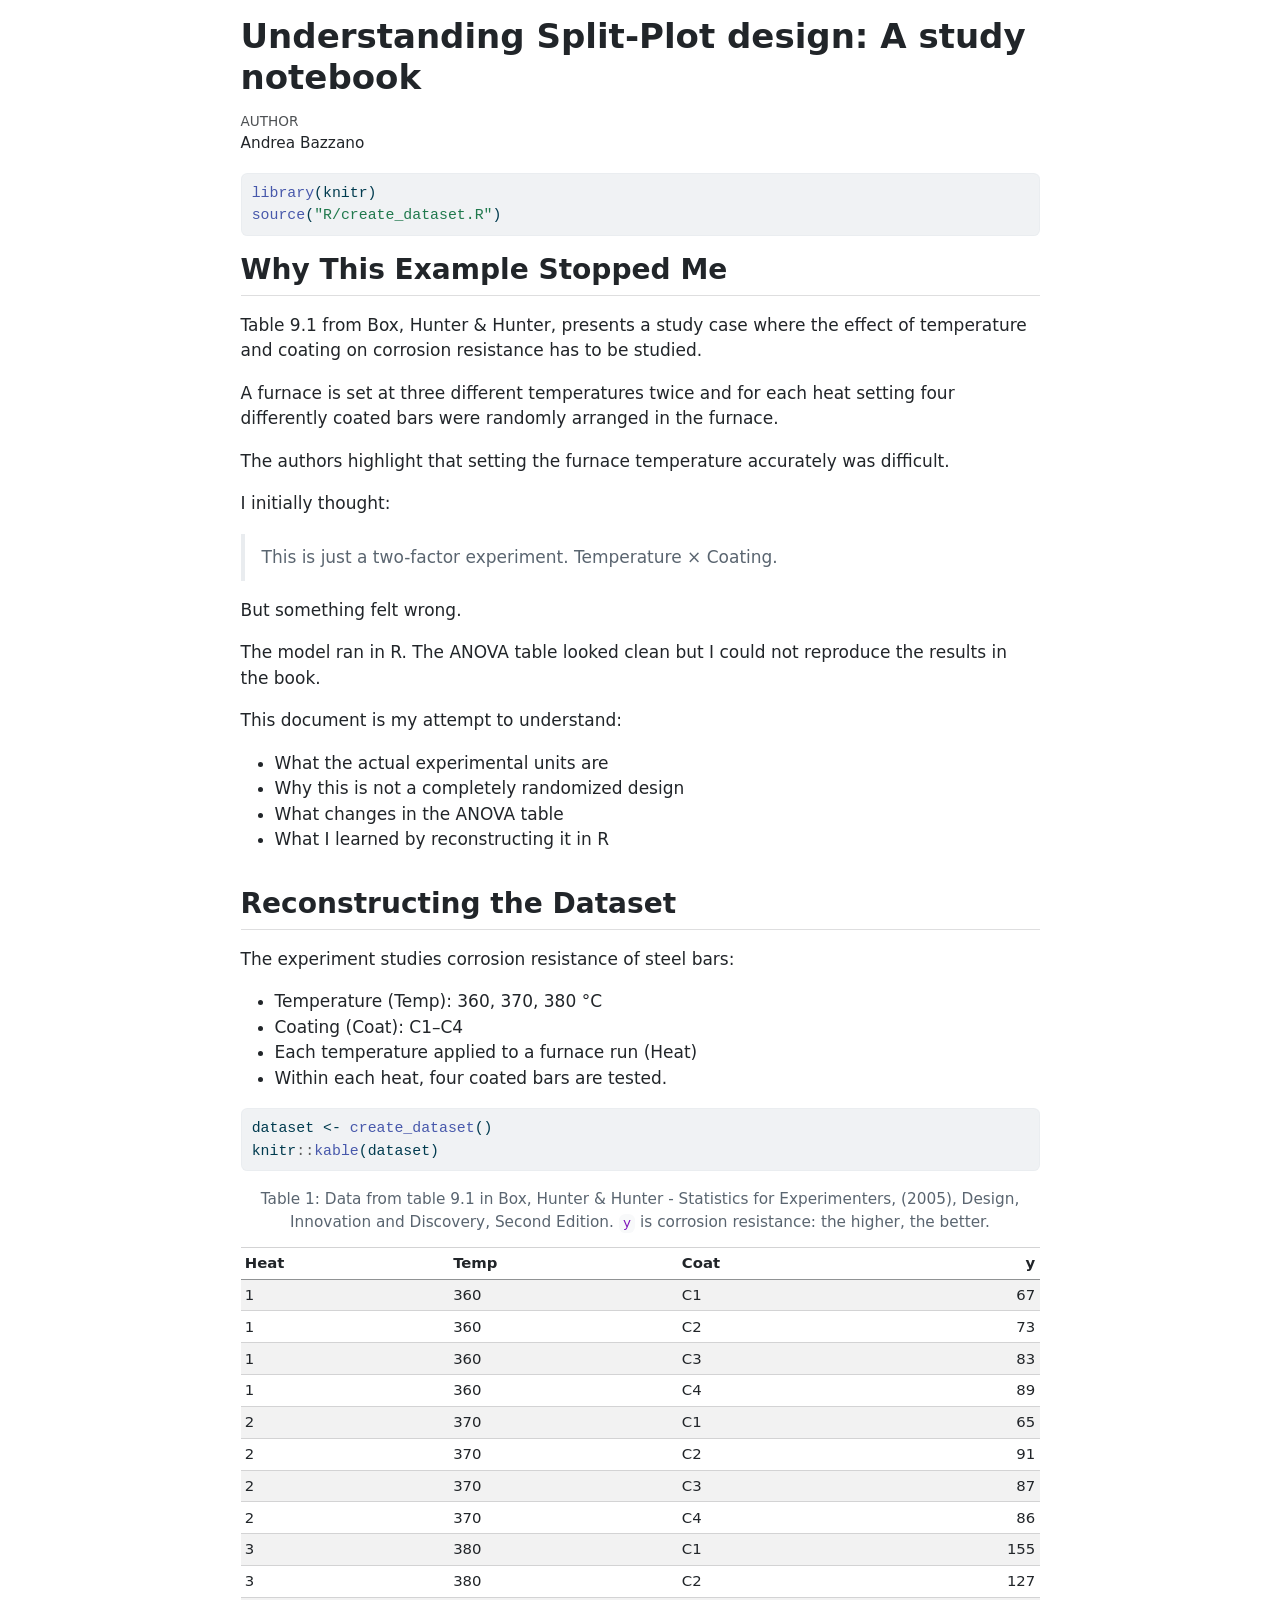
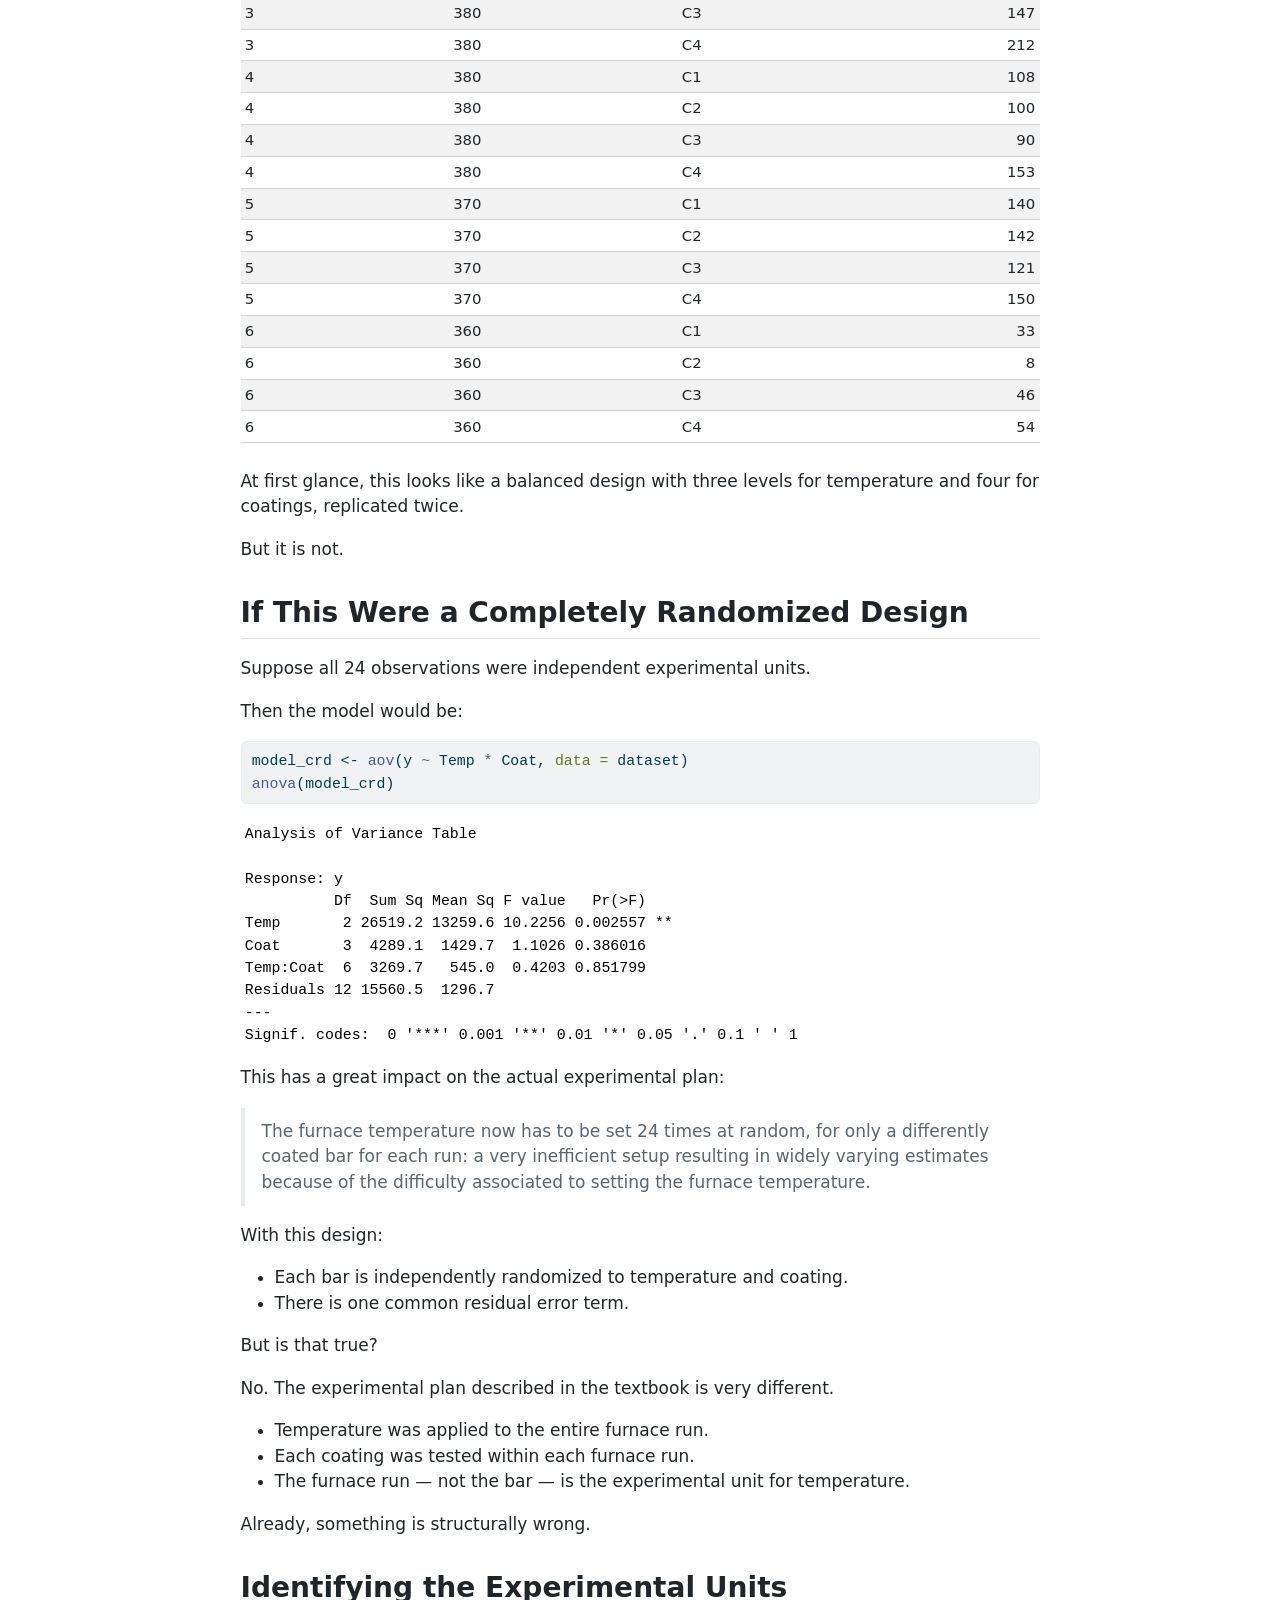
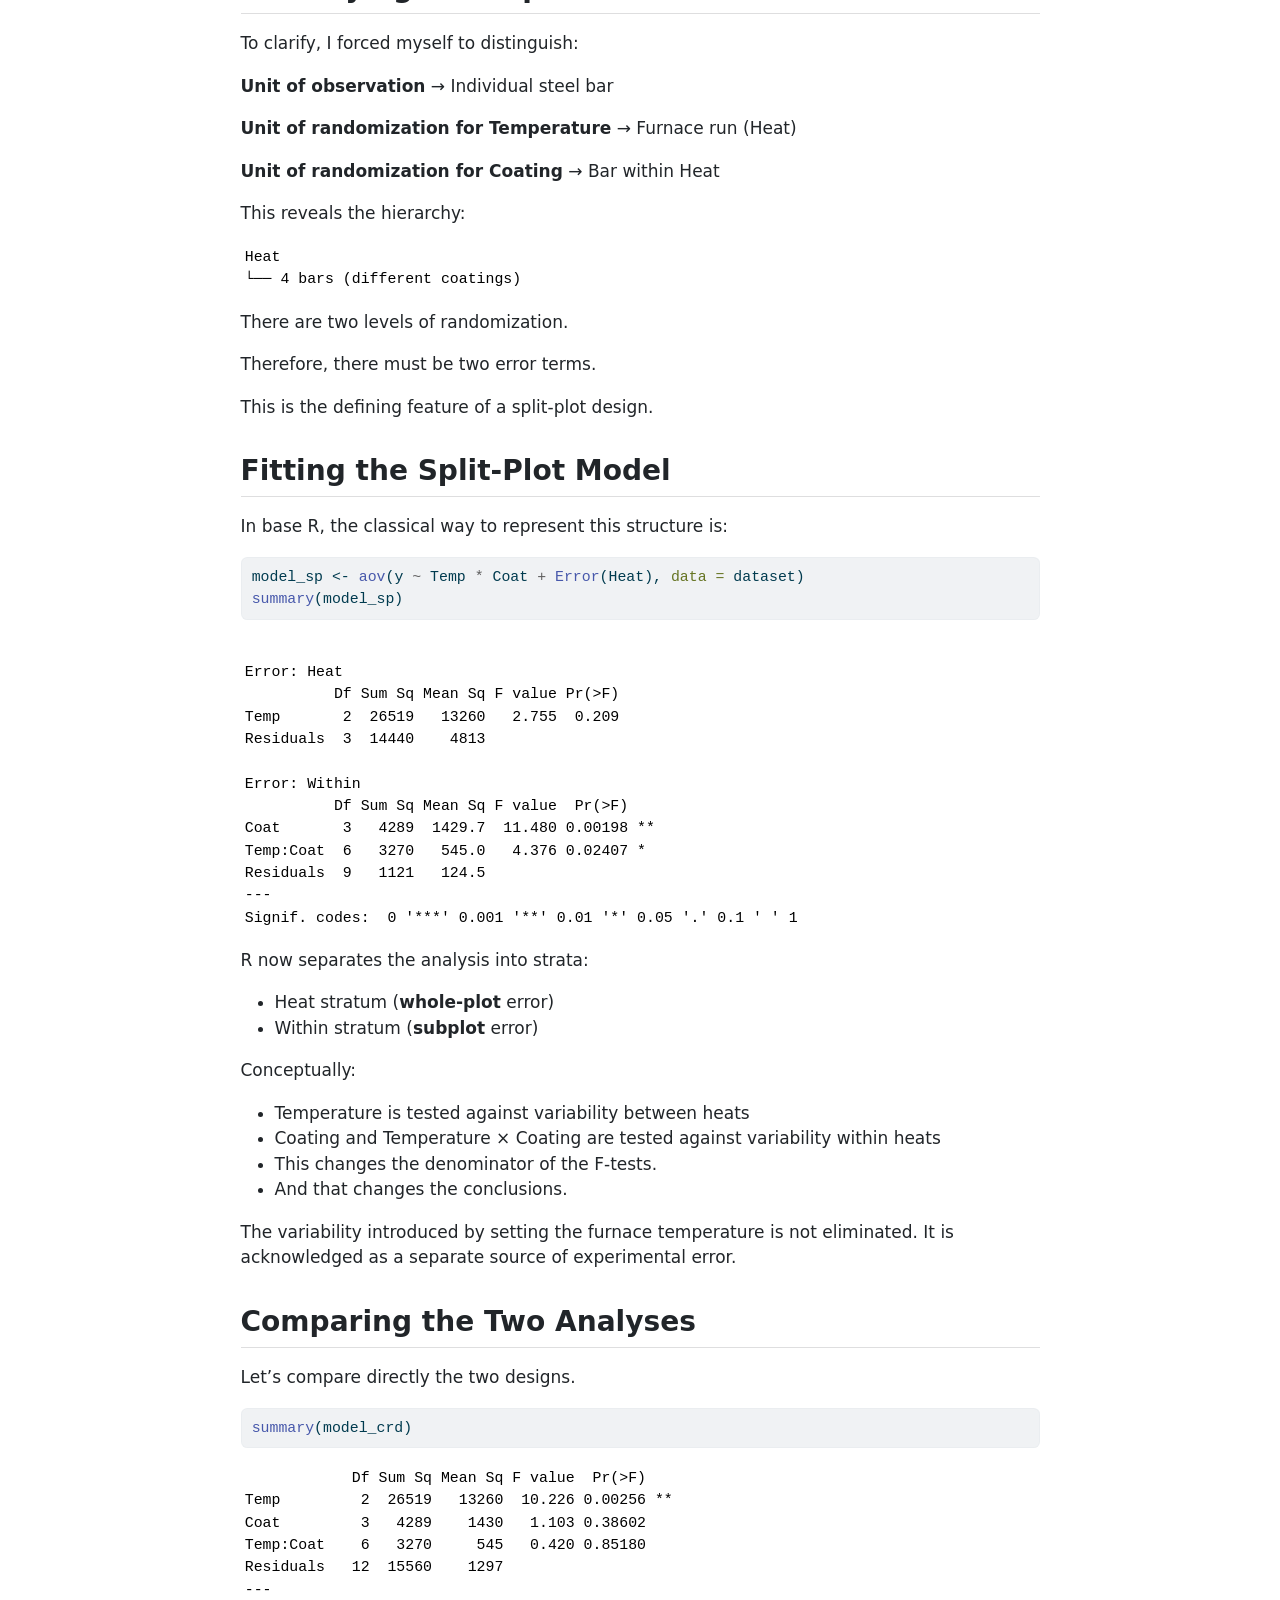
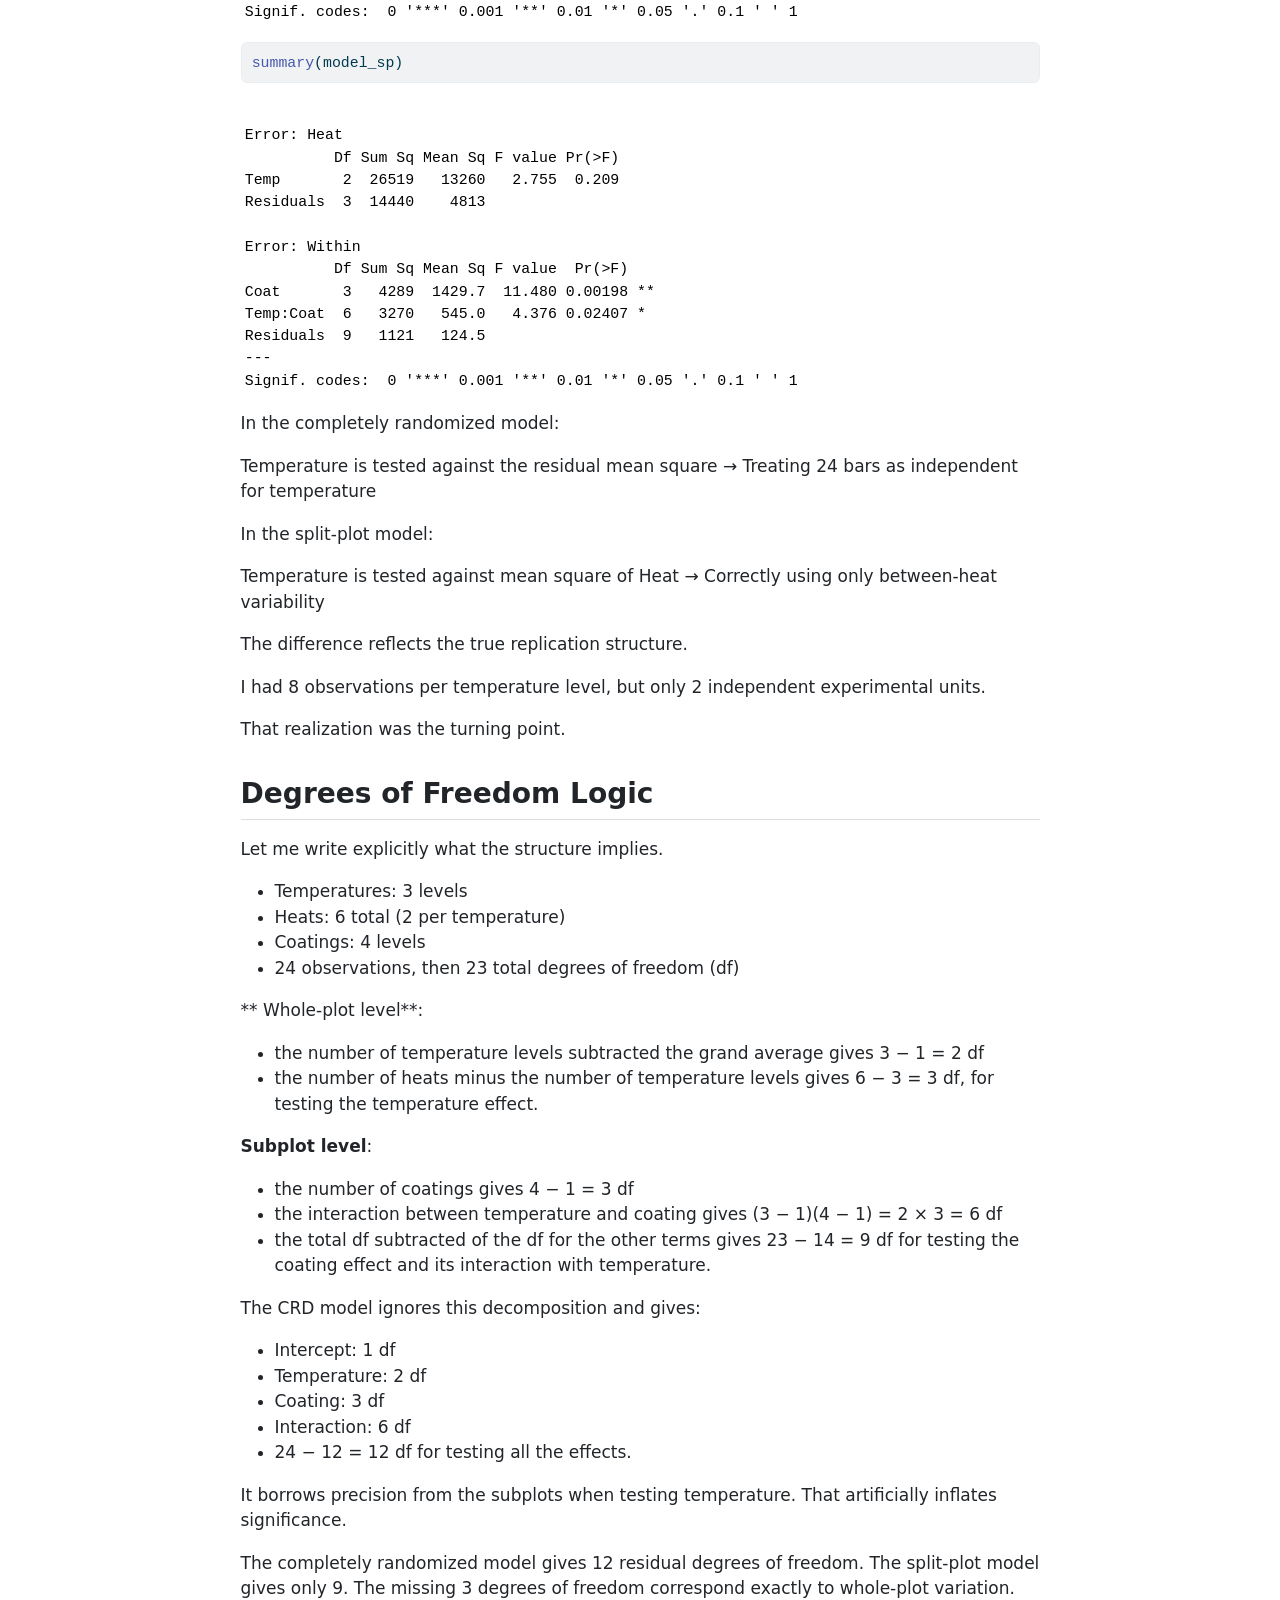
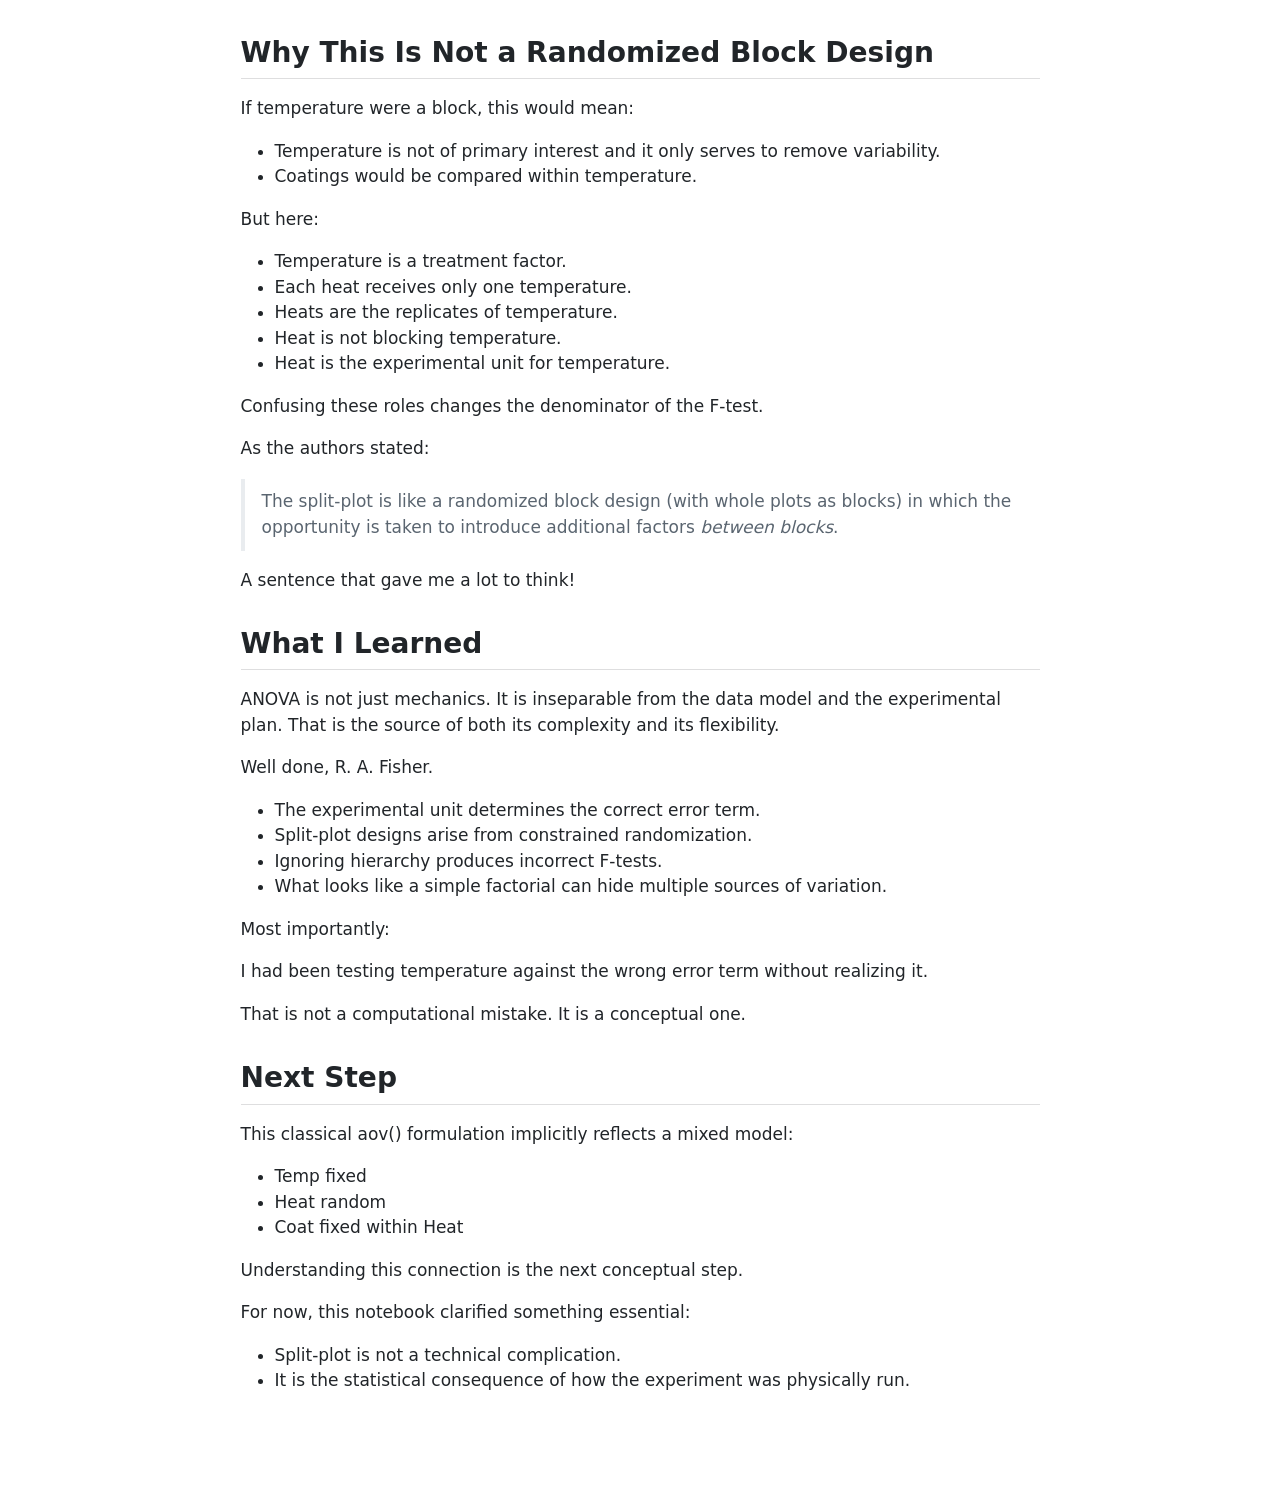
==== index.html @ 1a8d93b0 "Built site for gh-pages" ====
<!DOCTYPE html>
<html xmlns="http://www.w3.org/1999/xhtml" lang="en" xml:lang="en"><head>

<meta charset="utf-8">
<meta name="generator" content="quarto-1.7.32">

<meta name="viewport" content="width=device-width, initial-scale=1.0, user-scalable=yes">

<meta name="author" content="Andrea Bazzano">

<title>Understanding Split-Plot design: A study notebook</title>
<style>
code{white-space: pre-wrap;}
span.smallcaps{font-variant: small-caps;}
div.columns{display: flex; gap: min(4vw, 1.5em);}
div.column{flex: auto; overflow-x: auto;}
div.hanging-indent{margin-left: 1.5em; text-indent: -1.5em;}
ul.task-list{list-style: none;}
ul.task-list li input[type="checkbox"] {
  width: 0.8em;
  margin: 0 0.8em 0.2em -1em; /* quarto-specific, see https://github.com/quarto-dev/quarto-cli/issues/4556 */ 
  vertical-align: middle;
}
/* CSS for syntax highlighting */
html { -webkit-text-size-adjust: 100%; }
pre > code.sourceCode { white-space: pre; position: relative; }
pre > code.sourceCode > span { display: inline-block; line-height: 1.25; }
pre > code.sourceCode > span:empty { height: 1.2em; }
.sourceCode { overflow: visible; }
code.sourceCode > span { color: inherit; text-decoration: inherit; }
div.sourceCode { margin: 1em 0; }
pre.sourceCode { margin: 0; }
@media screen {
div.sourceCode { overflow: auto; }
}
@media print {
pre > code.sourceCode { white-space: pre-wrap; }
pre > code.sourceCode > span { text-indent: -5em; padding-left: 5em; }
}
pre.numberSource code
  { counter-reset: source-line 0; }
pre.numberSource code > span
  { position: relative; left: -4em; counter-increment: source-line; }
pre.numberSource code > span > a:first-child::before
  { content: counter(source-line);
    position: relative; left: -1em; text-align: right; vertical-align: baseline;
    border: none; display: inline-block;
    -webkit-touch-callout: none; -webkit-user-select: none;
    -khtml-user-select: none; -moz-user-select: none;
    -ms-user-select: none; user-select: none;
    padding: 0 4px; width: 4em;
  }
pre.numberSource { margin-left: 3em;  padding-left: 4px; }
div.sourceCode
  {   }
@media screen {
pre > code.sourceCode > span > a:first-child::before { text-decoration: underline; }
}
</style>


<script src="report_files/libs/clipboard/clipboard.min.js"></script>
<script src="report_files/libs/quarto-html/quarto.js" type="module"></script>
<script src="report_files/libs/quarto-html/tabsets/tabsets.js" type="module"></script>
<script src="report_files/libs/quarto-html/popper.min.js"></script>
<script src="report_files/libs/quarto-html/tippy.umd.min.js"></script>
<script src="report_files/libs/quarto-html/anchor.min.js"></script>
<link href="report_files/libs/quarto-html/tippy.css" rel="stylesheet">
<link href="report_files/libs/quarto-html/quarto-syntax-highlighting-37eea08aefeeee20ff55810ff984fec1.css" rel="stylesheet" id="quarto-text-highlighting-styles">
<script src="report_files/libs/bootstrap/bootstrap.min.js"></script>
<link href="report_files/libs/bootstrap/bootstrap-icons.css" rel="stylesheet">
<link href="report_files/libs/bootstrap/bootstrap-2d73af08e50191c404607600e6e0cdff.min.css" rel="stylesheet" append-hash="true" id="quarto-bootstrap" data-mode="light">


</head>

<body class="fullcontent quarto-light">

<div id="quarto-content" class="page-columns page-rows-contents page-layout-article">

<main class="content" id="quarto-document-content">

<header id="title-block-header" class="quarto-title-block default">
<div class="quarto-title">
<h1 class="title">Understanding Split-Plot design: A study notebook</h1>
</div>



<div class="quarto-title-meta">

    <div>
    <div class="quarto-title-meta-heading">Author</div>
    <div class="quarto-title-meta-contents">
             <p>Andrea Bazzano </p>
          </div>
  </div>
    
  
    
  </div>
  


</header>


<div class="cell">
<div class="sourceCode cell-code" id="cb1"><pre class="sourceCode r code-with-copy"><code class="sourceCode r"><span id="cb1-1"><a href="#cb1-1" aria-hidden="true" tabindex="-1"></a><span class="fu">library</span>(knitr)</span>
<span id="cb1-2"><a href="#cb1-2" aria-hidden="true" tabindex="-1"></a><span class="fu">source</span>(<span class="st">"R/create_dataset.R"</span>)</span></code><button title="Copy to Clipboard" class="code-copy-button"><i class="bi"></i></button></pre></div>
</div>
<section id="why-this-example-stopped-me" class="level2">
<h2 class="anchored" data-anchor-id="why-this-example-stopped-me">Why This Example Stopped Me</h2>
<p>Table 9.1 from Box, Hunter &amp; Hunter, presents a study case where the effect of temperature and coating on corrosion resistance has to be studied.</p>
<p>A furnace is set at three different temperatures twice and for each heat setting four differently coated bars were randomly arranged in the furnace.</p>
<p>The authors highlight that setting the furnace temperature accurately was difficult.</p>
<p>I initially thought:</p>
<blockquote class="blockquote">
<p>This is just a two-factor experiment. Temperature × Coating.</p>
</blockquote>
<p>But something felt wrong.</p>
<p>The model ran in R. The ANOVA table looked clean but I could not reproduce the results in the book.</p>
<p>This document is my attempt to understand:</p>
<ul>
<li>What the actual experimental units are</li>
<li>Why this is not a completely randomized design</li>
<li>What changes in the ANOVA table</li>
<li>What I learned by reconstructing it in R</li>
</ul>
</section>
<section id="reconstructing-the-dataset" class="level2">
<h2 class="anchored" data-anchor-id="reconstructing-the-dataset">Reconstructing the Dataset</h2>
<p>The experiment studies corrosion resistance of steel bars:</p>
<ul>
<li>Temperature (Temp): 360, 370, 380 °C</li>
<li>Coating (Coat): C1–C4</li>
<li>Each temperature applied to a furnace run (Heat)</li>
<li>Within each heat, four coated bars are tested.</li>
</ul>
<div class="cell">
<div class="sourceCode cell-code" id="cb2"><pre class="sourceCode r code-with-copy"><code class="sourceCode r"><span id="cb2-1"><a href="#cb2-1" aria-hidden="true" tabindex="-1"></a>dataset <span class="ot">&lt;-</span> <span class="fu">create_dataset</span>()</span>
<span id="cb2-2"><a href="#cb2-2" aria-hidden="true" tabindex="-1"></a>knitr<span class="sc">::</span><span class="fu">kable</span>(dataset)</span></code><button title="Copy to Clipboard" class="code-copy-button"><i class="bi"></i></button></pre></div>
<div id="tbl-dataset" class="cell quarto-float quarto-figure quarto-figure-center anchored">
<figure class="quarto-float quarto-float-tbl figure">
<figcaption class="quarto-float-caption-top quarto-float-caption quarto-float-tbl" id="tbl-dataset-caption-0ceaefa1-69ba-4598-a22c-09a6ac19f8ca">
Table&nbsp;1: Data from table 9.1 in Box, Hunter &amp; Hunter - Statistics for Experimenters, (2005), Design, Innovation and Discovery, Second Edition. <code>y</code> is corrosion resistance: the higher, the better.
</figcaption>
<div aria-describedby="tbl-dataset-caption-0ceaefa1-69ba-4598-a22c-09a6ac19f8ca">
<div class="cell-output-display">
<table class="do-not-create-environment cell caption-top table table-sm table-striped small">
<thead>
<tr class="header">
<th style="text-align: left;">Heat</th>
<th style="text-align: left;">Temp</th>
<th style="text-align: left;">Coat</th>
<th style="text-align: right;">y</th>
</tr>
</thead>
<tbody>
<tr class="odd">
<td style="text-align: left;">1</td>
<td style="text-align: left;">360</td>
<td style="text-align: left;">C1</td>
<td style="text-align: right;">67</td>
</tr>
<tr class="even">
<td style="text-align: left;">1</td>
<td style="text-align: left;">360</td>
<td style="text-align: left;">C2</td>
<td style="text-align: right;">73</td>
</tr>
<tr class="odd">
<td style="text-align: left;">1</td>
<td style="text-align: left;">360</td>
<td style="text-align: left;">C3</td>
<td style="text-align: right;">83</td>
</tr>
<tr class="even">
<td style="text-align: left;">1</td>
<td style="text-align: left;">360</td>
<td style="text-align: left;">C4</td>
<td style="text-align: right;">89</td>
</tr>
<tr class="odd">
<td style="text-align: left;">2</td>
<td style="text-align: left;">370</td>
<td style="text-align: left;">C1</td>
<td style="text-align: right;">65</td>
</tr>
<tr class="even">
<td style="text-align: left;">2</td>
<td style="text-align: left;">370</td>
<td style="text-align: left;">C2</td>
<td style="text-align: right;">91</td>
</tr>
<tr class="odd">
<td style="text-align: left;">2</td>
<td style="text-align: left;">370</td>
<td style="text-align: left;">C3</td>
<td style="text-align: right;">87</td>
</tr>
<tr class="even">
<td style="text-align: left;">2</td>
<td style="text-align: left;">370</td>
<td style="text-align: left;">C4</td>
<td style="text-align: right;">86</td>
</tr>
<tr class="odd">
<td style="text-align: left;">3</td>
<td style="text-align: left;">380</td>
<td style="text-align: left;">C1</td>
<td style="text-align: right;">155</td>
</tr>
<tr class="even">
<td style="text-align: left;">3</td>
<td style="text-align: left;">380</td>
<td style="text-align: left;">C2</td>
<td style="text-align: right;">127</td>
</tr>
<tr class="odd">
<td style="text-align: left;">3</td>
<td style="text-align: left;">380</td>
<td style="text-align: left;">C3</td>
<td style="text-align: right;">147</td>
</tr>
<tr class="even">
<td style="text-align: left;">3</td>
<td style="text-align: left;">380</td>
<td style="text-align: left;">C4</td>
<td style="text-align: right;">212</td>
</tr>
<tr class="odd">
<td style="text-align: left;">4</td>
<td style="text-align: left;">380</td>
<td style="text-align: left;">C1</td>
<td style="text-align: right;">108</td>
</tr>
<tr class="even">
<td style="text-align: left;">4</td>
<td style="text-align: left;">380</td>
<td style="text-align: left;">C2</td>
<td style="text-align: right;">100</td>
</tr>
<tr class="odd">
<td style="text-align: left;">4</td>
<td style="text-align: left;">380</td>
<td style="text-align: left;">C3</td>
<td style="text-align: right;">90</td>
</tr>
<tr class="even">
<td style="text-align: left;">4</td>
<td style="text-align: left;">380</td>
<td style="text-align: left;">C4</td>
<td style="text-align: right;">153</td>
</tr>
<tr class="odd">
<td style="text-align: left;">5</td>
<td style="text-align: left;">370</td>
<td style="text-align: left;">C1</td>
<td style="text-align: right;">140</td>
</tr>
<tr class="even">
<td style="text-align: left;">5</td>
<td style="text-align: left;">370</td>
<td style="text-align: left;">C2</td>
<td style="text-align: right;">142</td>
</tr>
<tr class="odd">
<td style="text-align: left;">5</td>
<td style="text-align: left;">370</td>
<td style="text-align: left;">C3</td>
<td style="text-align: right;">121</td>
</tr>
<tr class="even">
<td style="text-align: left;">5</td>
<td style="text-align: left;">370</td>
<td style="text-align: left;">C4</td>
<td style="text-align: right;">150</td>
</tr>
<tr class="odd">
<td style="text-align: left;">6</td>
<td style="text-align: left;">360</td>
<td style="text-align: left;">C1</td>
<td style="text-align: right;">33</td>
</tr>
<tr class="even">
<td style="text-align: left;">6</td>
<td style="text-align: left;">360</td>
<td style="text-align: left;">C2</td>
<td style="text-align: right;">8</td>
</tr>
<tr class="odd">
<td style="text-align: left;">6</td>
<td style="text-align: left;">360</td>
<td style="text-align: left;">C3</td>
<td style="text-align: right;">46</td>
</tr>
<tr class="even">
<td style="text-align: left;">6</td>
<td style="text-align: left;">360</td>
<td style="text-align: left;">C4</td>
<td style="text-align: right;">54</td>
</tr>
</tbody>
</table>
</div>
</div>
</figure>
</div>
</div>
<p>At first glance, this looks like a balanced design with three levels for temperature and four for coatings, replicated twice.</p>
<p>But it is not.</p>
</section>
<section id="if-this-were-a-completely-randomized-design" class="level2">
<h2 class="anchored" data-anchor-id="if-this-were-a-completely-randomized-design">If This Were a Completely Randomized Design</h2>
<p>Suppose all 24 observations were independent experimental units.</p>
<p>Then the model would be:</p>
<div class="cell">
<div class="sourceCode cell-code" id="cb3"><pre class="sourceCode r code-with-copy"><code class="sourceCode r"><span id="cb3-1"><a href="#cb3-1" aria-hidden="true" tabindex="-1"></a>model_crd <span class="ot">&lt;-</span> <span class="fu">aov</span>(y <span class="sc">~</span> Temp <span class="sc">*</span> Coat, <span class="at">data =</span> dataset)</span>
<span id="cb3-2"><a href="#cb3-2" aria-hidden="true" tabindex="-1"></a><span class="fu">anova</span>(model_crd)</span></code><button title="Copy to Clipboard" class="code-copy-button"><i class="bi"></i></button></pre></div>
<div class="cell-output cell-output-stdout">
<pre><code>Analysis of Variance Table

Response: y
          Df  Sum Sq Mean Sq F value   Pr(&gt;F)   
Temp       2 26519.2 13259.6 10.2256 0.002557 **
Coat       3  4289.1  1429.7  1.1026 0.386016   
Temp:Coat  6  3269.7   545.0  0.4203 0.851799   
Residuals 12 15560.5  1296.7                    
---
Signif. codes:  0 '***' 0.001 '**' 0.01 '*' 0.05 '.' 0.1 ' ' 1</code></pre>
</div>
</div>
<p>This has a great impact on the actual experimental plan:</p>
<blockquote class="blockquote">
<p>The furnace temperature now has to be set 24 times at random, for only a differently coated bar for each run: a very inefficient setup resulting in widely varying estimates because of the difficulty associated to setting the furnace temperature.</p>
</blockquote>
<p>With this design:</p>
<ul>
<li>Each bar is independently randomized to temperature and coating.</li>
<li>There is one common residual error term.</li>
</ul>
<p>But is that true?</p>
<p>No.&nbsp;The experimental plan described in the textbook is very different.</p>
<ul>
<li>Temperature was applied to the entire furnace run.</li>
<li>Each coating was tested within each furnace run.</li>
<li>The furnace run — not the bar — is the experimental unit for temperature.</li>
</ul>
<p>Already, something is structurally wrong.</p>
</section>
<section id="identifying-the-experimental-units" class="level2">
<h2 class="anchored" data-anchor-id="identifying-the-experimental-units">Identifying the Experimental Units</h2>
<p>To clarify, I forced myself to distinguish:</p>
<p><strong>Unit of observation</strong> → Individual steel bar</p>
<p><strong>Unit of randomization for Temperature</strong> → Furnace run (Heat)</p>
<p><strong>Unit of randomization for Coating</strong> → Bar within Heat</p>
<p>This reveals the hierarchy:</p>
<pre><code>Heat
└── 4 bars (different coatings)</code></pre>
<p>There are two levels of randomization.</p>
<p>Therefore, there must be two error terms.</p>
<p>This is the defining feature of a split-plot design.</p>
</section>
<section id="fitting-the-split-plot-model" class="level2">
<h2 class="anchored" data-anchor-id="fitting-the-split-plot-model">Fitting the Split-Plot Model</h2>
<p>In base R, the classical way to represent this structure is:</p>
<div class="cell">
<div class="sourceCode cell-code" id="cb6"><pre class="sourceCode r code-with-copy"><code class="sourceCode r"><span id="cb6-1"><a href="#cb6-1" aria-hidden="true" tabindex="-1"></a>model_sp <span class="ot">&lt;-</span> <span class="fu">aov</span>(y <span class="sc">~</span> Temp <span class="sc">*</span> Coat <span class="sc">+</span> <span class="fu">Error</span>(Heat), <span class="at">data =</span> dataset)</span>
<span id="cb6-2"><a href="#cb6-2" aria-hidden="true" tabindex="-1"></a><span class="fu">summary</span>(model_sp)</span></code><button title="Copy to Clipboard" class="code-copy-button"><i class="bi"></i></button></pre></div>
<div class="cell-output cell-output-stdout">
<pre><code>
Error: Heat
          Df Sum Sq Mean Sq F value Pr(&gt;F)
Temp       2  26519   13260   2.755  0.209
Residuals  3  14440    4813               

Error: Within
          Df Sum Sq Mean Sq F value  Pr(&gt;F)   
Coat       3   4289  1429.7  11.480 0.00198 **
Temp:Coat  6   3270   545.0   4.376 0.02407 * 
Residuals  9   1121   124.5                   
---
Signif. codes:  0 '***' 0.001 '**' 0.01 '*' 0.05 '.' 0.1 ' ' 1</code></pre>
</div>
</div>
<p>R now separates the analysis into strata:</p>
<ul>
<li>Heat stratum (<strong>whole-plot</strong> error)</li>
<li>Within stratum (<strong>subplot</strong> error)</li>
</ul>
<p>Conceptually:</p>
<ul>
<li>Temperature is tested against variability between heats</li>
<li>Coating and Temperature × Coating are tested against variability within heats</li>
<li>This changes the denominator of the F-tests.</li>
<li>And that changes the conclusions.</li>
</ul>
<p>The variability introduced by setting the furnace temperature is not eliminated. It is acknowledged as a separate source of experimental error.</p>
</section>
<section id="comparing-the-two-analyses" class="level2">
<h2 class="anchored" data-anchor-id="comparing-the-two-analyses">Comparing the Two Analyses</h2>
<p>Let’s compare directly the two designs.</p>
<div class="cell">
<div class="sourceCode cell-code" id="cb8"><pre class="sourceCode r code-with-copy"><code class="sourceCode r"><span id="cb8-1"><a href="#cb8-1" aria-hidden="true" tabindex="-1"></a><span class="fu">summary</span>(model_crd)</span></code><button title="Copy to Clipboard" class="code-copy-button"><i class="bi"></i></button></pre></div>
<div class="cell-output cell-output-stdout">
<pre><code>            Df Sum Sq Mean Sq F value  Pr(&gt;F)   
Temp         2  26519   13260  10.226 0.00256 **
Coat         3   4289    1430   1.103 0.38602   
Temp:Coat    6   3270     545   0.420 0.85180   
Residuals   12  15560    1297                   
---
Signif. codes:  0 '***' 0.001 '**' 0.01 '*' 0.05 '.' 0.1 ' ' 1</code></pre>
</div>
<div class="sourceCode cell-code" id="cb10"><pre class="sourceCode r code-with-copy"><code class="sourceCode r"><span id="cb10-1"><a href="#cb10-1" aria-hidden="true" tabindex="-1"></a><span class="fu">summary</span>(model_sp)</span></code><button title="Copy to Clipboard" class="code-copy-button"><i class="bi"></i></button></pre></div>
<div class="cell-output cell-output-stdout">
<pre><code>
Error: Heat
          Df Sum Sq Mean Sq F value Pr(&gt;F)
Temp       2  26519   13260   2.755  0.209
Residuals  3  14440    4813               

Error: Within
          Df Sum Sq Mean Sq F value  Pr(&gt;F)   
Coat       3   4289  1429.7  11.480 0.00198 **
Temp:Coat  6   3270   545.0   4.376 0.02407 * 
Residuals  9   1121   124.5                   
---
Signif. codes:  0 '***' 0.001 '**' 0.01 '*' 0.05 '.' 0.1 ' ' 1</code></pre>
</div>
</div>
<p>In the completely randomized model:</p>
<p>Temperature is tested against the residual mean square → Treating 24 bars as independent for temperature</p>
<p>In the split-plot model:</p>
<p>Temperature is tested against mean square of Heat → Correctly using only between-heat variability</p>
<p>The difference reflects the true replication structure.</p>
<p>I had 8 observations per temperature level, but only 2 independent experimental units.</p>
<p>That realization was the turning point.</p>
</section>
<section id="degrees-of-freedom-logic" class="level2">
<h2 class="anchored" data-anchor-id="degrees-of-freedom-logic">Degrees of Freedom Logic</h2>
<p>Let me write explicitly what the structure implies.</p>
<ul>
<li>Temperatures: 3 levels</li>
<li>Heats: 6 total (2 per temperature)</li>
<li>Coatings: 4 levels</li>
<li>24 observations, then 23 total degrees of freedom (df)</li>
</ul>
<p>** Whole-plot level**:</p>
<ul>
<li>the number of temperature levels subtracted the grand average gives 3 − 1 = 2 df</li>
<li>the number of heats minus the number of temperature levels gives 6 − 3 = 3 df, for testing the temperature effect.</li>
</ul>
<p><strong>Subplot level</strong>:</p>
<ul>
<li>the number of coatings gives 4 − 1 = 3 df</li>
<li>the interaction between temperature and coating gives (3 − 1)(4 − 1) = 2 × 3 = 6 df</li>
<li>the total df subtracted of the df for the other terms gives 23 − 14 = 9 df for testing the coating effect and its interaction with temperature.</li>
</ul>
<p>The CRD model ignores this decomposition and gives:</p>
<ul>
<li>Intercept: 1 df</li>
<li>Temperature: 2 df</li>
<li>Coating: 3 df</li>
<li>Interaction: 6 df</li>
<li>24 − 12 = 12 df for testing all the effects.</li>
</ul>
<p>It borrows precision from the subplots when testing temperature. That artificially inflates significance.</p>
<p>The completely randomized model gives 12 residual degrees of freedom. The split-plot model gives only 9. The missing 3 degrees of freedom correspond exactly to whole-plot variation.</p>
</section>
<section id="why-this-is-not-a-randomized-block-design" class="level2">
<h2 class="anchored" data-anchor-id="why-this-is-not-a-randomized-block-design">Why This Is Not a Randomized Block Design</h2>
<p>If temperature were a block, this would mean:</p>
<ul>
<li>Temperature is not of primary interest and it only serves to remove variability.</li>
<li>Coatings would be compared within temperature.</li>
</ul>
<p>But here:</p>
<ul>
<li>Temperature is a treatment factor.</li>
<li>Each heat receives only one temperature.</li>
<li>Heats are the replicates of temperature.</li>
<li>Heat is not blocking temperature.</li>
<li>Heat is the experimental unit for temperature.</li>
</ul>
<p>Confusing these roles changes the denominator of the F-test.</p>
<p>As the authors stated:</p>
<blockquote class="blockquote">
<p>The split-plot is like a randomized block design (with whole plots as blocks) in which the opportunity is taken to introduce additional factors <em>between blocks</em>.</p>
</blockquote>
<p>A sentence that gave me a lot to think!</p>
</section>
<section id="what-i-learned" class="level2">
<h2 class="anchored" data-anchor-id="what-i-learned">What I Learned</h2>
<p>ANOVA is not just mechanics. It is inseparable from the data model and the experimental plan. That is the source of both its complexity and its flexibility.</p>
<p>Well done, R. A. Fisher.</p>
<ul>
<li>The experimental unit determines the correct error term.</li>
<li>Split-plot designs arise from constrained randomization.</li>
<li>Ignoring hierarchy produces incorrect F-tests.</li>
<li>What looks like a simple factorial can hide multiple sources of variation.</li>
</ul>
<p>Most importantly:</p>
<p>I had been testing temperature against the wrong error term without realizing it.</p>
<p>That is not a computational mistake. It is a conceptual one.</p>
</section>
<section id="next-step" class="level2">
<h2 class="anchored" data-anchor-id="next-step">Next Step</h2>
<p>This classical aov() formulation implicitly reflects a mixed model:</p>
<ul>
<li>Temp fixed</li>
<li>Heat random</li>
<li>Coat fixed within Heat</li>
</ul>
<p>Understanding this connection is the next conceptual step.</p>
<p>For now, this notebook clarified something essential:</p>
<ul>
<li>Split-plot is not a technical complication.</li>
<li>It is the statistical consequence of how the experiment was physically run.</li>
</ul>
</section>

</main>
<!-- /main column -->
<script id="quarto-html-after-body" type="application/javascript">
  window.document.addEventListener("DOMContentLoaded", function (event) {
    const icon = "";
    const anchorJS = new window.AnchorJS();
    anchorJS.options = {
      placement: 'right',
      icon: icon
    };
    anchorJS.add('.anchored');
    const isCodeAnnotation = (el) => {
      for (const clz of el.classList) {
        if (clz.startsWith('code-annotation-')) {                     
          return true;
        }
      }
      return false;
    }
    const onCopySuccess = function(e) {
      // button target
      const button = e.trigger;
      // don't keep focus
      button.blur();
      // flash "checked"
      button.classList.add('code-copy-button-checked');
      var currentTitle = button.getAttribute("title");
      button.setAttribute("title", "Copied!");
      let tooltip;
      if (window.bootstrap) {
        button.setAttribute("data-bs-toggle", "tooltip");
        button.setAttribute("data-bs-placement", "left");
        button.setAttribute("data-bs-title", "Copied!");
        tooltip = new bootstrap.Tooltip(button, 
          { trigger: "manual", 
            customClass: "code-copy-button-tooltip",
            offset: [0, -8]});
        tooltip.show();    
      }
      setTimeout(function() {
        if (tooltip) {
          tooltip.hide();
          button.removeAttribute("data-bs-title");
          button.removeAttribute("data-bs-toggle");
          button.removeAttribute("data-bs-placement");
        }
        button.setAttribute("title", currentTitle);
        button.classList.remove('code-copy-button-checked');
      }, 1000);
      // clear code selection
      e.clearSelection();
    }
    const getTextToCopy = function(trigger) {
        const codeEl = trigger.previousElementSibling.cloneNode(true);
        for (const childEl of codeEl.children) {
          if (isCodeAnnotation(childEl)) {
            childEl.remove();
          }
        }
        return codeEl.innerText;
    }
    const clipboard = new window.ClipboardJS('.code-copy-button:not([data-in-quarto-modal])', {
      text: getTextToCopy
    });
    clipboard.on('success', onCopySuccess);
    if (window.document.getElementById('quarto-embedded-source-code-modal')) {
      const clipboardModal = new window.ClipboardJS('.code-copy-button[data-in-quarto-modal]', {
        text: getTextToCopy,
        container: window.document.getElementById('quarto-embedded-source-code-modal')
      });
      clipboardModal.on('success', onCopySuccess);
    }
      var localhostRegex = new RegExp(/^(?:http|https):\/\/localhost\:?[0-9]*\//);
      var mailtoRegex = new RegExp(/^mailto:/);
        var filterRegex = new RegExp('/' + window.location.host + '/');
      var isInternal = (href) => {
          return filterRegex.test(href) || localhostRegex.test(href) || mailtoRegex.test(href);
      }
      // Inspect non-navigation links and adorn them if external
     var links = window.document.querySelectorAll('a[href]:not(.nav-link):not(.navbar-brand):not(.toc-action):not(.sidebar-link):not(.sidebar-item-toggle):not(.pagination-link):not(.no-external):not([aria-hidden]):not(.dropdown-item):not(.quarto-navigation-tool):not(.about-link)');
      for (var i=0; i<links.length; i++) {
        const link = links[i];
        if (!isInternal(link.href)) {
          // undo the damage that might have been done by quarto-nav.js in the case of
          // links that we want to consider external
          if (link.dataset.originalHref !== undefined) {
            link.href = link.dataset.originalHref;
          }
        }
      }
    function tippyHover(el, contentFn, onTriggerFn, onUntriggerFn) {
      const config = {
        allowHTML: true,
        maxWidth: 500,
        delay: 100,
        arrow: false,
        appendTo: function(el) {
            return el.parentElement;
        },
        interactive: true,
        interactiveBorder: 10,
        theme: 'quarto',
        placement: 'bottom-start',
      };
      if (contentFn) {
        config.content = contentFn;
      }
      if (onTriggerFn) {
        config.onTrigger = onTriggerFn;
      }
      if (onUntriggerFn) {
        config.onUntrigger = onUntriggerFn;
      }
      window.tippy(el, config); 
    }
    const noterefs = window.document.querySelectorAll('a[role="doc-noteref"]');
    for (var i=0; i<noterefs.length; i++) {
      const ref = noterefs[i];
      tippyHover(ref, function() {
        // use id or data attribute instead here
        let href = ref.getAttribute('data-footnote-href') || ref.getAttribute('href');
        try { href = new URL(href).hash; } catch {}
        const id = href.replace(/^#\/?/, "");
        const note = window.document.getElementById(id);
        if (note) {
          return note.innerHTML;
        } else {
          return "";
        }
      });
    }
    const xrefs = window.document.querySelectorAll('a.quarto-xref');
    const processXRef = (id, note) => {
      // Strip column container classes
      const stripColumnClz = (el) => {
        el.classList.remove("page-full", "page-columns");
        if (el.children) {
          for (const child of el.children) {
            stripColumnClz(child);
          }
        }
      }
      stripColumnClz(note)
      if (id === null || id.startsWith('sec-')) {
        // Special case sections, only their first couple elements
        const container = document.createElement("div");
        if (note.children && note.children.length > 2) {
          container.appendChild(note.children[0].cloneNode(true));
          for (let i = 1; i < note.children.length; i++) {
            const child = note.children[i];
            if (child.tagName === "P" && child.innerText === "") {
              continue;
            } else {
              container.appendChild(child.cloneNode(true));
              break;
            }
          }
          if (window.Quarto?.typesetMath) {
            window.Quarto.typesetMath(container);
          }
          return container.innerHTML
        } else {
          if (window.Quarto?.typesetMath) {
            window.Quarto.typesetMath(note);
          }
          return note.innerHTML;
        }
      } else {
        // Remove any anchor links if they are present
        const anchorLink = note.querySelector('a.anchorjs-link');
        if (anchorLink) {
          anchorLink.remove();
        }
        if (window.Quarto?.typesetMath) {
          window.Quarto.typesetMath(note);
        }
        if (note.classList.contains("callout")) {
          return note.outerHTML;
        } else {
          return note.innerHTML;
        }
      }
    }
    for (var i=0; i<xrefs.length; i++) {
      const xref = xrefs[i];
      tippyHover(xref, undefined, function(instance) {
        instance.disable();
        let url = xref.getAttribute('href');
        let hash = undefined; 
        if (url.startsWith('#')) {
          hash = url;
        } else {
          try { hash = new URL(url).hash; } catch {}
        }
        if (hash) {
          const id = hash.replace(/^#\/?/, "");
          const note = window.document.getElementById(id);
          if (note !== null) {
            try {
              const html = processXRef(id, note.cloneNode(true));
              instance.setContent(html);
            } finally {
              instance.enable();
              instance.show();
            }
          } else {
            // See if we can fetch this
            fetch(url.split('#')[0])
            .then(res => res.text())
            .then(html => {
              const parser = new DOMParser();
              const htmlDoc = parser.parseFromString(html, "text/html");
              const note = htmlDoc.getElementById(id);
              if (note !== null) {
                const html = processXRef(id, note);
                instance.setContent(html);
              } 
            }).finally(() => {
              instance.enable();
              instance.show();
            });
          }
        } else {
          // See if we can fetch a full url (with no hash to target)
          // This is a special case and we should probably do some content thinning / targeting
          fetch(url)
          .then(res => res.text())
          .then(html => {
            const parser = new DOMParser();
            const htmlDoc = parser.parseFromString(html, "text/html");
            const note = htmlDoc.querySelector('main.content');
            if (note !== null) {
              // This should only happen for chapter cross references
              // (since there is no id in the URL)
              // remove the first header
              if (note.children.length > 0 && note.children[0].tagName === "HEADER") {
                note.children[0].remove();
              }
              const html = processXRef(null, note);
              instance.setContent(html);
            } 
          }).finally(() => {
            instance.enable();
            instance.show();
          });
        }
      }, function(instance) {
      });
    }
        let selectedAnnoteEl;
        const selectorForAnnotation = ( cell, annotation) => {
          let cellAttr = 'data-code-cell="' + cell + '"';
          let lineAttr = 'data-code-annotation="' +  annotation + '"';
          const selector = 'span[' + cellAttr + '][' + lineAttr + ']';
          return selector;
        }
        const selectCodeLines = (annoteEl) => {
          const doc = window.document;
          const targetCell = annoteEl.getAttribute("data-target-cell");
          const targetAnnotation = annoteEl.getAttribute("data-target-annotation");
          const annoteSpan = window.document.querySelector(selectorForAnnotation(targetCell, targetAnnotation));
          const lines = annoteSpan.getAttribute("data-code-lines").split(",");
          const lineIds = lines.map((line) => {
            return targetCell + "-" + line;
          })
          let top = null;
          let height = null;
          let parent = null;
          if (lineIds.length > 0) {
              //compute the position of the single el (top and bottom and make a div)
              const el = window.document.getElementById(lineIds[0]);
              top = el.offsetTop;
              height = el.offsetHeight;
              parent = el.parentElement.parentElement;
            if (lineIds.length > 1) {
              const lastEl = window.document.getElementById(lineIds[lineIds.length - 1]);
              const bottom = lastEl.offsetTop + lastEl.offsetHeight;
              height = bottom - top;
            }
            if (top !== null && height !== null && parent !== null) {
              // cook up a div (if necessary) and position it 
              let div = window.document.getElementById("code-annotation-line-highlight");
              if (div === null) {
                div = window.document.createElement("div");
                div.setAttribute("id", "code-annotation-line-highlight");
                div.style.position = 'absolute';
                parent.appendChild(div);
              }
              div.style.top = top - 2 + "px";
              div.style.height = height + 4 + "px";
              div.style.left = 0;
              let gutterDiv = window.document.getElementById("code-annotation-line-highlight-gutter");
              if (gutterDiv === null) {
                gutterDiv = window.document.createElement("div");
                gutterDiv.setAttribute("id", "code-annotation-line-highlight-gutter");
                gutterDiv.style.position = 'absolute';
                const codeCell = window.document.getElementById(targetCell);
                const gutter = codeCell.querySelector('.code-annotation-gutter');
                gutter.appendChild(gutterDiv);
              }
              gutterDiv.style.top = top - 2 + "px";
              gutterDiv.style.height = height + 4 + "px";
            }
            selectedAnnoteEl = annoteEl;
          }
        };
        const unselectCodeLines = () => {
          const elementsIds = ["code-annotation-line-highlight", "code-annotation-line-highlight-gutter"];
          elementsIds.forEach((elId) => {
            const div = window.document.getElementById(elId);
            if (div) {
              div.remove();
            }
          });
          selectedAnnoteEl = undefined;
        };
          // Handle positioning of the toggle
      window.addEventListener(
        "resize",
        throttle(() => {
          elRect = undefined;
          if (selectedAnnoteEl) {
            selectCodeLines(selectedAnnoteEl);
          }
        }, 10)
      );
      function throttle(fn, ms) {
      let throttle = false;
      let timer;
        return (...args) => {
          if(!throttle) { // first call gets through
              fn.apply(this, args);
              throttle = true;
          } else { // all the others get throttled
              if(timer) clearTimeout(timer); // cancel #2
              timer = setTimeout(() => {
                fn.apply(this, args);
                timer = throttle = false;
              }, ms);
          }
        };
      }
        // Attach click handler to the DT
        const annoteDls = window.document.querySelectorAll('dt[data-target-cell]');
        for (const annoteDlNode of annoteDls) {
          annoteDlNode.addEventListener('click', (event) => {
            const clickedEl = event.target;
            if (clickedEl !== selectedAnnoteEl) {
              unselectCodeLines();
              const activeEl = window.document.querySelector('dt[data-target-cell].code-annotation-active');
              if (activeEl) {
                activeEl.classList.remove('code-annotation-active');
              }
              selectCodeLines(clickedEl);
              clickedEl.classList.add('code-annotation-active');
            } else {
              // Unselect the line
              unselectCodeLines();
              clickedEl.classList.remove('code-annotation-active');
            }
          });
        }
    const findCites = (el) => {
      const parentEl = el.parentElement;
      if (parentEl) {
        const cites = parentEl.dataset.cites;
        if (cites) {
          return {
            el,
            cites: cites.split(' ')
          };
        } else {
          return findCites(el.parentElement)
        }
      } else {
        return undefined;
      }
    };
    var bibliorefs = window.document.querySelectorAll('a[role="doc-biblioref"]');
    for (var i=0; i<bibliorefs.length; i++) {
      const ref = bibliorefs[i];
      const citeInfo = findCites(ref);
      if (citeInfo) {
        tippyHover(citeInfo.el, function() {
          var popup = window.document.createElement('div');
          citeInfo.cites.forEach(function(cite) {
            var citeDiv = window.document.createElement('div');
            citeDiv.classList.add('hanging-indent');
            citeDiv.classList.add('csl-entry');
            var biblioDiv = window.document.getElementById('ref-' + cite);
            if (biblioDiv) {
              citeDiv.innerHTML = biblioDiv.innerHTML;
            }
            popup.appendChild(citeDiv);
          });
          return popup.innerHTML;
        });
      }
    }
  });
  </script>
</div> <!-- /content -->




</body></html>
---- report_files/libs/quarto-html/tippy.css ----
.tippy-box[data-animation=fade][data-state=hidden]{opacity:0}[data-tippy-root]{max-width:calc(100vw - 10px)}.tippy-box{position:relative;background-color:#333;color:#fff;border-radius:4px;font-size:14px;line-height:1.4;white-space:normal;outline:0;transition-property:transform,visibility,opacity}.tippy-box[data-placement^=top]>.tippy-arrow{bottom:0}.tippy-box[data-placement^=top]>.tippy-arrow:before{bottom:-7px;left:0;border-width:8px 8px 0;border-top-color:initial;transform-origin:center top}.tippy-box[data-placement^=bottom]>.tippy-arrow{top:0}.tippy-box[data-placement^=bottom]>.tippy-arrow:before{top:-7px;left:0;border-width:0 8px 8px;border-bottom-color:initial;transform-origin:center bottom}.tippy-box[data-placement^=left]>.tippy-arrow{right:0}.tippy-box[data-placement^=left]>.tippy-arrow:before{border-width:8px 0 8px 8px;border-left-color:initial;right:-7px;transform-origin:center left}.tippy-box[data-placement^=right]>.tippy-arrow{left:0}.tippy-box[data-placement^=right]>.tippy-arrow:before{left:-7px;border-width:8px 8px 8px 0;border-right-color:initial;transform-origin:center right}.tippy-box[data-inertia][data-state=visible]{transition-timing-function:cubic-bezier(.54,1.5,.38,1.11)}.tippy-arrow{width:16px;height:16px;color:#333}.tippy-arrow:before{content:"";position:absolute;border-color:transparent;border-style:solid}.tippy-content{position:relative;padding:5px 9px;z-index:1}
---- report_files/libs/quarto-html/quarto-syntax-highlighting-37eea08aefeeee20ff55810ff984fec1.css ----
/* quarto syntax highlight colors */
:root {
  --quarto-hl-ot-color: #003B4F;
  --quarto-hl-at-color: #657422;
  --quarto-hl-ss-color: #20794D;
  --quarto-hl-an-color: #5E5E5E;
  --quarto-hl-fu-color: #4758AB;
  --quarto-hl-st-color: #20794D;
  --quarto-hl-cf-color: #003B4F;
  --quarto-hl-op-color: #5E5E5E;
  --quarto-hl-er-color: #AD0000;
  --quarto-hl-bn-color: #AD0000;
  --quarto-hl-al-color: #AD0000;
  --quarto-hl-va-color: #111111;
  --quarto-hl-bu-color: inherit;
  --quarto-hl-ex-color: inherit;
  --quarto-hl-pp-color: #AD0000;
  --quarto-hl-in-color: #5E5E5E;
  --quarto-hl-vs-color: #20794D;
  --quarto-hl-wa-color: #5E5E5E;
  --quarto-hl-do-color: #5E5E5E;
  --quarto-hl-im-color: #00769E;
  --quarto-hl-ch-color: #20794D;
  --quarto-hl-dt-color: #AD0000;
  --quarto-hl-fl-color: #AD0000;
  --quarto-hl-co-color: #5E5E5E;
  --quarto-hl-cv-color: #5E5E5E;
  --quarto-hl-cn-color: #8f5902;
  --quarto-hl-sc-color: #5E5E5E;
  --quarto-hl-dv-color: #AD0000;
  --quarto-hl-kw-color: #003B4F;
}

/* other quarto variables */
:root {
  --quarto-font-monospace: SFMono-Regular, Menlo, Monaco, Consolas, "Liberation Mono", "Courier New", monospace;
}

/* syntax highlight based on Pandoc's rules */
pre > code.sourceCode > span {
  color: #003B4F;
}

code.sourceCode > span {
  color: #003B4F;
}

div.sourceCode,
div.sourceCode pre.sourceCode {
  color: #003B4F;
}

/* Normal */
code span {
  color: #003B4F;
}

/* Alert */
code span.al {
  color: #AD0000;
  font-style: inherit;
}

/* Annotation */
code span.an {
  color: #5E5E5E;
  font-style: inherit;
}

/* Attribute */
code span.at {
  color: #657422;
  font-style: inherit;
}

/* BaseN */
code span.bn {
  color: #AD0000;
  font-style: inherit;
}

/* BuiltIn */
code span.bu {
  font-style: inherit;
}

/* ControlFlow */
code span.cf {
  color: #003B4F;
  font-weight: bold;
  font-style: inherit;
}

/* Char */
code span.ch {
  color: #20794D;
  font-style: inherit;
}

/* Constant */
code span.cn {
  color: #8f5902;
  font-style: inherit;
}

/* Comment */
code span.co {
  color: #5E5E5E;
  font-style: inherit;
}

/* CommentVar */
code span.cv {
  color: #5E5E5E;
  font-style: italic;
}

/* Documentation */
code span.do {
  color: #5E5E5E;
  font-style: italic;
}

/* DataType */
code span.dt {
  color: #AD0000;
  font-style: inherit;
}

/* DecVal */
code span.dv {
  color: #AD0000;
  font-style: inherit;
}

/* Error */
code span.er {
  color: #AD0000;
  font-style: inherit;
}

/* Extension */
code span.ex {
  font-style: inherit;
}

/* Float */
code span.fl {
  color: #AD0000;
  font-style: inherit;
}

/* Function */
code span.fu {
  color: #4758AB;
  font-style: inherit;
}

/* Import */
code span.im {
  color: #00769E;
  font-style: inherit;
}

/* Information */
code span.in {
  color: #5E5E5E;
  font-style: inherit;
}

/* Keyword */
code span.kw {
  color: #003B4F;
  font-weight: bold;
  font-style: inherit;
}

/* Operator */
code span.op {
  color: #5E5E5E;
  font-style: inherit;
}

/* Other */
code span.ot {
  color: #003B4F;
  font-style: inherit;
}

/* Preprocessor */
code span.pp {
  color: #AD0000;
  font-style: inherit;
}

/* SpecialChar */
code span.sc {
  color: #5E5E5E;
  font-style: inherit;
}

/* SpecialString */
code span.ss {
  color: #20794D;
  font-style: inherit;
}

/* String */
code span.st {
  color: #20794D;
  font-style: inherit;
}

/* Variable */
code span.va {
  color: #111111;
  font-style: inherit;
}

/* VerbatimString */
code span.vs {
  color: #20794D;
  font-style: inherit;
}

/* Warning */
code span.wa {
  color: #5E5E5E;
  font-style: italic;
}

.prevent-inlining {
  content: "</";
}

/*# sourceMappingURL=27d3d809615f7771493d095567f04340.css.map */
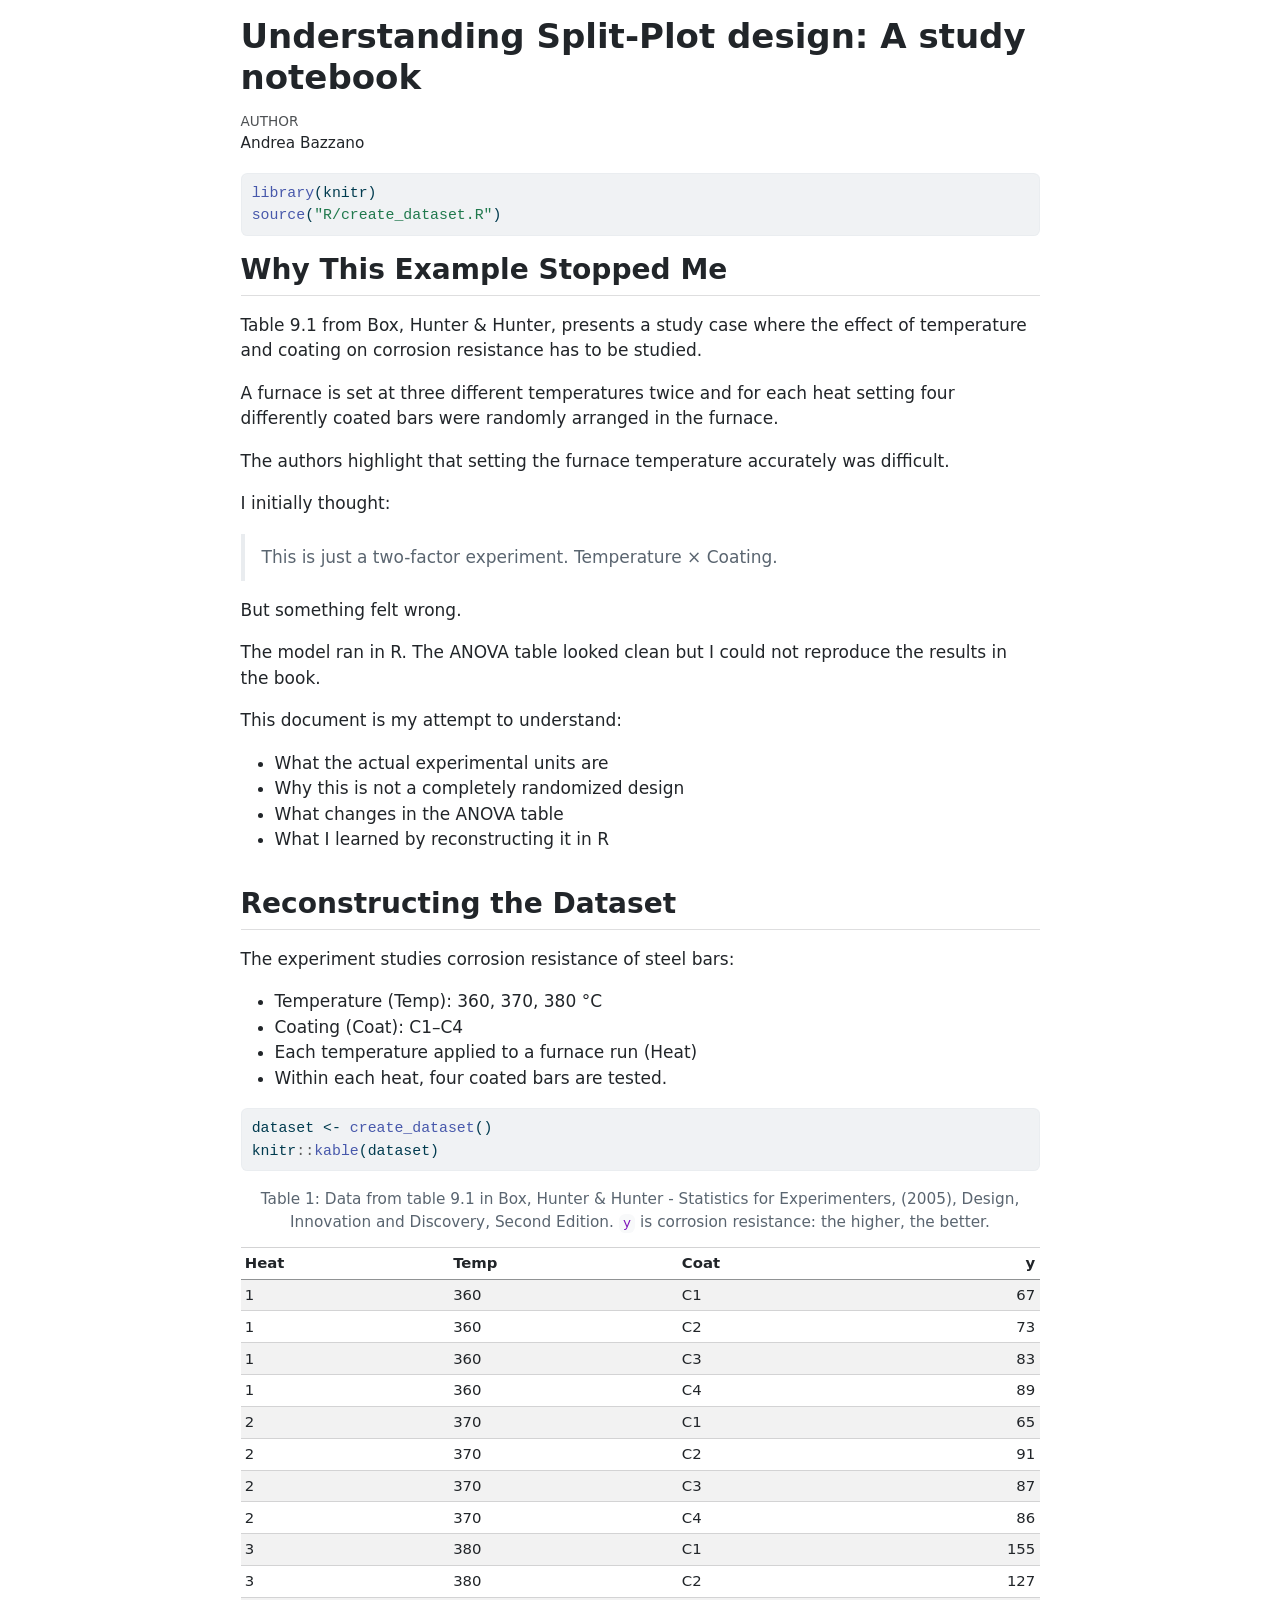
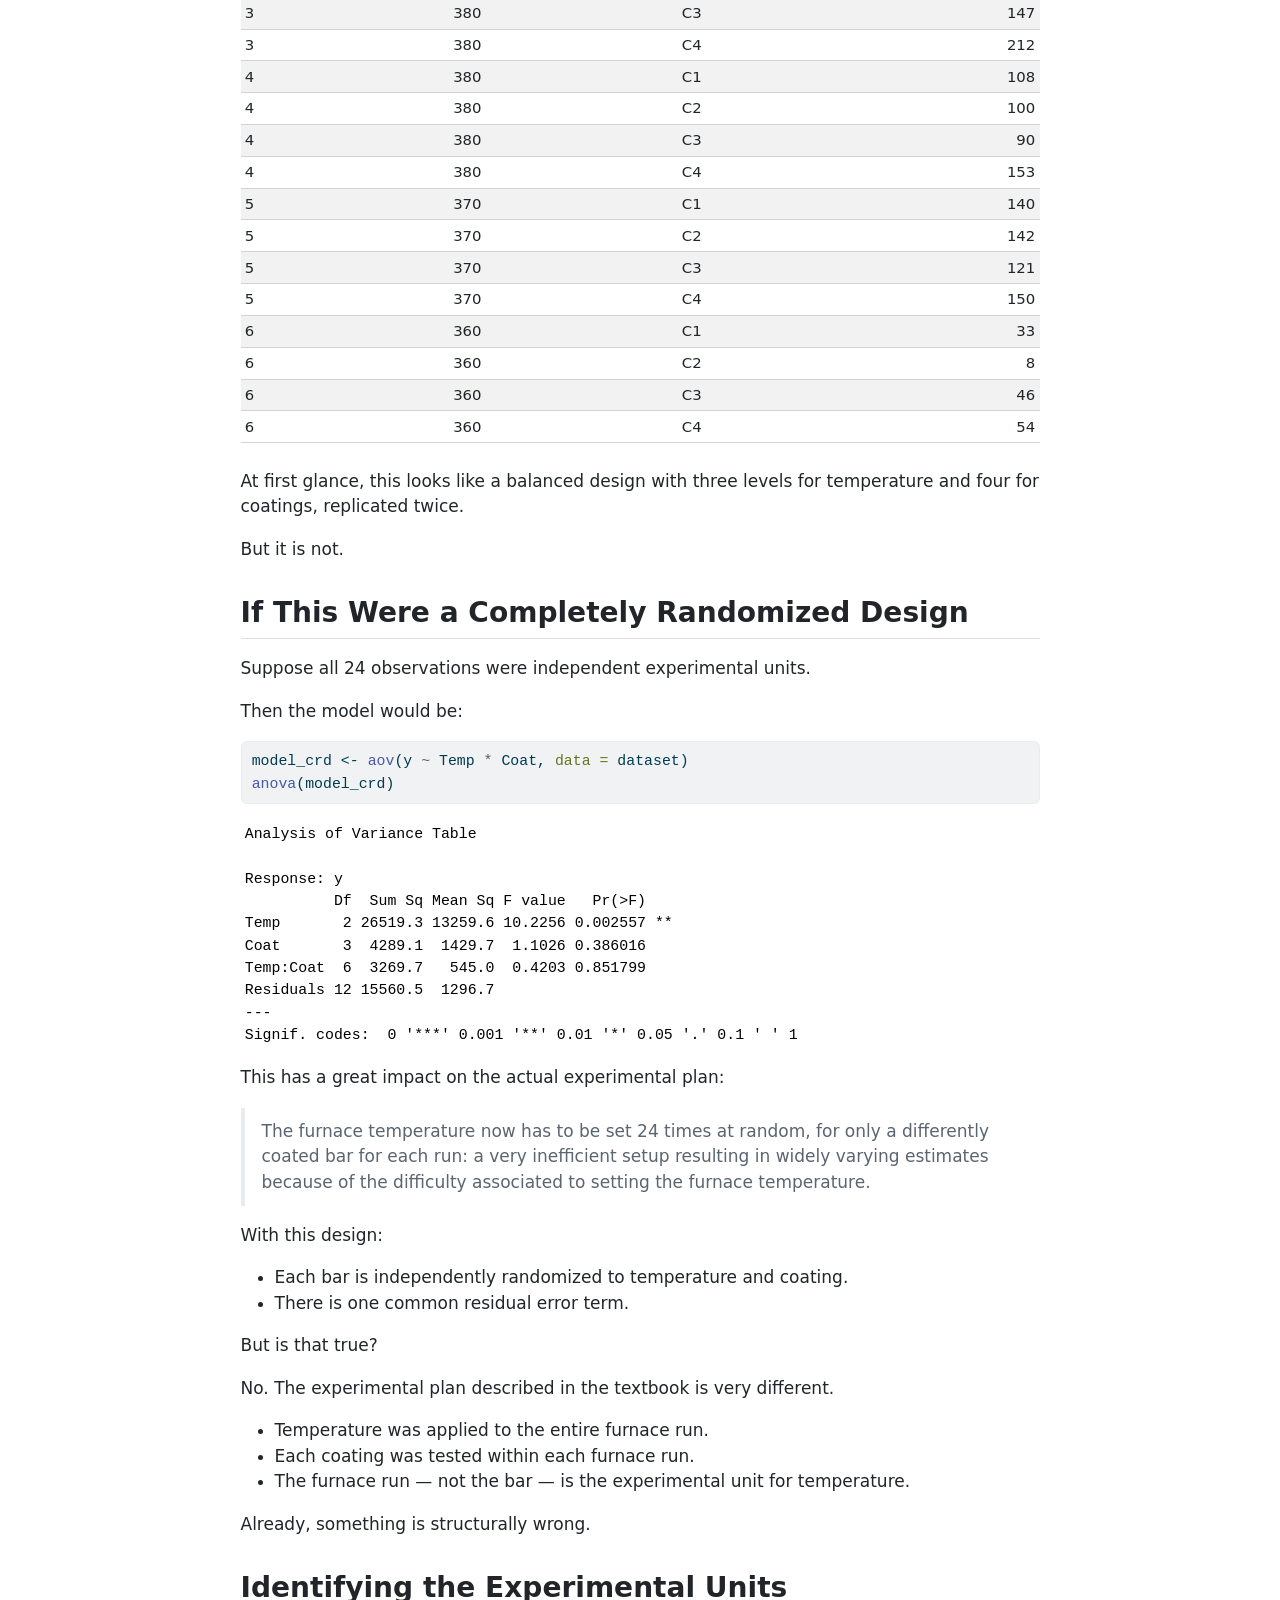
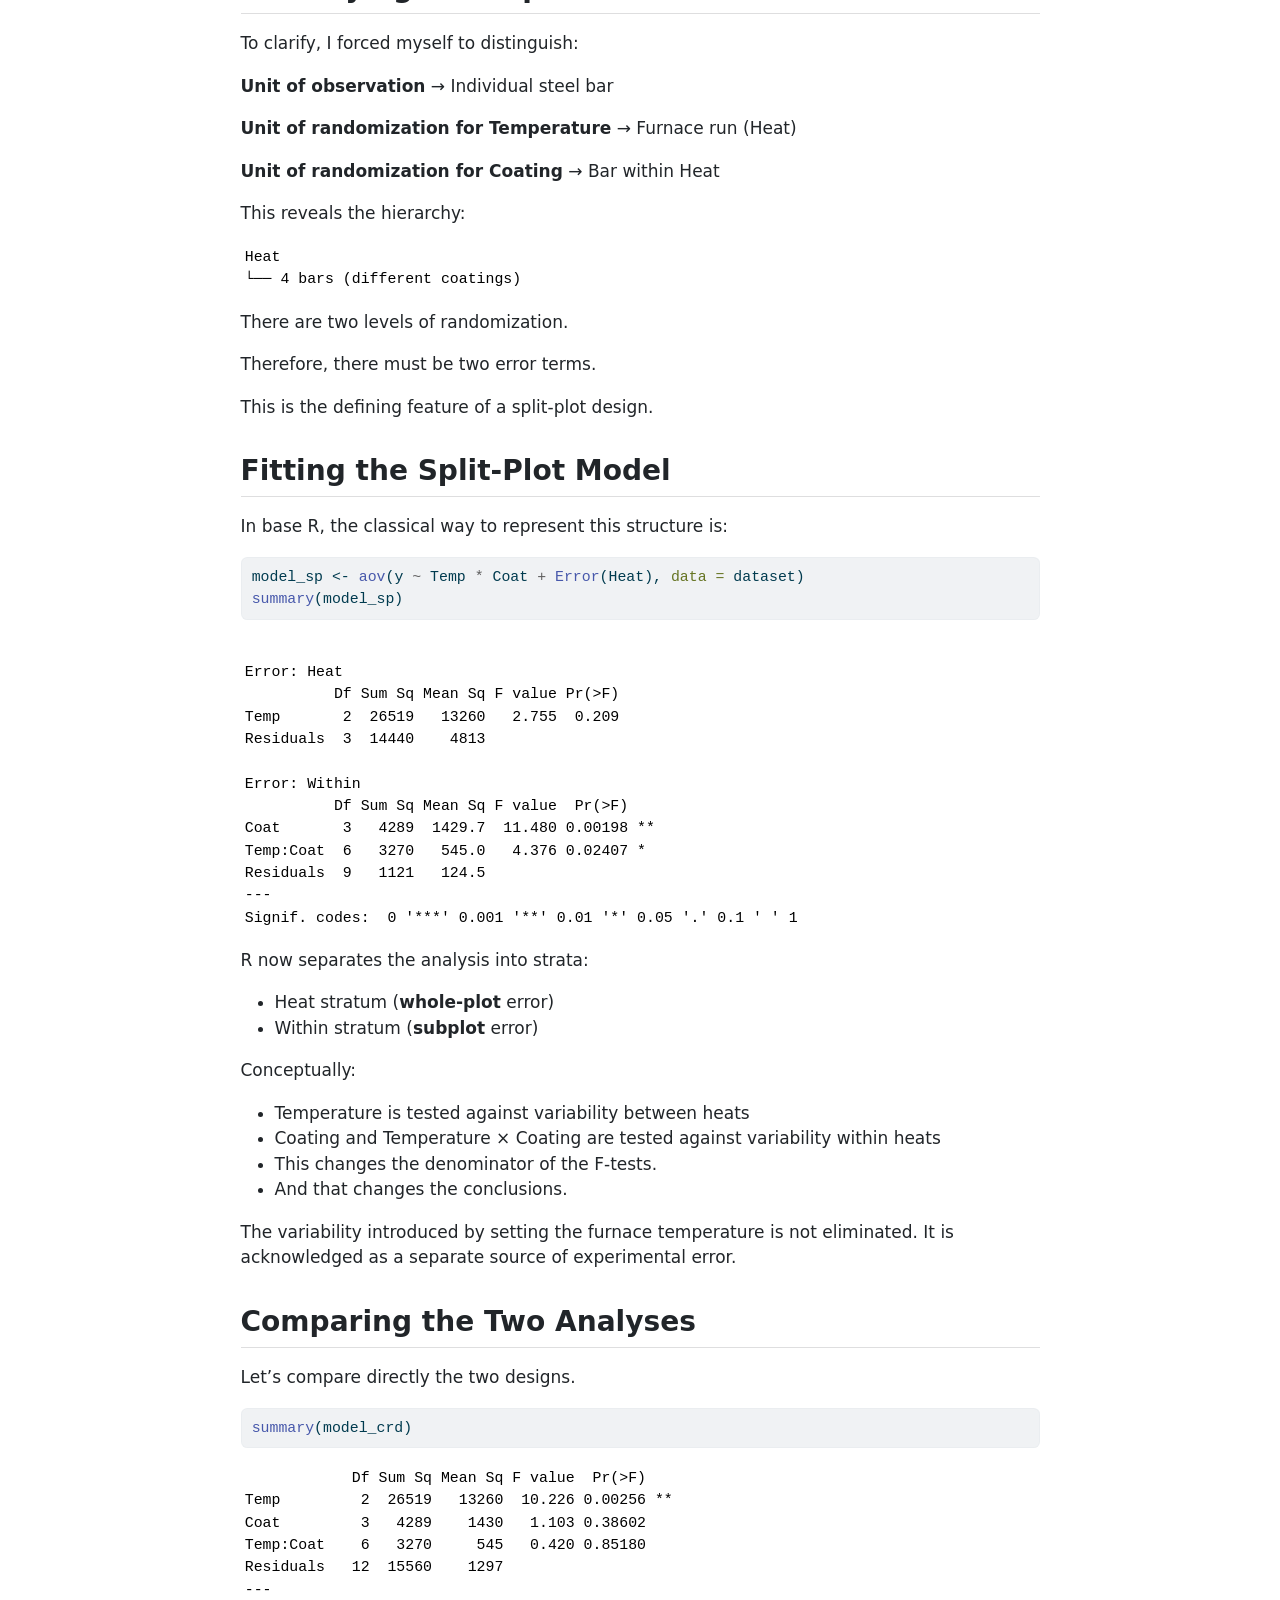
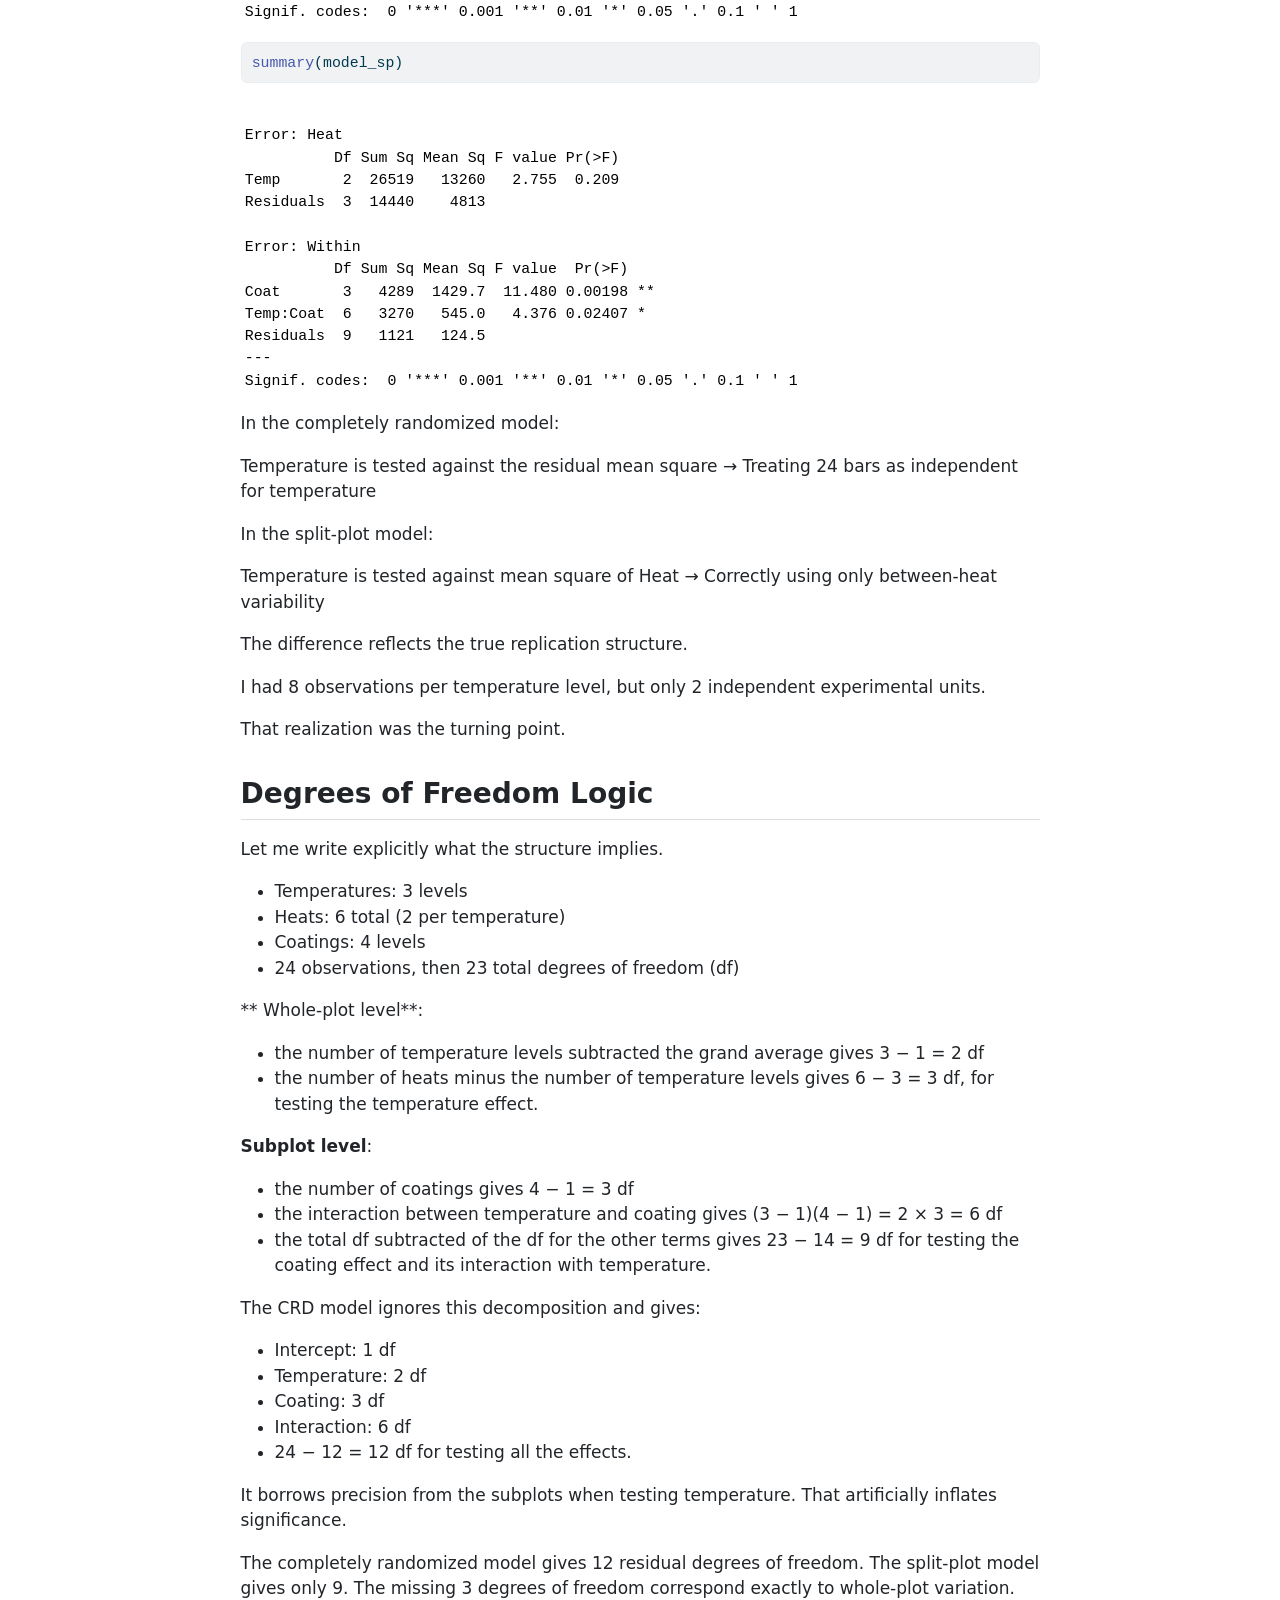
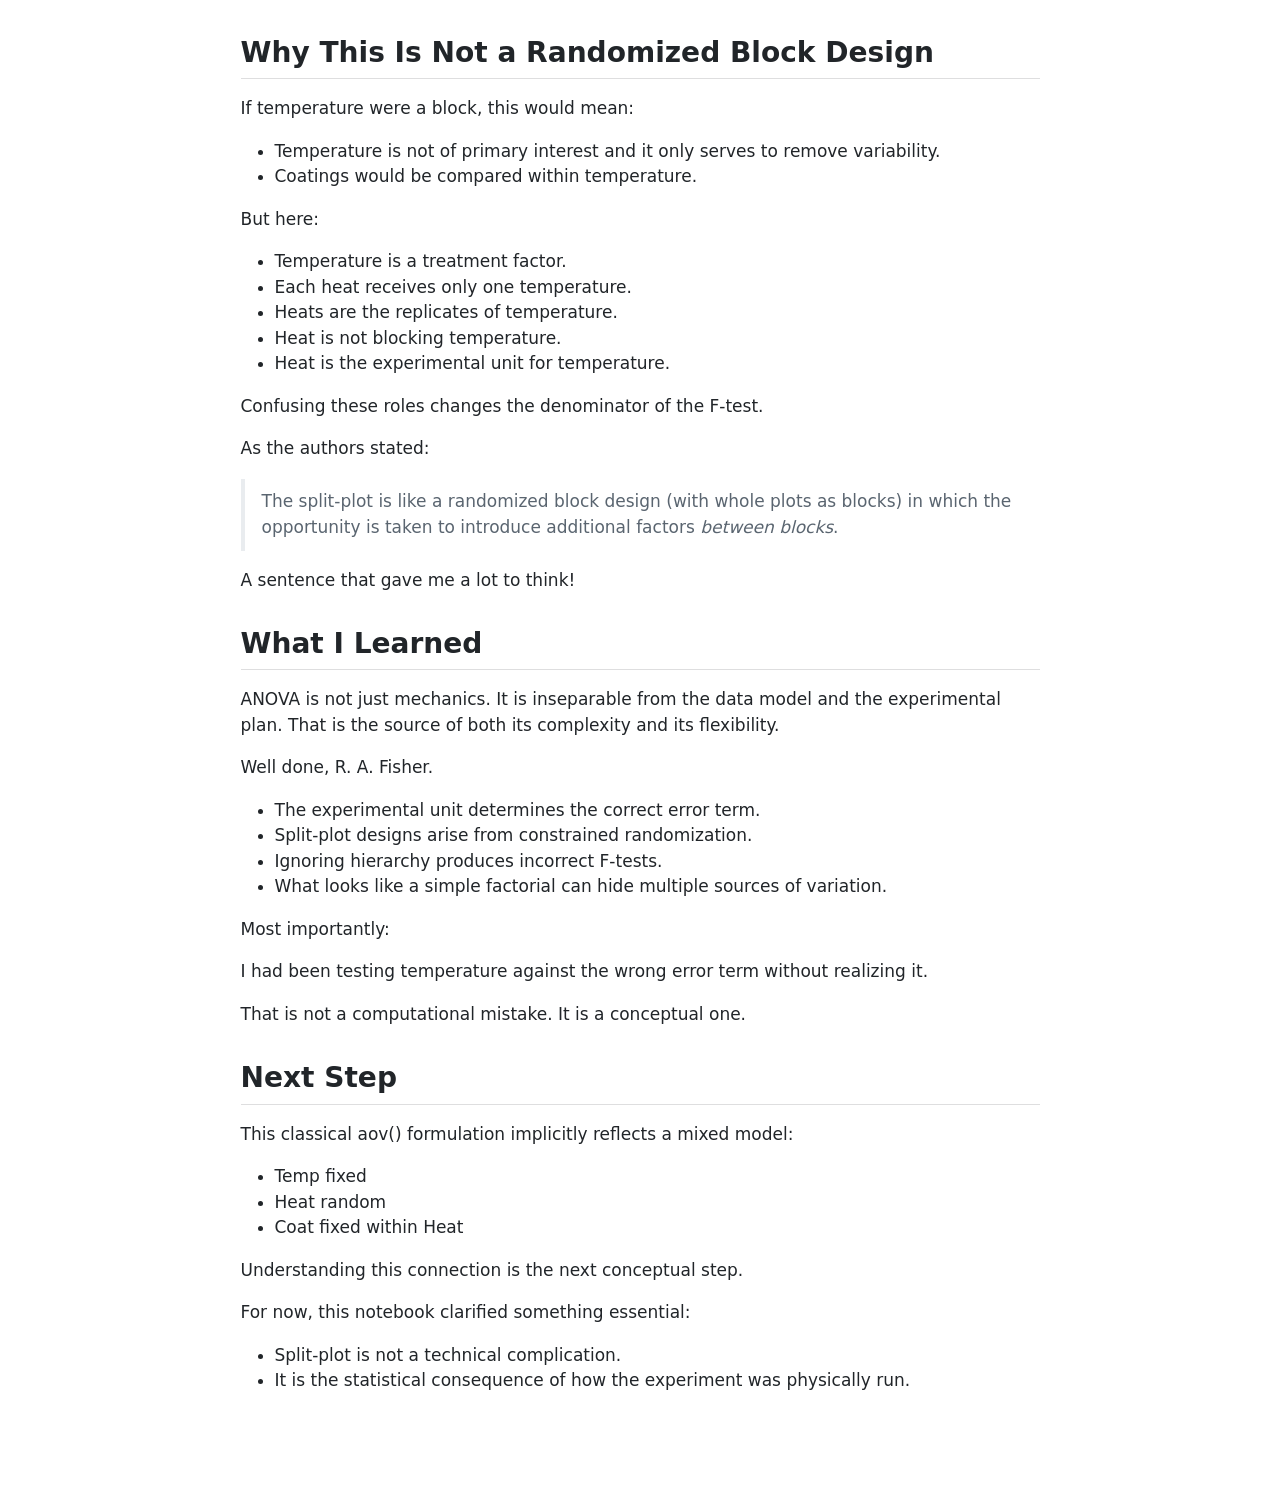
==== commit 4773ab30: "Built site for gh-pages" ====
--- a/index.html
+++ b/index.html
@@ -2,7 +2,7 @@
 <html xmlns="http://www.w3.org/1999/xhtml" lang="en" xml:lang="en"><head>
 
 <meta charset="utf-8">
-<meta name="generator" content="quarto-1.7.32">
+<meta name="generator" content="quarto-1.8.27">
 
 <meta name="viewport" content="width=device-width, initial-scale=1.0, user-scalable=yes">
 
@@ -62,14 +62,15 @@
 <script src="report_files/libs/clipboard/clipboard.min.js"></script>
 <script src="report_files/libs/quarto-html/quarto.js" type="module"></script>
 <script src="report_files/libs/quarto-html/tabsets/tabsets.js" type="module"></script>
+<script src="report_files/libs/quarto-html/axe/axe-check.js" type="module"></script>
 <script src="report_files/libs/quarto-html/popper.min.js"></script>
 <script src="report_files/libs/quarto-html/tippy.umd.min.js"></script>
 <script src="report_files/libs/quarto-html/anchor.min.js"></script>
 <link href="report_files/libs/quarto-html/tippy.css" rel="stylesheet">
-<link href="report_files/libs/quarto-html/quarto-syntax-highlighting-37eea08aefeeee20ff55810ff984fec1.css" rel="stylesheet" id="quarto-text-highlighting-styles">
+<link href="report_files/libs/quarto-html/quarto-syntax-highlighting-ed96de9b727972fe78a7b5d16c58bf87.css" rel="stylesheet" id="quarto-text-highlighting-styles">
 <script src="report_files/libs/bootstrap/bootstrap.min.js"></script>
 <link href="report_files/libs/bootstrap/bootstrap-icons.css" rel="stylesheet">
-<link href="report_files/libs/bootstrap/bootstrap-2d73af08e50191c404607600e6e0cdff.min.css" rel="stylesheet" append-hash="true" id="quarto-bootstrap" data-mode="light">
+<link href="report_files/libs/bootstrap/bootstrap-1d090f757e2aa3c57a39f7a6ee6efa83.min.css" rel="stylesheet" append-hash="true" id="quarto-bootstrap" data-mode="light">
 
 
 </head>
@@ -106,8 +107,8 @@
 
 
 <div class="cell">
-<div class="sourceCode cell-code" id="cb1"><pre class="sourceCode r code-with-copy"><code class="sourceCode r"><span id="cb1-1"><a href="#cb1-1" aria-hidden="true" tabindex="-1"></a><span class="fu">library</span>(knitr)</span>
-<span id="cb1-2"><a href="#cb1-2" aria-hidden="true" tabindex="-1"></a><span class="fu">source</span>(<span class="st">"R/create_dataset.R"</span>)</span></code><button title="Copy to Clipboard" class="code-copy-button"><i class="bi"></i></button></pre></div>
+<div class="code-copy-outer-scaffold"><div class="sourceCode cell-code" id="cb1"><pre class="sourceCode r code-with-copy"><code class="sourceCode r"><span id="cb1-1"><a href="#cb1-1" aria-hidden="true" tabindex="-1"></a><span class="fu">library</span>(knitr)</span>
+<span id="cb1-2"><a href="#cb1-2" aria-hidden="true" tabindex="-1"></a><span class="fu">source</span>(<span class="st">"R/create_dataset.R"</span>)</span></code></pre></div><button title="Copy to Clipboard" class="code-copy-button"><i class="bi"></i></button></div>
 </div>
 <section id="why-this-example-stopped-me" class="level2">
 <h2 class="anchored" data-anchor-id="why-this-example-stopped-me">Why This Example Stopped Me</h2>
@@ -138,8 +139,8 @@
 <li>Within each heat, four coated bars are tested.</li>
 </ul>
 <div class="cell">
-<div class="sourceCode cell-code" id="cb2"><pre class="sourceCode r code-with-copy"><code class="sourceCode r"><span id="cb2-1"><a href="#cb2-1" aria-hidden="true" tabindex="-1"></a>dataset <span class="ot">&lt;-</span> <span class="fu">create_dataset</span>()</span>
-<span id="cb2-2"><a href="#cb2-2" aria-hidden="true" tabindex="-1"></a>knitr<span class="sc">::</span><span class="fu">kable</span>(dataset)</span></code><button title="Copy to Clipboard" class="code-copy-button"><i class="bi"></i></button></pre></div>
+<div class="code-copy-outer-scaffold"><div class="sourceCode cell-code" id="cb2"><pre class="sourceCode r code-with-copy"><code class="sourceCode r"><span id="cb2-1"><a href="#cb2-1" aria-hidden="true" tabindex="-1"></a>dataset <span class="ot">&lt;-</span> <span class="fu">create_dataset</span>()</span>
+<span id="cb2-2"><a href="#cb2-2" aria-hidden="true" tabindex="-1"></a>knitr<span class="sc">::</span><span class="fu">kable</span>(dataset)</span></code></pre></div><button title="Copy to Clipboard" class="code-copy-button"><i class="bi"></i></button></div>
 <div id="tbl-dataset" class="cell quarto-float quarto-figure quarto-figure-center anchored">
 <figure class="quarto-float quarto-float-tbl figure">
 <figcaption class="quarto-float-caption-top quarto-float-caption quarto-float-tbl" id="tbl-dataset-caption-0ceaefa1-69ba-4598-a22c-09a6ac19f8ca">
@@ -316,14 +317,14 @@
 <p>Suppose all 24 observations were independent experimental units.</p>
 <p>Then the model would be:</p>
 <div class="cell">
-<div class="sourceCode cell-code" id="cb3"><pre class="sourceCode r code-with-copy"><code class="sourceCode r"><span id="cb3-1"><a href="#cb3-1" aria-hidden="true" tabindex="-1"></a>model_crd <span class="ot">&lt;-</span> <span class="fu">aov</span>(y <span class="sc">~</span> Temp <span class="sc">*</span> Coat, <span class="at">data =</span> dataset)</span>
-<span id="cb3-2"><a href="#cb3-2" aria-hidden="true" tabindex="-1"></a><span class="fu">anova</span>(model_crd)</span></code><button title="Copy to Clipboard" class="code-copy-button"><i class="bi"></i></button></pre></div>
+<div class="code-copy-outer-scaffold"><div class="sourceCode cell-code" id="cb3"><pre class="sourceCode r code-with-copy"><code class="sourceCode r"><span id="cb3-1"><a href="#cb3-1" aria-hidden="true" tabindex="-1"></a>model_crd <span class="ot">&lt;-</span> <span class="fu">aov</span>(y <span class="sc">~</span> Temp <span class="sc">*</span> Coat, <span class="at">data =</span> dataset)</span>
+<span id="cb3-2"><a href="#cb3-2" aria-hidden="true" tabindex="-1"></a><span class="fu">anova</span>(model_crd)</span></code></pre></div><button title="Copy to Clipboard" class="code-copy-button"><i class="bi"></i></button></div>
 <div class="cell-output cell-output-stdout">
 <pre><code>Analysis of Variance Table
 
 Response: y
           Df  Sum Sq Mean Sq F value   Pr(&gt;F)   
-Temp       2 26519.2 13259.6 10.2256 0.002557 **
+Temp       2 26519.3 13259.6 10.2256 0.002557 **
 Coat       3  4289.1  1429.7  1.1026 0.386016   
 Temp:Coat  6  3269.7   545.0  0.4203 0.851799   
 Residuals 12 15560.5  1296.7                    
@@ -366,8 +367,8 @@
 <h2 class="anchored" data-anchor-id="fitting-the-split-plot-model">Fitting the Split-Plot Model</h2>
 <p>In base R, the classical way to represent this structure is:</p>
 <div class="cell">
-<div class="sourceCode cell-code" id="cb6"><pre class="sourceCode r code-with-copy"><code class="sourceCode r"><span id="cb6-1"><a href="#cb6-1" aria-hidden="true" tabindex="-1"></a>model_sp <span class="ot">&lt;-</span> <span class="fu">aov</span>(y <span class="sc">~</span> Temp <span class="sc">*</span> Coat <span class="sc">+</span> <span class="fu">Error</span>(Heat), <span class="at">data =</span> dataset)</span>
-<span id="cb6-2"><a href="#cb6-2" aria-hidden="true" tabindex="-1"></a><span class="fu">summary</span>(model_sp)</span></code><button title="Copy to Clipboard" class="code-copy-button"><i class="bi"></i></button></pre></div>
+<div class="code-copy-outer-scaffold"><div class="sourceCode cell-code" id="cb6"><pre class="sourceCode r code-with-copy"><code class="sourceCode r"><span id="cb6-1"><a href="#cb6-1" aria-hidden="true" tabindex="-1"></a>model_sp <span class="ot">&lt;-</span> <span class="fu">aov</span>(y <span class="sc">~</span> Temp <span class="sc">*</span> Coat <span class="sc">+</span> <span class="fu">Error</span>(Heat), <span class="at">data =</span> dataset)</span>
+<span id="cb6-2"><a href="#cb6-2" aria-hidden="true" tabindex="-1"></a><span class="fu">summary</span>(model_sp)</span></code></pre></div><button title="Copy to Clipboard" class="code-copy-button"><i class="bi"></i></button></div>
 <div class="cell-output cell-output-stdout">
 <pre><code>
 Error: Heat
@@ -402,7 +403,7 @@
 <h2 class="anchored" data-anchor-id="comparing-the-two-analyses">Comparing the Two Analyses</h2>
 <p>Let’s compare directly the two designs.</p>
 <div class="cell">
-<div class="sourceCode cell-code" id="cb8"><pre class="sourceCode r code-with-copy"><code class="sourceCode r"><span id="cb8-1"><a href="#cb8-1" aria-hidden="true" tabindex="-1"></a><span class="fu">summary</span>(model_crd)</span></code><button title="Copy to Clipboard" class="code-copy-button"><i class="bi"></i></button></pre></div>
+<div class="code-copy-outer-scaffold"><div class="sourceCode cell-code" id="cb8"><pre class="sourceCode r code-with-copy"><code class="sourceCode r"><span id="cb8-1"><a href="#cb8-1" aria-hidden="true" tabindex="-1"></a><span class="fu">summary</span>(model_crd)</span></code></pre></div><button title="Copy to Clipboard" class="code-copy-button"><i class="bi"></i></button></div>
 <div class="cell-output cell-output-stdout">
 <pre><code>            Df Sum Sq Mean Sq F value  Pr(&gt;F)   
 Temp         2  26519   13260  10.226 0.00256 **
@@ -412,7 +413,7 @@
 ---
 Signif. codes:  0 '***' 0.001 '**' 0.01 '*' 0.05 '.' 0.1 ' ' 1</code></pre>
 </div>
-<div class="sourceCode cell-code" id="cb10"><pre class="sourceCode r code-with-copy"><code class="sourceCode r"><span id="cb10-1"><a href="#cb10-1" aria-hidden="true" tabindex="-1"></a><span class="fu">summary</span>(model_sp)</span></code><button title="Copy to Clipboard" class="code-copy-button"><i class="bi"></i></button></pre></div>
+<div class="code-copy-outer-scaffold"><div class="sourceCode cell-code" id="cb10"><pre class="sourceCode r code-with-copy"><code class="sourceCode r"><span id="cb10-1"><a href="#cb10-1" aria-hidden="true" tabindex="-1"></a><span class="fu">summary</span>(model_sp)</span></code></pre></div><button title="Copy to Clipboard" class="code-copy-button"><i class="bi"></i></button></div>
 <div class="cell-output cell-output-stdout">
 <pre><code>
 Error: Heat
@@ -573,13 +574,14 @@
       e.clearSelection();
     }
     const getTextToCopy = function(trigger) {
-        const codeEl = trigger.previousElementSibling.cloneNode(true);
-        for (const childEl of codeEl.children) {
-          if (isCodeAnnotation(childEl)) {
-            childEl.remove();
-          }
-        }
-        return codeEl.innerText;
+      const outerScaffold = trigger.parentElement.cloneNode(true);
+      const codeEl = outerScaffold.querySelector('code');
+      for (const childEl of codeEl.children) {
+        if (isCodeAnnotation(childEl)) {
+          childEl.remove();
+        }
+      }
+      return codeEl.innerText;
     }
     const clipboard = new window.ClipboardJS('.code-copy-button:not([data-in-quarto-modal])', {
       text: getTextToCopy
--- a/report_files/libs/quarto-html/quarto-syntax-highlighting-ed96de9b727972fe78a7b5d16c58bf87.css
+++ b/report_files/libs/quarto-html/quarto-syntax-highlighting-ed96de9b727972fe78a7b5d16c58bf87.css
@@ -0,0 +1,236 @@
+/* quarto syntax highlight colors */
+:root {
+  --quarto-hl-ot-color: #003B4F;
+  --quarto-hl-at-color: #657422;
+  --quarto-hl-ss-color: #20794D;
+  --quarto-hl-an-color: #5E5E5E;
+  --quarto-hl-fu-color: #4758AB;
+  --quarto-hl-st-color: #20794D;
+  --quarto-hl-cf-color: #003B4F;
+  --quarto-hl-op-color: #5E5E5E;
+  --quarto-hl-er-color: #AD0000;
+  --quarto-hl-bn-color: #AD0000;
+  --quarto-hl-al-color: #AD0000;
+  --quarto-hl-va-color: #111111;
+  --quarto-hl-bu-color: inherit;
+  --quarto-hl-ex-color: inherit;
+  --quarto-hl-pp-color: #AD0000;
+  --quarto-hl-in-color: #5E5E5E;
+  --quarto-hl-vs-color: #20794D;
+  --quarto-hl-wa-color: #5E5E5E;
+  --quarto-hl-do-color: #5E5E5E;
+  --quarto-hl-im-color: #00769E;
+  --quarto-hl-ch-color: #20794D;
+  --quarto-hl-dt-color: #AD0000;
+  --quarto-hl-fl-color: #AD0000;
+  --quarto-hl-co-color: #5E5E5E;
+  --quarto-hl-cv-color: #5E5E5E;
+  --quarto-hl-cn-color: #8f5902;
+  --quarto-hl-sc-color: #5E5E5E;
+  --quarto-hl-dv-color: #AD0000;
+  --quarto-hl-kw-color: #003B4F;
+}
+
+/* other quarto variables */
+:root {
+  --quarto-font-monospace: SFMono-Regular, Menlo, Monaco, Consolas, "Liberation Mono", "Courier New", monospace;
+}
+
+/* syntax highlight based on Pandoc's rules */
+pre > code.sourceCode > span {
+  color: #003B4F;
+}
+
+code.sourceCode > span {
+  color: #003B4F;
+}
+
+div.sourceCode,
+div.sourceCode pre.sourceCode {
+  color: #003B4F;
+}
+
+/* Normal */
+code span {
+  color: #003B4F;
+}
+
+/* Alert */
+code span.al {
+  color: #AD0000;
+  font-style: inherit;
+}
+
+/* Annotation */
+code span.an {
+  color: #5E5E5E;
+  font-style: inherit;
+}
+
+/* Attribute */
+code span.at {
+  color: #657422;
+  font-style: inherit;
+}
+
+/* BaseN */
+code span.bn {
+  color: #AD0000;
+  font-style: inherit;
+}
+
+/* BuiltIn */
+code span.bu {
+  font-style: inherit;
+}
+
+/* ControlFlow */
+code span.cf {
+  color: #003B4F;
+  font-weight: bold;
+  font-style: inherit;
+}
+
+/* Char */
+code span.ch {
+  color: #20794D;
+  font-style: inherit;
+}
+
+/* Constant */
+code span.cn {
+  color: #8f5902;
+  font-style: inherit;
+}
+
+/* Comment */
+code span.co {
+  color: #5E5E5E;
+  font-style: inherit;
+}
+
+/* CommentVar */
+code span.cv {
+  color: #5E5E5E;
+  font-style: italic;
+}
+
+/* Documentation */
+code span.do {
+  color: #5E5E5E;
+  font-style: italic;
+}
+
+/* DataType */
+code span.dt {
+  color: #AD0000;
+  font-style: inherit;
+}
+
+/* DecVal */
+code span.dv {
+  color: #AD0000;
+  font-style: inherit;
+}
+
+/* Error */
+code span.er {
+  color: #AD0000;
+  font-style: inherit;
+}
+
+/* Extension */
+code span.ex {
+  font-style: inherit;
+}
+
+/* Float */
+code span.fl {
+  color: #AD0000;
+  font-style: inherit;
+}
+
+/* Function */
+code span.fu {
+  color: #4758AB;
+  font-style: inherit;
+}
+
+/* Import */
+code span.im {
+  color: #00769E;
+  font-style: inherit;
+}
+
+/* Information */
+code span.in {
+  color: #5E5E5E;
+  font-style: inherit;
+}
+
+/* Keyword */
+code span.kw {
+  color: #003B4F;
+  font-weight: bold;
+  font-style: inherit;
+}
+
+/* Operator */
+code span.op {
+  color: #5E5E5E;
+  font-style: inherit;
+}
+
+/* Other */
+code span.ot {
+  color: #003B4F;
+  font-style: inherit;
+}
+
+/* Preprocessor */
+code span.pp {
+  color: #AD0000;
+  font-style: inherit;
+}
+
+/* SpecialChar */
+code span.sc {
+  color: #5E5E5E;
+  font-style: inherit;
+}
+
+/* SpecialString */
+code span.ss {
+  color: #20794D;
+  font-style: inherit;
+}
+
+/* String */
+code span.st {
+  color: #20794D;
+  font-style: inherit;
+}
+
+/* Variable */
+code span.va {
+  color: #111111;
+  font-style: inherit;
+}
+
+/* VerbatimString */
+code span.vs {
+  color: #20794D;
+  font-style: inherit;
+}
+
+/* Warning */
+code span.wa {
+  color: #5E5E5E;
+  font-style: italic;
+}
+
+.prevent-inlining {
+  content: "</";
+}
+
+/*# sourceMappingURL=0920dd6d7437995b8cdf7429764427b1.css.map */
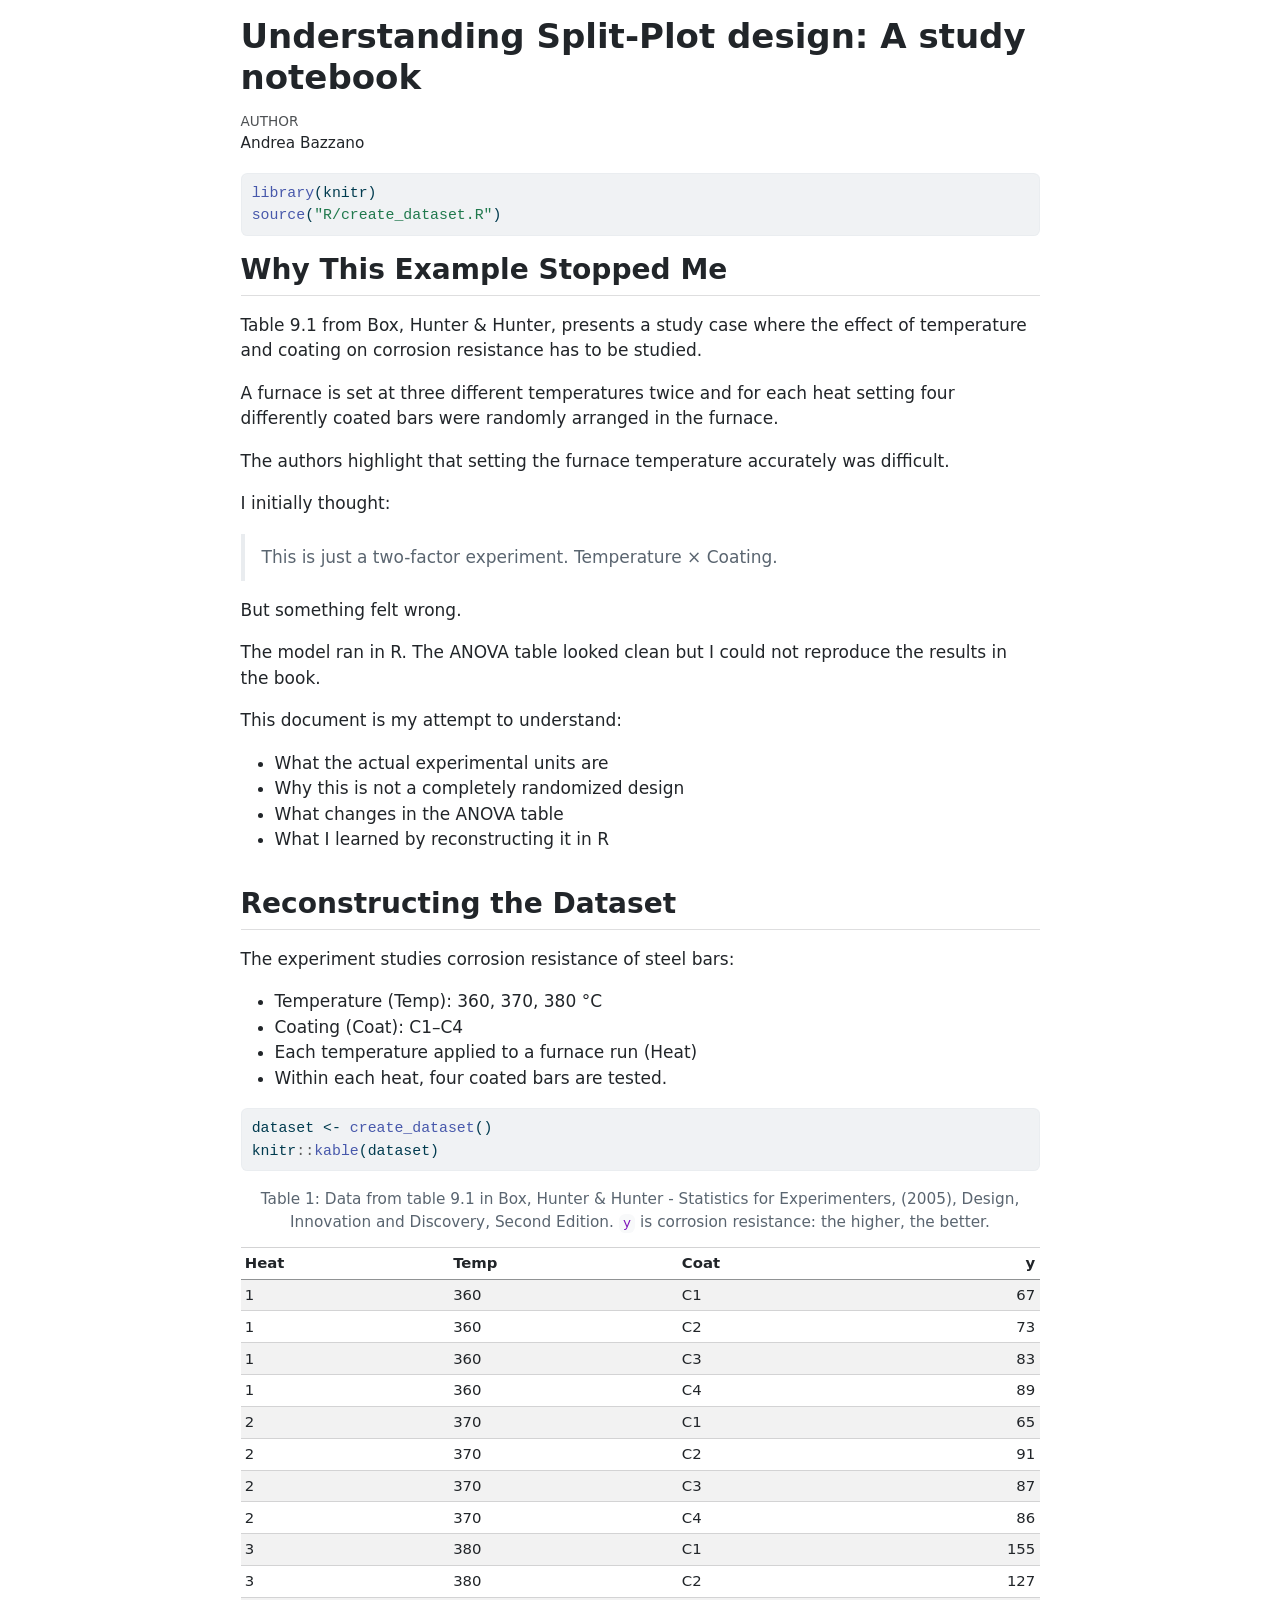
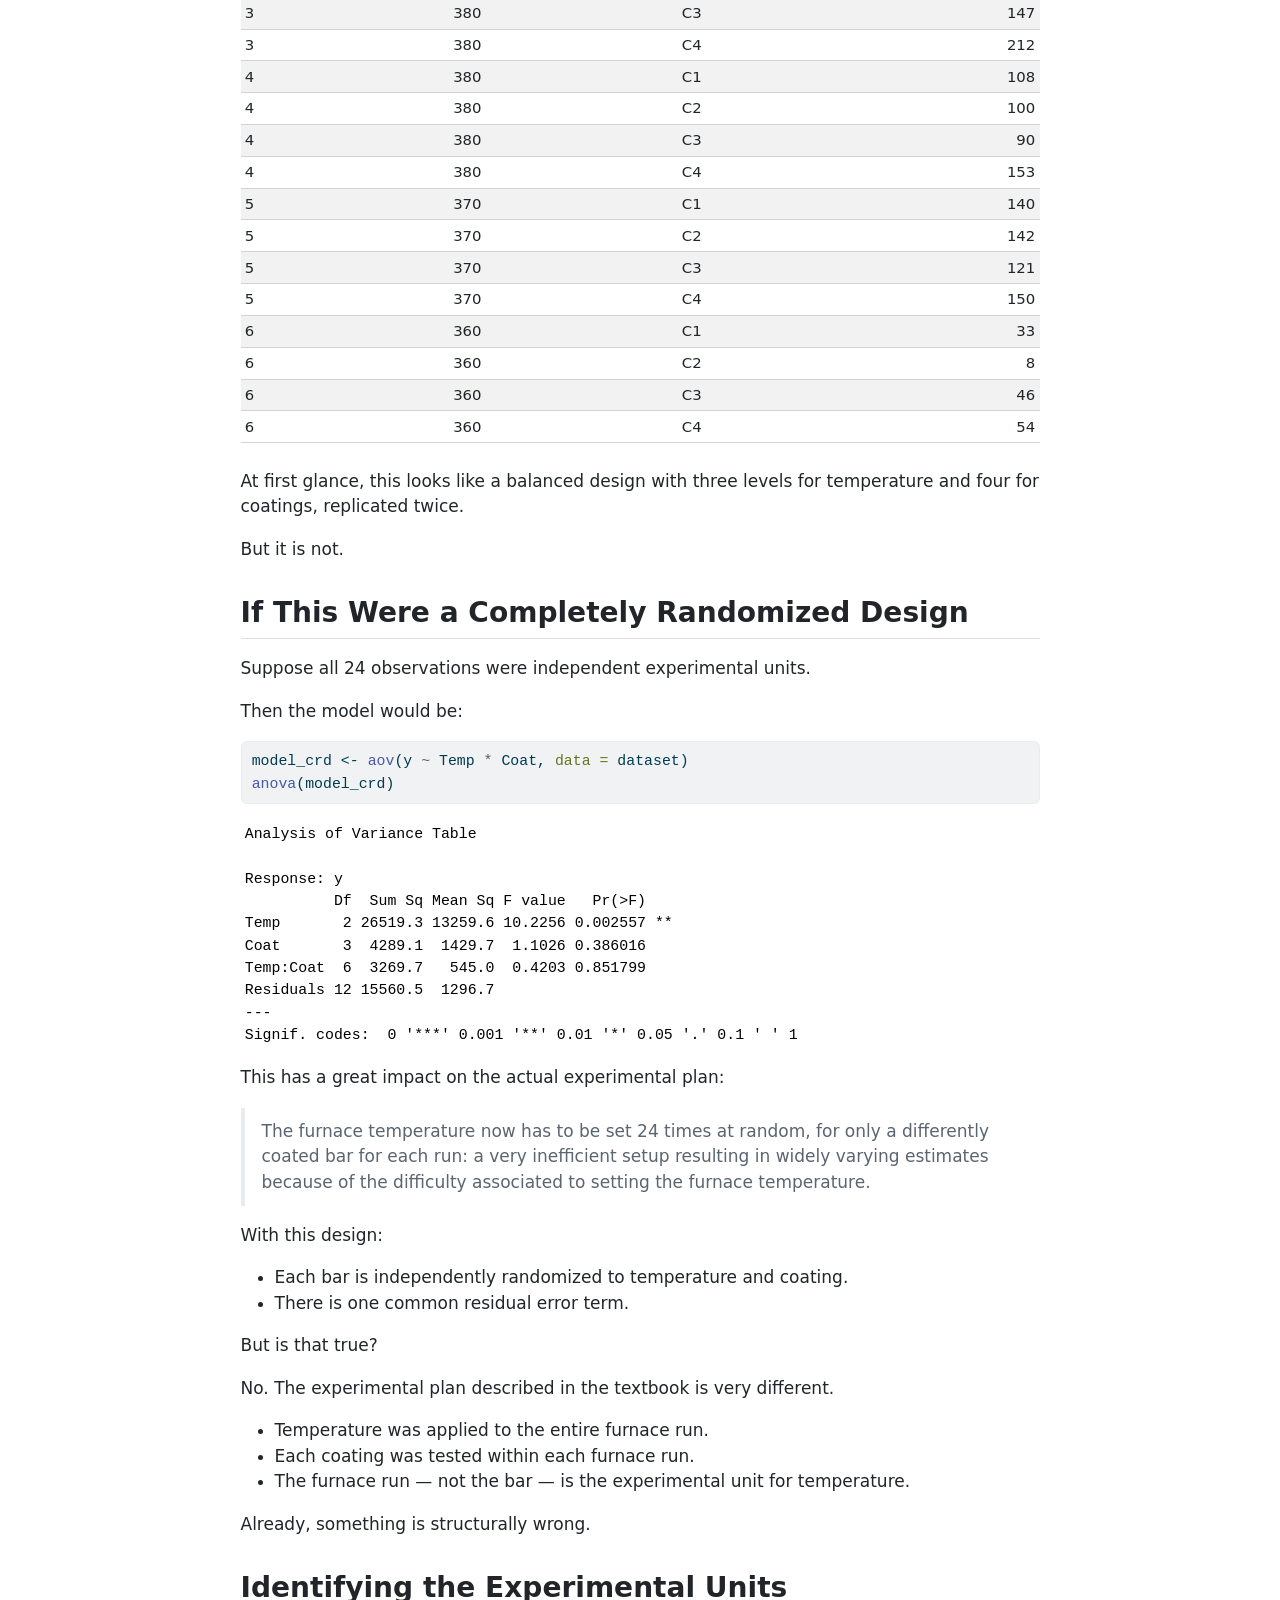
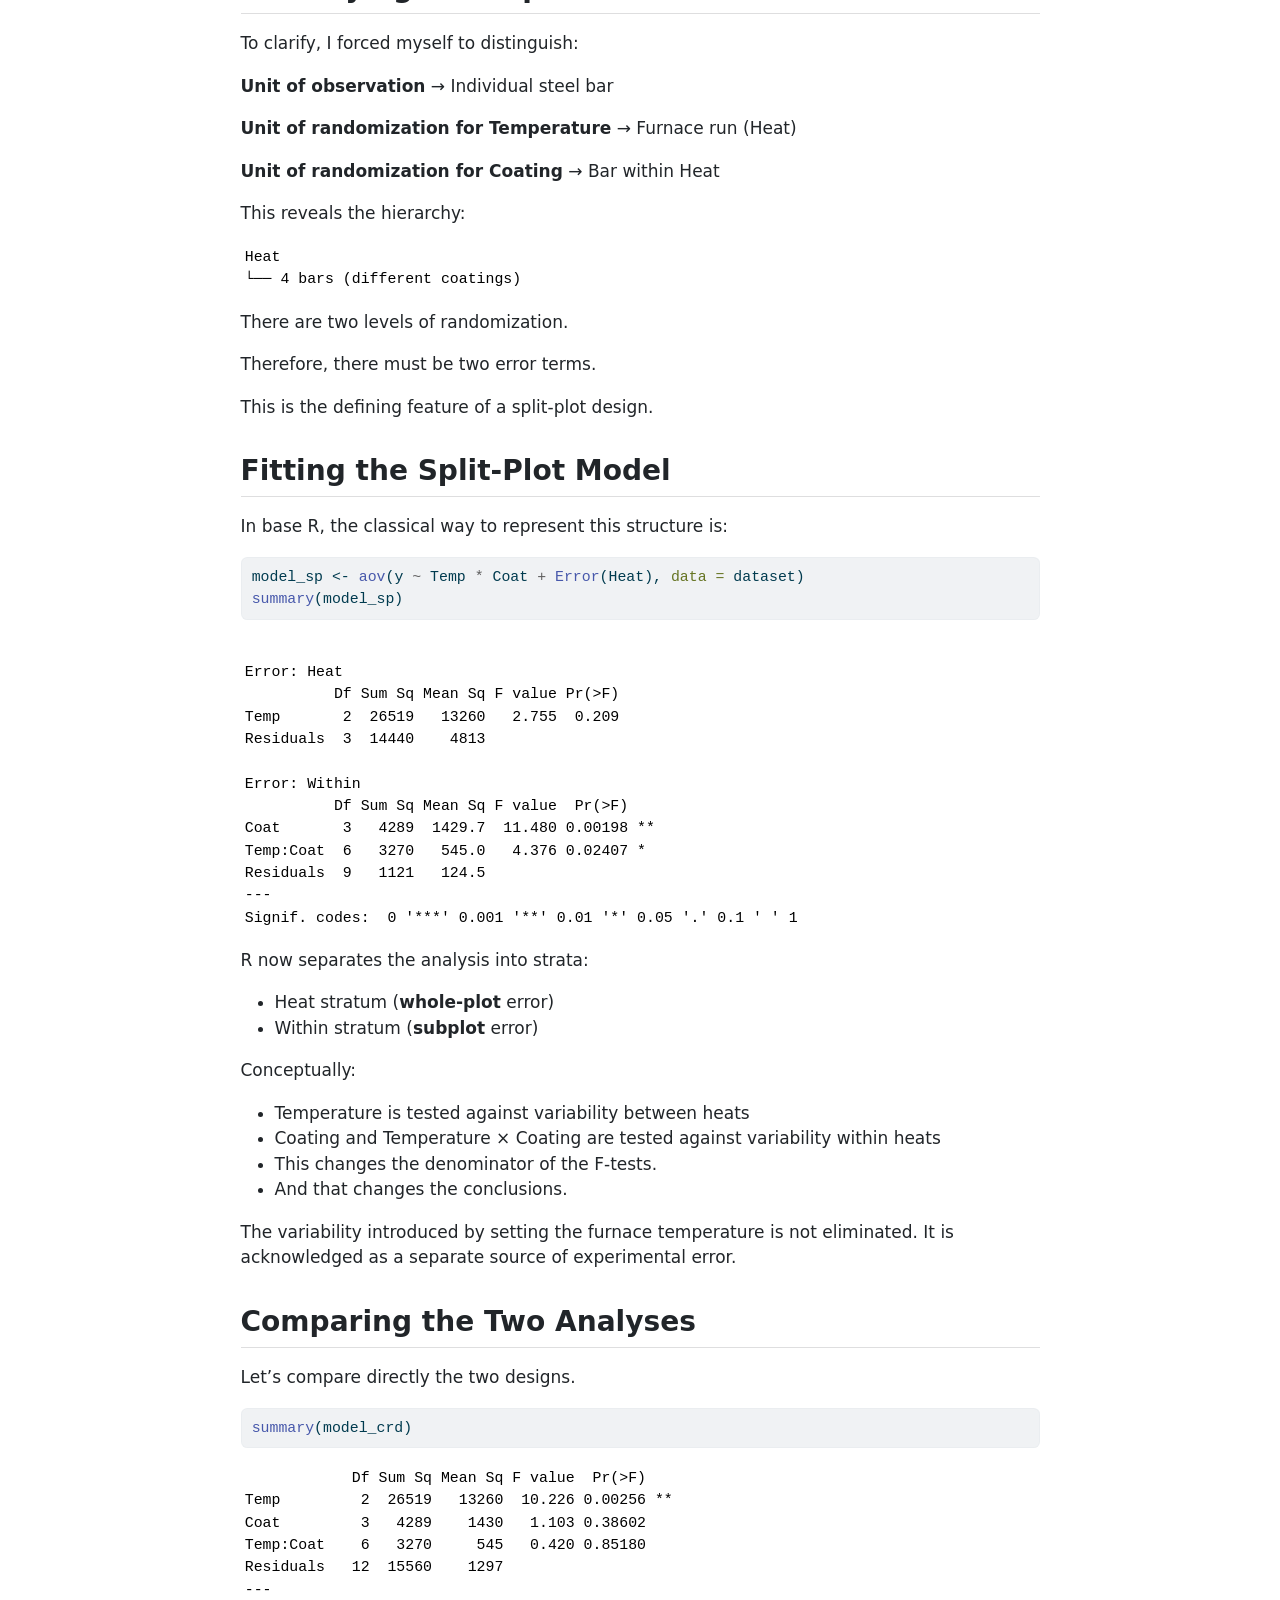
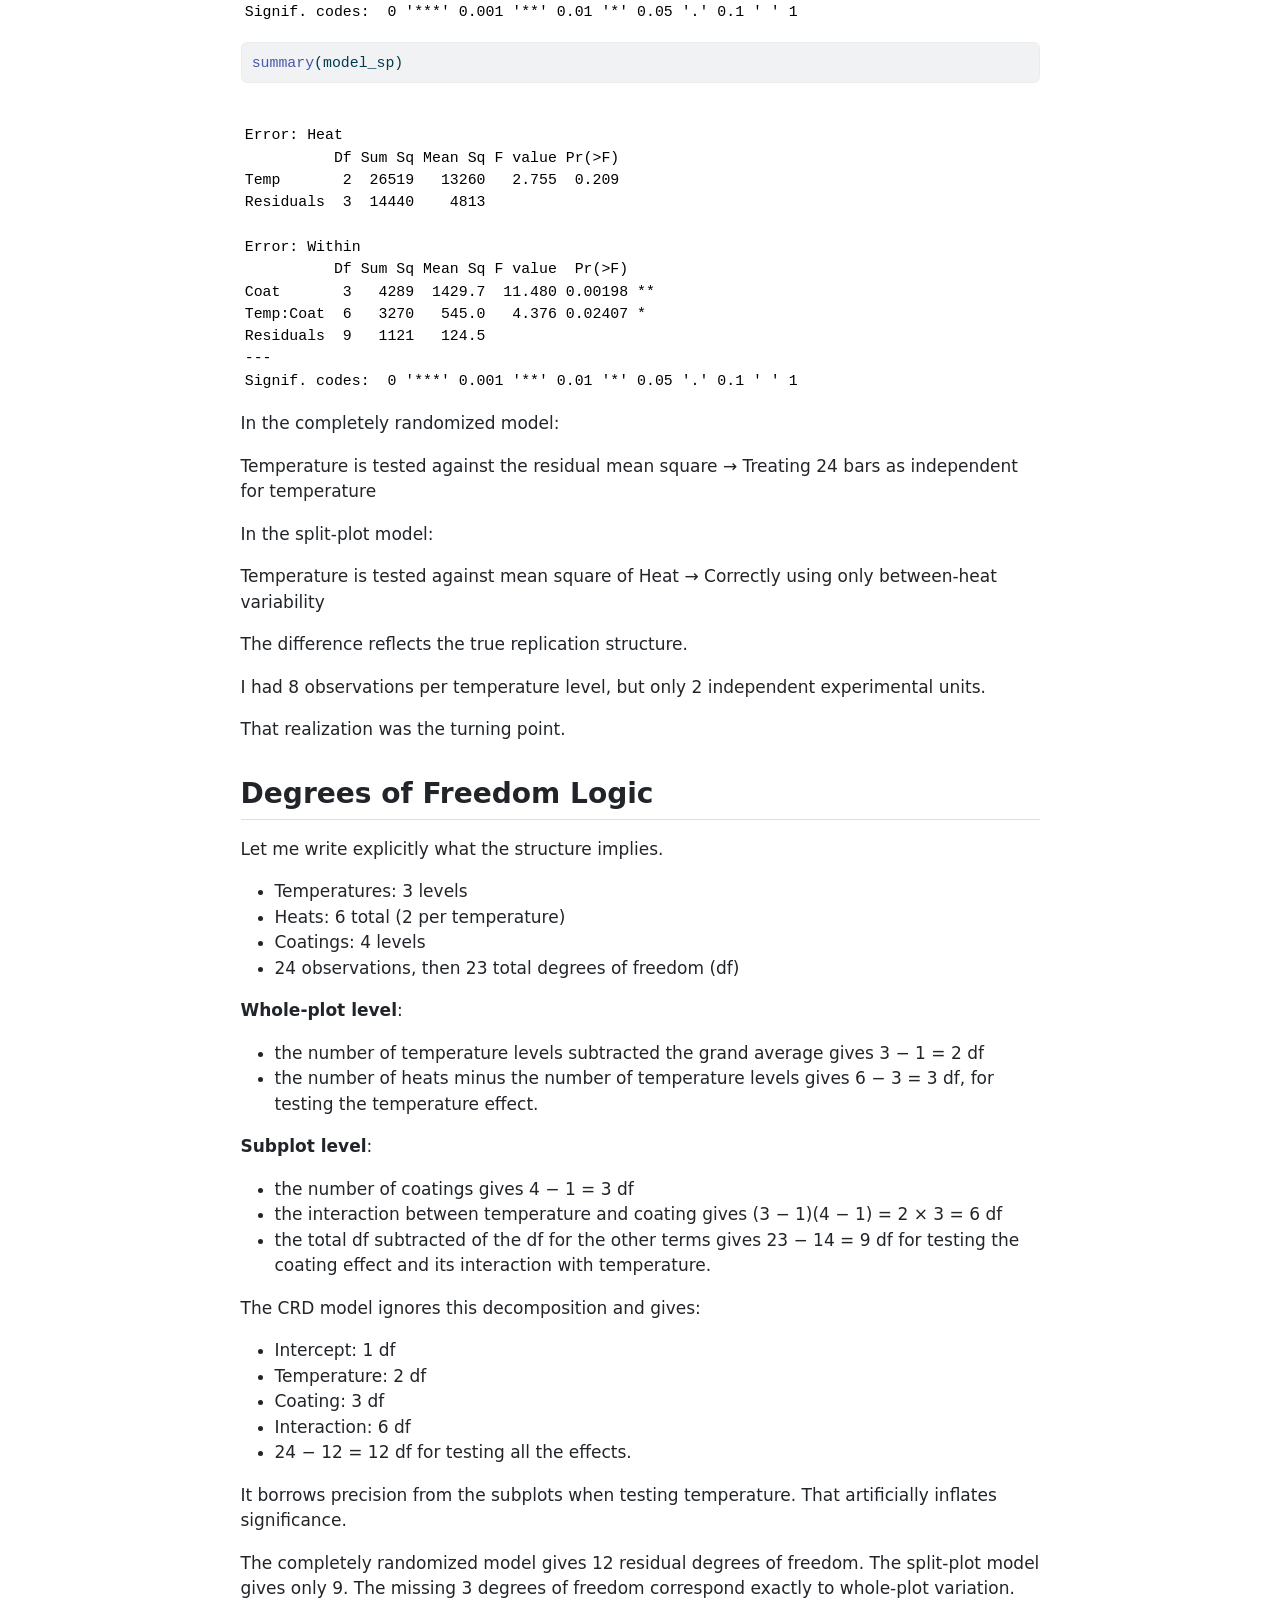
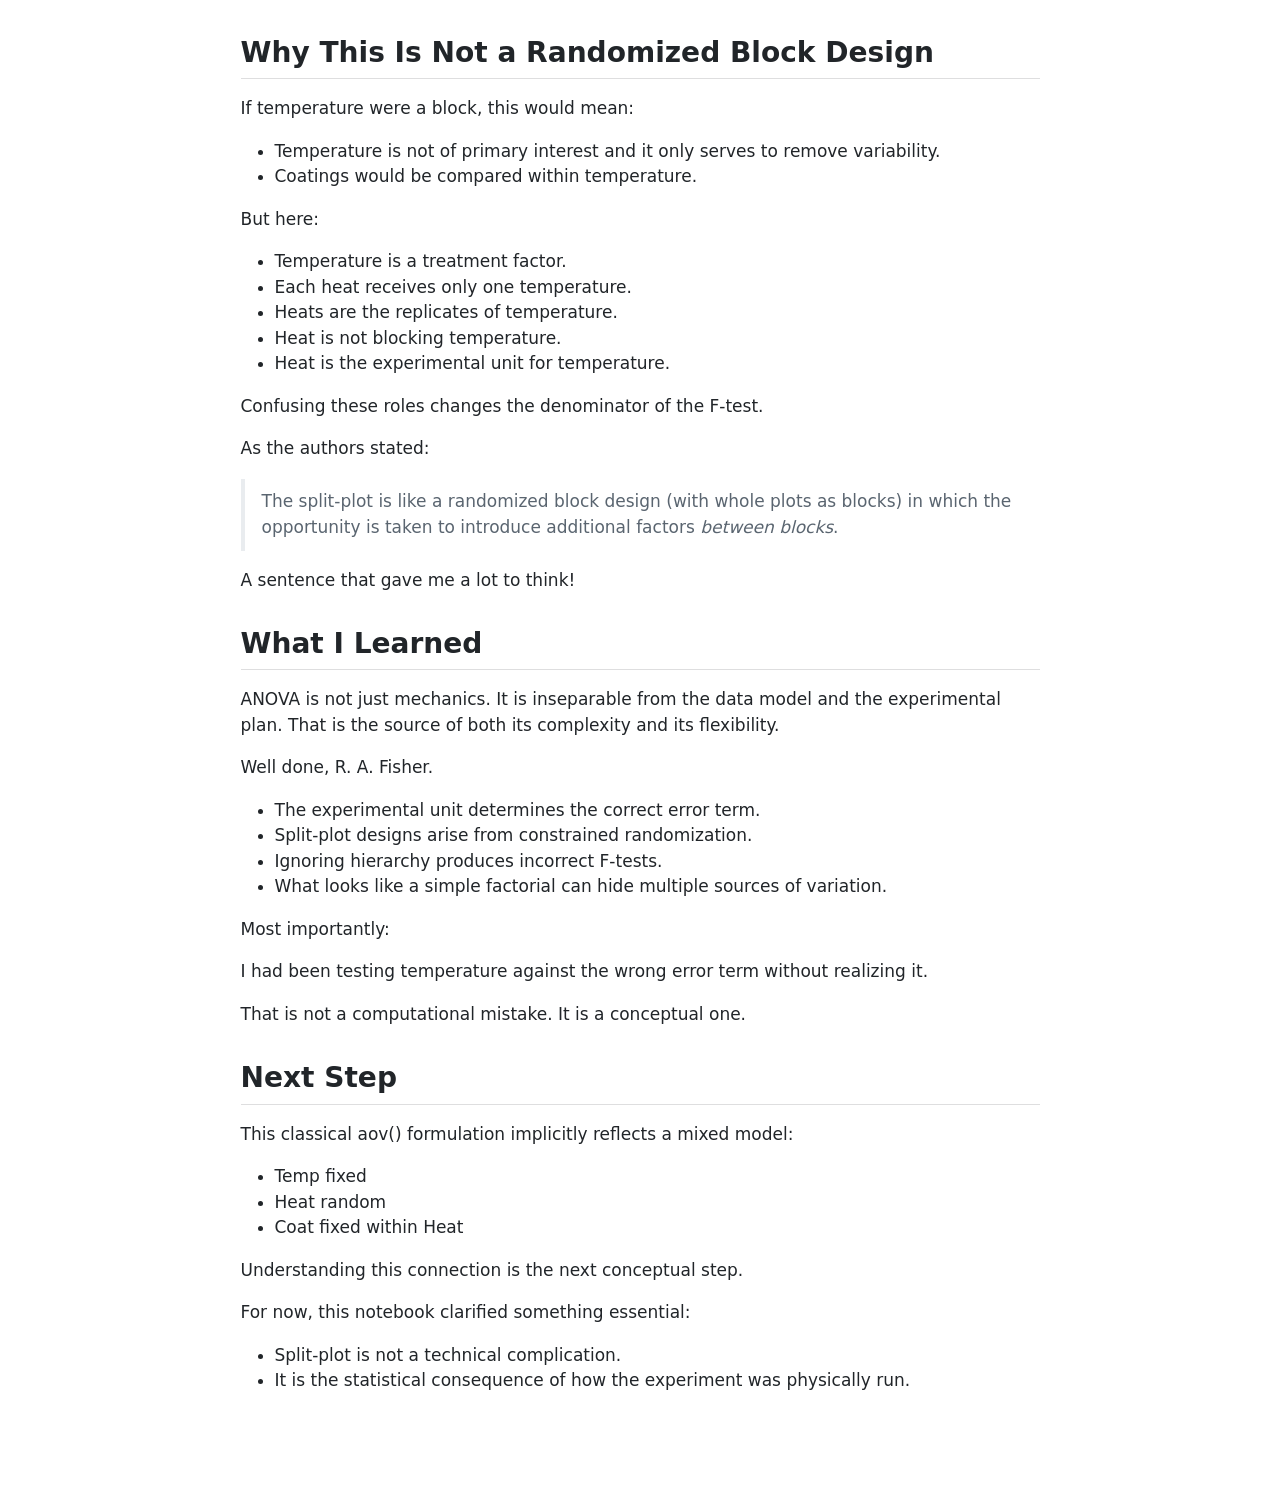
==== commit 1e9b7721: "Built site for gh-pages" ====
--- a/index.html
+++ b/index.html
@@ -447,7 +447,7 @@
 <li>Coatings: 4 levels</li>
 <li>24 observations, then 23 total degrees of freedom (df)</li>
 </ul>
-<p>** Whole-plot level**:</p>
+<p><strong>Whole-plot level</strong>:</p>
 <ul>
 <li>the number of temperature levels subtracted the grand average gives 3 − 1 = 2 df</li>
 <li>the number of heats minus the number of temperature levels gives 6 − 3 = 3 df, for testing the temperature effect.</li>
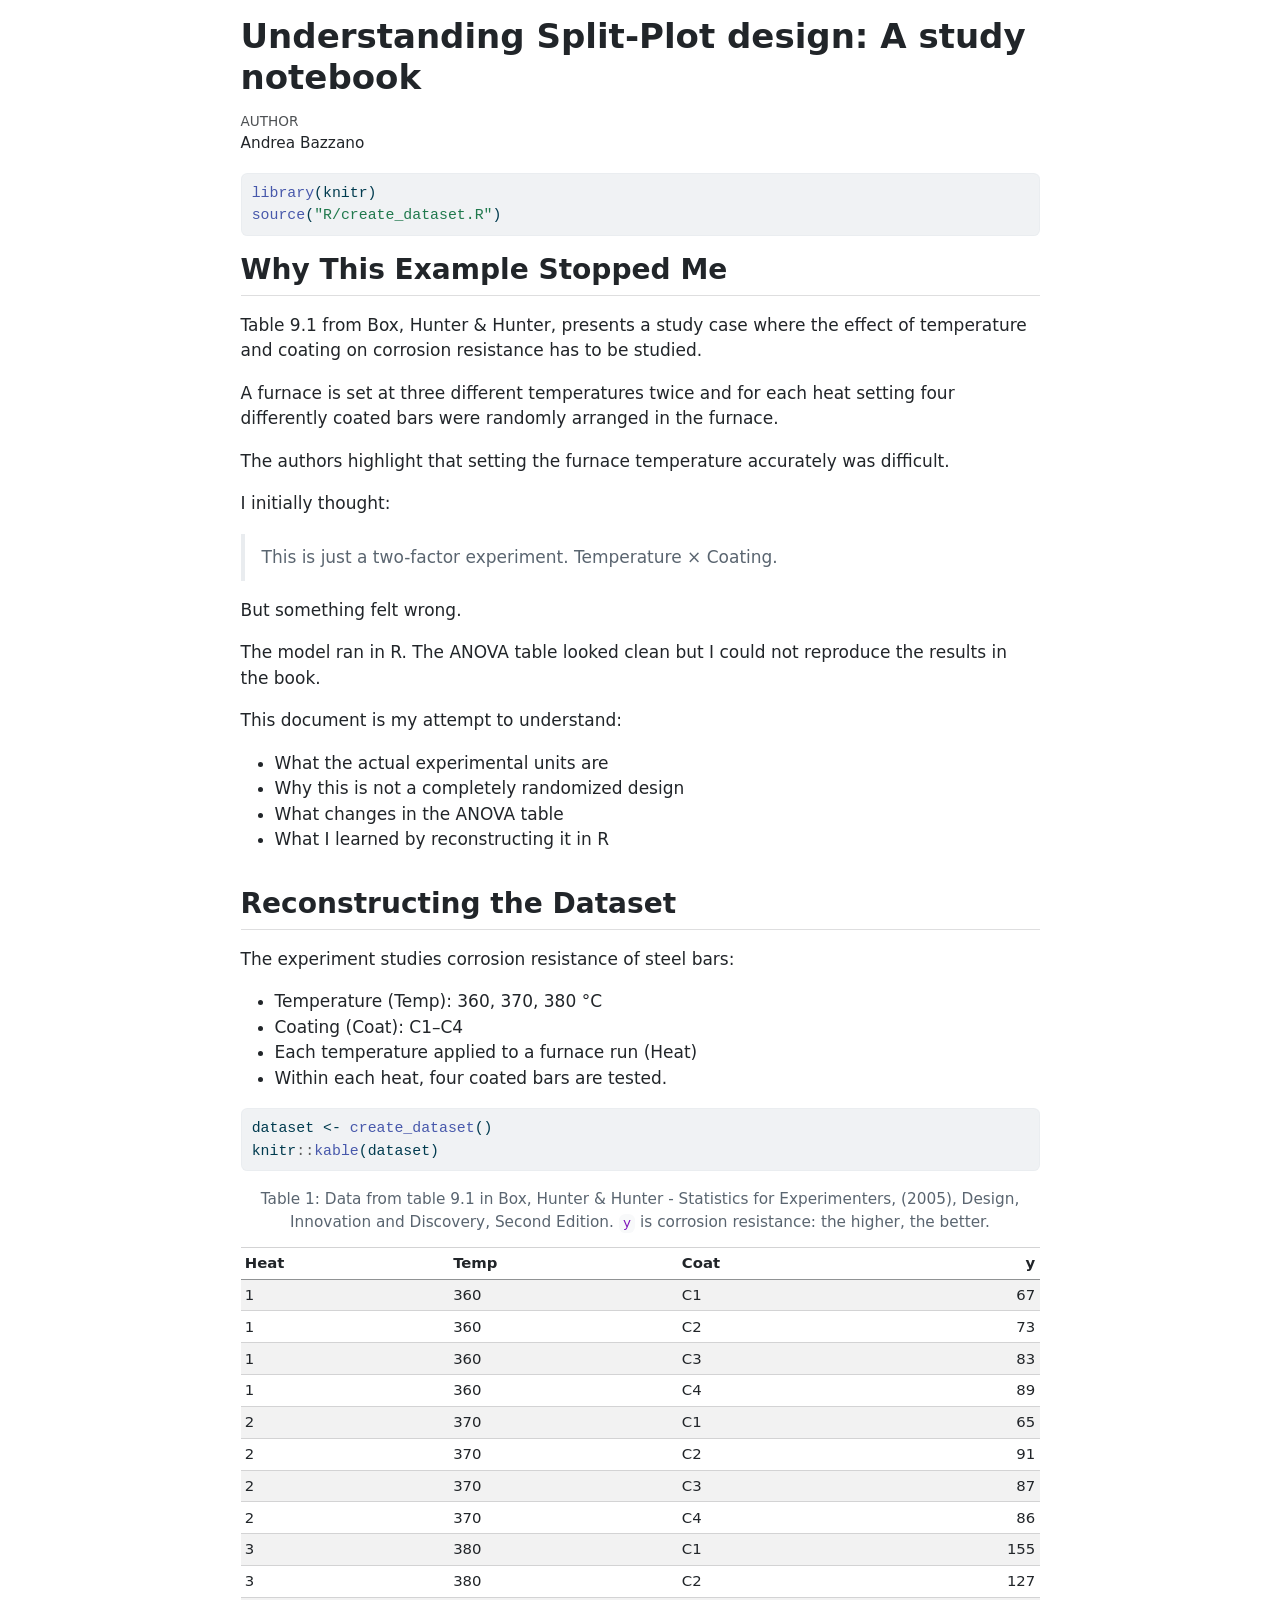
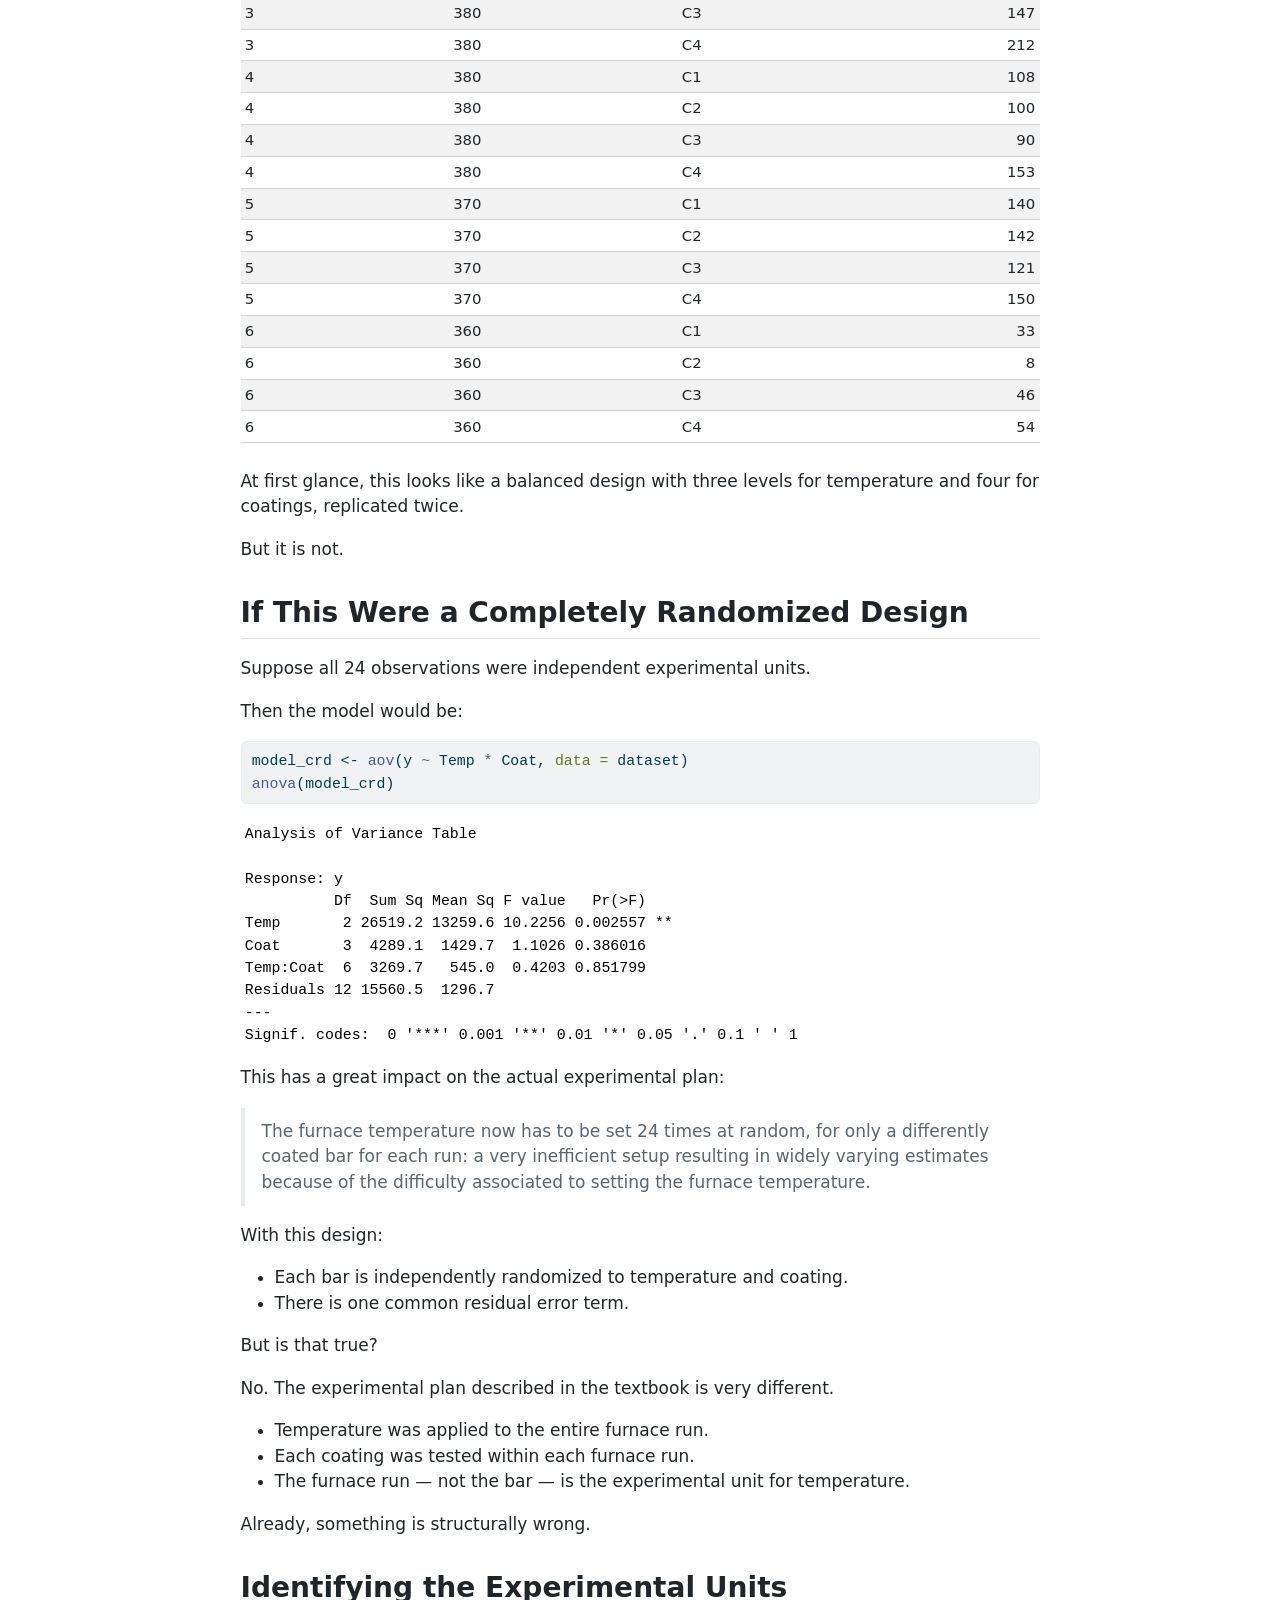
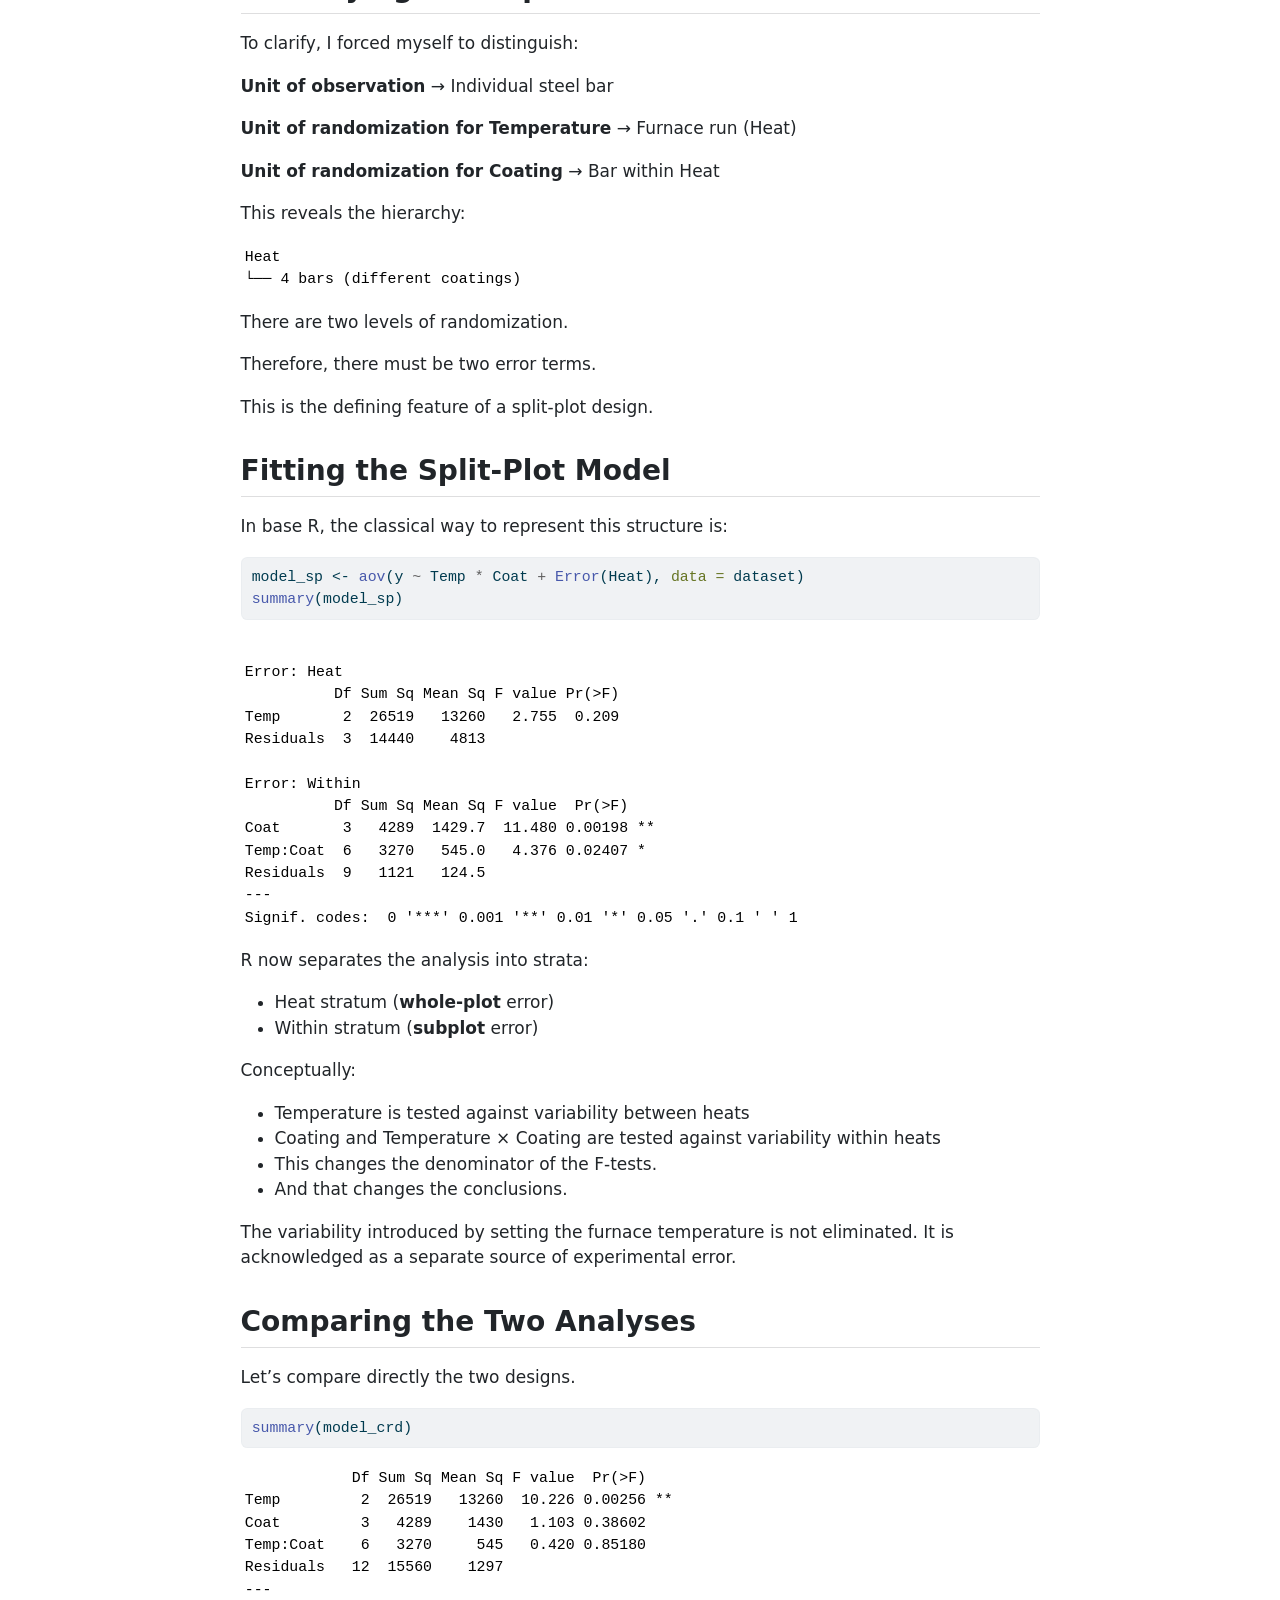
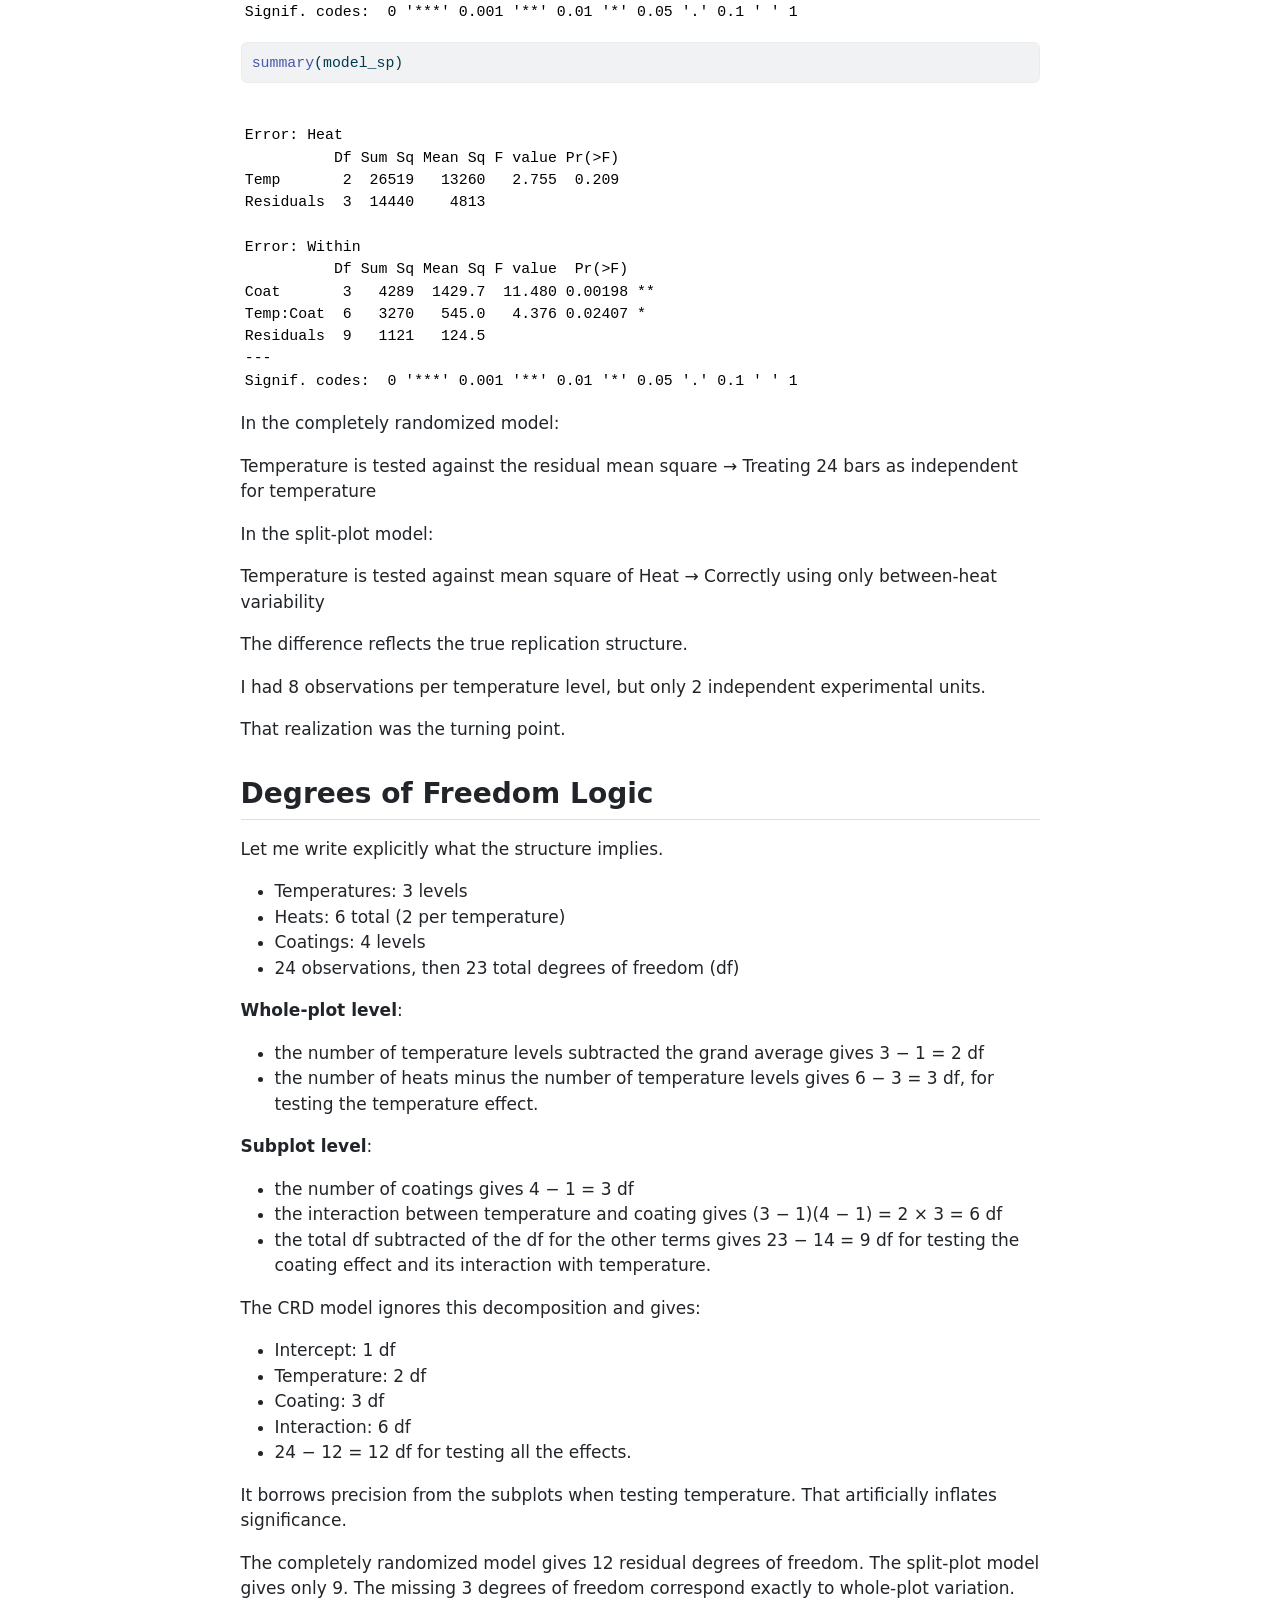
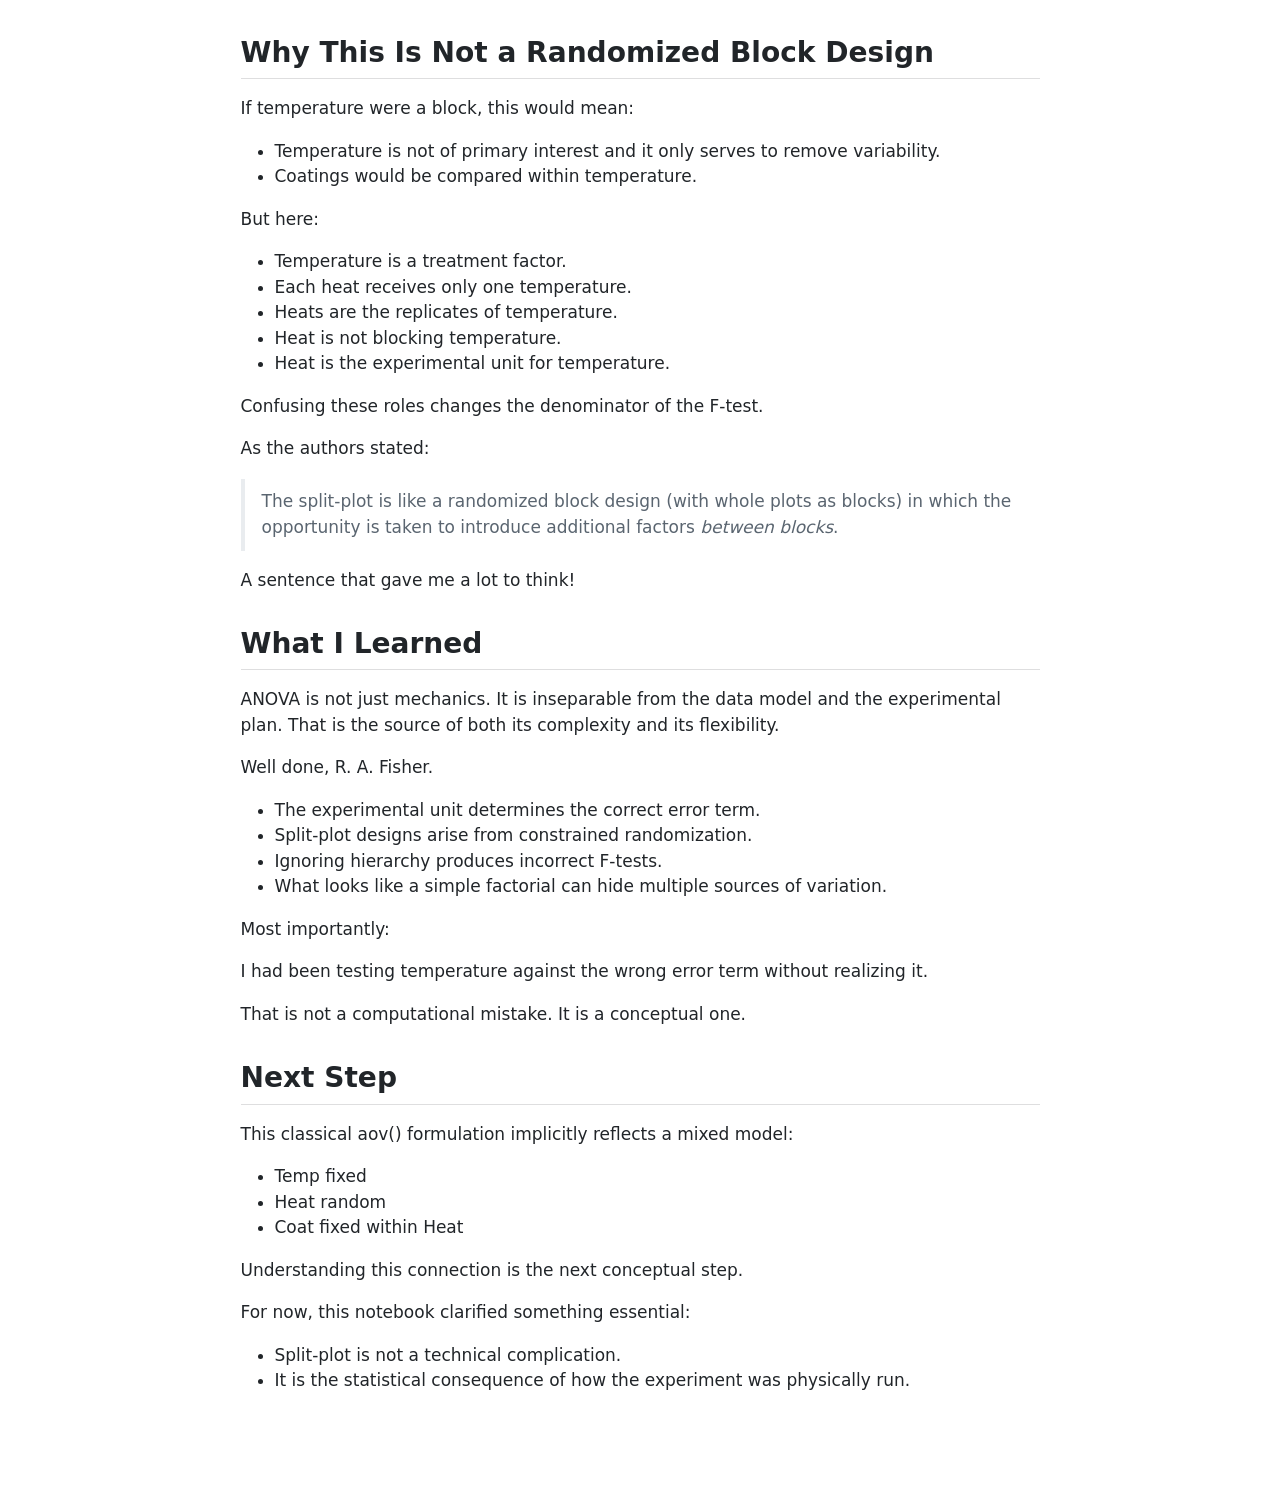
==== commit 5c9feb2e: "Built site for gh-pages" ====
--- a/index.html
+++ b/index.html
@@ -2,7 +2,7 @@
 <html xmlns="http://www.w3.org/1999/xhtml" lang="en" xml:lang="en"><head>
 
 <meta charset="utf-8">
-<meta name="generator" content="quarto-1.8.27">
+<meta name="generator" content="quarto-1.7.32">
 
 <meta name="viewport" content="width=device-width, initial-scale=1.0, user-scalable=yes">
 
@@ -62,15 +62,14 @@
 <script src="report_files/libs/clipboard/clipboard.min.js"></script>
 <script src="report_files/libs/quarto-html/quarto.js" type="module"></script>
 <script src="report_files/libs/quarto-html/tabsets/tabsets.js" type="module"></script>
-<script src="report_files/libs/quarto-html/axe/axe-check.js" type="module"></script>
 <script src="report_files/libs/quarto-html/popper.min.js"></script>
 <script src="report_files/libs/quarto-html/tippy.umd.min.js"></script>
 <script src="report_files/libs/quarto-html/anchor.min.js"></script>
 <link href="report_files/libs/quarto-html/tippy.css" rel="stylesheet">
-<link href="report_files/libs/quarto-html/quarto-syntax-highlighting-ed96de9b727972fe78a7b5d16c58bf87.css" rel="stylesheet" id="quarto-text-highlighting-styles">
+<link href="report_files/libs/quarto-html/quarto-syntax-highlighting-37eea08aefeeee20ff55810ff984fec1.css" rel="stylesheet" id="quarto-text-highlighting-styles">
 <script src="report_files/libs/bootstrap/bootstrap.min.js"></script>
 <link href="report_files/libs/bootstrap/bootstrap-icons.css" rel="stylesheet">
-<link href="report_files/libs/bootstrap/bootstrap-1d090f757e2aa3c57a39f7a6ee6efa83.min.css" rel="stylesheet" append-hash="true" id="quarto-bootstrap" data-mode="light">
+<link href="report_files/libs/bootstrap/bootstrap-2d73af08e50191c404607600e6e0cdff.min.css" rel="stylesheet" append-hash="true" id="quarto-bootstrap" data-mode="light">
 
 
 </head>
@@ -107,8 +106,8 @@
 
 
 <div class="cell">
-<div class="code-copy-outer-scaffold"><div class="sourceCode cell-code" id="cb1"><pre class="sourceCode r code-with-copy"><code class="sourceCode r"><span id="cb1-1"><a href="#cb1-1" aria-hidden="true" tabindex="-1"></a><span class="fu">library</span>(knitr)</span>
-<span id="cb1-2"><a href="#cb1-2" aria-hidden="true" tabindex="-1"></a><span class="fu">source</span>(<span class="st">"R/create_dataset.R"</span>)</span></code></pre></div><button title="Copy to Clipboard" class="code-copy-button"><i class="bi"></i></button></div>
+<div class="sourceCode cell-code" id="cb1"><pre class="sourceCode r code-with-copy"><code class="sourceCode r"><span id="cb1-1"><a href="#cb1-1" aria-hidden="true" tabindex="-1"></a><span class="fu">library</span>(knitr)</span>
+<span id="cb1-2"><a href="#cb1-2" aria-hidden="true" tabindex="-1"></a><span class="fu">source</span>(<span class="st">"R/create_dataset.R"</span>)</span></code><button title="Copy to Clipboard" class="code-copy-button"><i class="bi"></i></button></pre></div>
 </div>
 <section id="why-this-example-stopped-me" class="level2">
 <h2 class="anchored" data-anchor-id="why-this-example-stopped-me">Why This Example Stopped Me</h2>
@@ -139,8 +138,8 @@
 <li>Within each heat, four coated bars are tested.</li>
 </ul>
 <div class="cell">
-<div class="code-copy-outer-scaffold"><div class="sourceCode cell-code" id="cb2"><pre class="sourceCode r code-with-copy"><code class="sourceCode r"><span id="cb2-1"><a href="#cb2-1" aria-hidden="true" tabindex="-1"></a>dataset <span class="ot">&lt;-</span> <span class="fu">create_dataset</span>()</span>
-<span id="cb2-2"><a href="#cb2-2" aria-hidden="true" tabindex="-1"></a>knitr<span class="sc">::</span><span class="fu">kable</span>(dataset)</span></code></pre></div><button title="Copy to Clipboard" class="code-copy-button"><i class="bi"></i></button></div>
+<div class="sourceCode cell-code" id="cb2"><pre class="sourceCode r code-with-copy"><code class="sourceCode r"><span id="cb2-1"><a href="#cb2-1" aria-hidden="true" tabindex="-1"></a>dataset <span class="ot">&lt;-</span> <span class="fu">create_dataset</span>()</span>
+<span id="cb2-2"><a href="#cb2-2" aria-hidden="true" tabindex="-1"></a>knitr<span class="sc">::</span><span class="fu">kable</span>(dataset)</span></code><button title="Copy to Clipboard" class="code-copy-button"><i class="bi"></i></button></pre></div>
 <div id="tbl-dataset" class="cell quarto-float quarto-figure quarto-figure-center anchored">
 <figure class="quarto-float quarto-float-tbl figure">
 <figcaption class="quarto-float-caption-top quarto-float-caption quarto-float-tbl" id="tbl-dataset-caption-0ceaefa1-69ba-4598-a22c-09a6ac19f8ca">
@@ -317,14 +316,14 @@
 <p>Suppose all 24 observations were independent experimental units.</p>
 <p>Then the model would be:</p>
 <div class="cell">
-<div class="code-copy-outer-scaffold"><div class="sourceCode cell-code" id="cb3"><pre class="sourceCode r code-with-copy"><code class="sourceCode r"><span id="cb3-1"><a href="#cb3-1" aria-hidden="true" tabindex="-1"></a>model_crd <span class="ot">&lt;-</span> <span class="fu">aov</span>(y <span class="sc">~</span> Temp <span class="sc">*</span> Coat, <span class="at">data =</span> dataset)</span>
-<span id="cb3-2"><a href="#cb3-2" aria-hidden="true" tabindex="-1"></a><span class="fu">anova</span>(model_crd)</span></code></pre></div><button title="Copy to Clipboard" class="code-copy-button"><i class="bi"></i></button></div>
+<div class="sourceCode cell-code" id="cb3"><pre class="sourceCode r code-with-copy"><code class="sourceCode r"><span id="cb3-1"><a href="#cb3-1" aria-hidden="true" tabindex="-1"></a>model_crd <span class="ot">&lt;-</span> <span class="fu">aov</span>(y <span class="sc">~</span> Temp <span class="sc">*</span> Coat, <span class="at">data =</span> dataset)</span>
+<span id="cb3-2"><a href="#cb3-2" aria-hidden="true" tabindex="-1"></a><span class="fu">anova</span>(model_crd)</span></code><button title="Copy to Clipboard" class="code-copy-button"><i class="bi"></i></button></pre></div>
 <div class="cell-output cell-output-stdout">
 <pre><code>Analysis of Variance Table
 
 Response: y
           Df  Sum Sq Mean Sq F value   Pr(&gt;F)   
-Temp       2 26519.3 13259.6 10.2256 0.002557 **
+Temp       2 26519.2 13259.6 10.2256 0.002557 **
 Coat       3  4289.1  1429.7  1.1026 0.386016   
 Temp:Coat  6  3269.7   545.0  0.4203 0.851799   
 Residuals 12 15560.5  1296.7                    
@@ -367,8 +366,8 @@
 <h2 class="anchored" data-anchor-id="fitting-the-split-plot-model">Fitting the Split-Plot Model</h2>
 <p>In base R, the classical way to represent this structure is:</p>
 <div class="cell">
-<div class="code-copy-outer-scaffold"><div class="sourceCode cell-code" id="cb6"><pre class="sourceCode r code-with-copy"><code class="sourceCode r"><span id="cb6-1"><a href="#cb6-1" aria-hidden="true" tabindex="-1"></a>model_sp <span class="ot">&lt;-</span> <span class="fu">aov</span>(y <span class="sc">~</span> Temp <span class="sc">*</span> Coat <span class="sc">+</span> <span class="fu">Error</span>(Heat), <span class="at">data =</span> dataset)</span>
-<span id="cb6-2"><a href="#cb6-2" aria-hidden="true" tabindex="-1"></a><span class="fu">summary</span>(model_sp)</span></code></pre></div><button title="Copy to Clipboard" class="code-copy-button"><i class="bi"></i></button></div>
+<div class="sourceCode cell-code" id="cb6"><pre class="sourceCode r code-with-copy"><code class="sourceCode r"><span id="cb6-1"><a href="#cb6-1" aria-hidden="true" tabindex="-1"></a>model_sp <span class="ot">&lt;-</span> <span class="fu">aov</span>(y <span class="sc">~</span> Temp <span class="sc">*</span> Coat <span class="sc">+</span> <span class="fu">Error</span>(Heat), <span class="at">data =</span> dataset)</span>
+<span id="cb6-2"><a href="#cb6-2" aria-hidden="true" tabindex="-1"></a><span class="fu">summary</span>(model_sp)</span></code><button title="Copy to Clipboard" class="code-copy-button"><i class="bi"></i></button></pre></div>
 <div class="cell-output cell-output-stdout">
 <pre><code>
 Error: Heat
@@ -403,7 +402,7 @@
 <h2 class="anchored" data-anchor-id="comparing-the-two-analyses">Comparing the Two Analyses</h2>
 <p>Let’s compare directly the two designs.</p>
 <div class="cell">
-<div class="code-copy-outer-scaffold"><div class="sourceCode cell-code" id="cb8"><pre class="sourceCode r code-with-copy"><code class="sourceCode r"><span id="cb8-1"><a href="#cb8-1" aria-hidden="true" tabindex="-1"></a><span class="fu">summary</span>(model_crd)</span></code></pre></div><button title="Copy to Clipboard" class="code-copy-button"><i class="bi"></i></button></div>
+<div class="sourceCode cell-code" id="cb8"><pre class="sourceCode r code-with-copy"><code class="sourceCode r"><span id="cb8-1"><a href="#cb8-1" aria-hidden="true" tabindex="-1"></a><span class="fu">summary</span>(model_crd)</span></code><button title="Copy to Clipboard" class="code-copy-button"><i class="bi"></i></button></pre></div>
 <div class="cell-output cell-output-stdout">
 <pre><code>            Df Sum Sq Mean Sq F value  Pr(&gt;F)   
 Temp         2  26519   13260  10.226 0.00256 **
@@ -413,7 +412,7 @@
 ---
 Signif. codes:  0 '***' 0.001 '**' 0.01 '*' 0.05 '.' 0.1 ' ' 1</code></pre>
 </div>
-<div class="code-copy-outer-scaffold"><div class="sourceCode cell-code" id="cb10"><pre class="sourceCode r code-with-copy"><code class="sourceCode r"><span id="cb10-1"><a href="#cb10-1" aria-hidden="true" tabindex="-1"></a><span class="fu">summary</span>(model_sp)</span></code></pre></div><button title="Copy to Clipboard" class="code-copy-button"><i class="bi"></i></button></div>
+<div class="sourceCode cell-code" id="cb10"><pre class="sourceCode r code-with-copy"><code class="sourceCode r"><span id="cb10-1"><a href="#cb10-1" aria-hidden="true" tabindex="-1"></a><span class="fu">summary</span>(model_sp)</span></code><button title="Copy to Clipboard" class="code-copy-button"><i class="bi"></i></button></pre></div>
 <div class="cell-output cell-output-stdout">
 <pre><code>
 Error: Heat
@@ -574,14 +573,13 @@
       e.clearSelection();
     }
     const getTextToCopy = function(trigger) {
-      const outerScaffold = trigger.parentElement.cloneNode(true);
-      const codeEl = outerScaffold.querySelector('code');
-      for (const childEl of codeEl.children) {
-        if (isCodeAnnotation(childEl)) {
-          childEl.remove();
-        }
-      }
-      return codeEl.innerText;
+        const codeEl = trigger.previousElementSibling.cloneNode(true);
+        for (const childEl of codeEl.children) {
+          if (isCodeAnnotation(childEl)) {
+            childEl.remove();
+          }
+        }
+        return codeEl.innerText;
     }
     const clipboard = new window.ClipboardJS('.code-copy-button:not([data-in-quarto-modal])', {
       text: getTextToCopy
--- a/report_files/libs/quarto-html/quarto-syntax-highlighting-37eea08aefeeee20ff55810ff984fec1.css
+++ b/report_files/libs/quarto-html/quarto-syntax-highlighting-37eea08aefeeee20ff55810ff984fec1.css
@@ -0,0 +1,236 @@
+/* quarto syntax highlight colors */
+:root {
+  --quarto-hl-ot-color: #003B4F;
+  --quarto-hl-at-color: #657422;
+  --quarto-hl-ss-color: #20794D;
+  --quarto-hl-an-color: #5E5E5E;
+  --quarto-hl-fu-color: #4758AB;
+  --quarto-hl-st-color: #20794D;
+  --quarto-hl-cf-color: #003B4F;
+  --quarto-hl-op-color: #5E5E5E;
+  --quarto-hl-er-color: #AD0000;
+  --quarto-hl-bn-color: #AD0000;
+  --quarto-hl-al-color: #AD0000;
+  --quarto-hl-va-color: #111111;
+  --quarto-hl-bu-color: inherit;
+  --quarto-hl-ex-color: inherit;
+  --quarto-hl-pp-color: #AD0000;
+  --quarto-hl-in-color: #5E5E5E;
+  --quarto-hl-vs-color: #20794D;
+  --quarto-hl-wa-color: #5E5E5E;
+  --quarto-hl-do-color: #5E5E5E;
+  --quarto-hl-im-color: #00769E;
+  --quarto-hl-ch-color: #20794D;
+  --quarto-hl-dt-color: #AD0000;
+  --quarto-hl-fl-color: #AD0000;
+  --quarto-hl-co-color: #5E5E5E;
+  --quarto-hl-cv-color: #5E5E5E;
+  --quarto-hl-cn-color: #8f5902;
+  --quarto-hl-sc-color: #5E5E5E;
+  --quarto-hl-dv-color: #AD0000;
+  --quarto-hl-kw-color: #003B4F;
+}
+
+/* other quarto variables */
+:root {
+  --quarto-font-monospace: SFMono-Regular, Menlo, Monaco, Consolas, "Liberation Mono", "Courier New", monospace;
+}
+
+/* syntax highlight based on Pandoc's rules */
+pre > code.sourceCode > span {
+  color: #003B4F;
+}
+
+code.sourceCode > span {
+  color: #003B4F;
+}
+
+div.sourceCode,
+div.sourceCode pre.sourceCode {
+  color: #003B4F;
+}
+
+/* Normal */
+code span {
+  color: #003B4F;
+}
+
+/* Alert */
+code span.al {
+  color: #AD0000;
+  font-style: inherit;
+}
+
+/* Annotation */
+code span.an {
+  color: #5E5E5E;
+  font-style: inherit;
+}
+
+/* Attribute */
+code span.at {
+  color: #657422;
+  font-style: inherit;
+}
+
+/* BaseN */
+code span.bn {
+  color: #AD0000;
+  font-style: inherit;
+}
+
+/* BuiltIn */
+code span.bu {
+  font-style: inherit;
+}
+
+/* ControlFlow */
+code span.cf {
+  color: #003B4F;
+  font-weight: bold;
+  font-style: inherit;
+}
+
+/* Char */
+code span.ch {
+  color: #20794D;
+  font-style: inherit;
+}
+
+/* Constant */
+code span.cn {
+  color: #8f5902;
+  font-style: inherit;
+}
+
+/* Comment */
+code span.co {
+  color: #5E5E5E;
+  font-style: inherit;
+}
+
+/* CommentVar */
+code span.cv {
+  color: #5E5E5E;
+  font-style: italic;
+}
+
+/* Documentation */
+code span.do {
+  color: #5E5E5E;
+  font-style: italic;
+}
+
+/* DataType */
+code span.dt {
+  color: #AD0000;
+  font-style: inherit;
+}
+
+/* DecVal */
+code span.dv {
+  color: #AD0000;
+  font-style: inherit;
+}
+
+/* Error */
+code span.er {
+  color: #AD0000;
+  font-style: inherit;
+}
+
+/* Extension */
+code span.ex {
+  font-style: inherit;
+}
+
+/* Float */
+code span.fl {
+  color: #AD0000;
+  font-style: inherit;
+}
+
+/* Function */
+code span.fu {
+  color: #4758AB;
+  font-style: inherit;
+}
+
+/* Import */
+code span.im {
+  color: #00769E;
+  font-style: inherit;
+}
+
+/* Information */
+code span.in {
+  color: #5E5E5E;
+  font-style: inherit;
+}
+
+/* Keyword */
+code span.kw {
+  color: #003B4F;
+  font-weight: bold;
+  font-style: inherit;
+}
+
+/* Operator */
+code span.op {
+  color: #5E5E5E;
+  font-style: inherit;
+}
+
+/* Other */
+code span.ot {
+  color: #003B4F;
+  font-style: inherit;
+}
+
+/* Preprocessor */
+code span.pp {
+  color: #AD0000;
+  font-style: inherit;
+}
+
+/* SpecialChar */
+code span.sc {
+  color: #5E5E5E;
+  font-style: inherit;
+}
+
+/* SpecialString */
+code span.ss {
+  color: #20794D;
+  font-style: inherit;
+}
+
+/* String */
+code span.st {
+  color: #20794D;
+  font-style: inherit;
+}
+
+/* Variable */
+code span.va {
+  color: #111111;
+  font-style: inherit;
+}
+
+/* VerbatimString */
+code span.vs {
+  color: #20794D;
+  font-style: inherit;
+}
+
+/* Warning */
+code span.wa {
+  color: #5E5E5E;
+  font-style: italic;
+}
+
+.prevent-inlining {
+  content: "</";
+}
+
+/*# sourceMappingURL=27d3d809615f7771493d095567f04340.css.map */
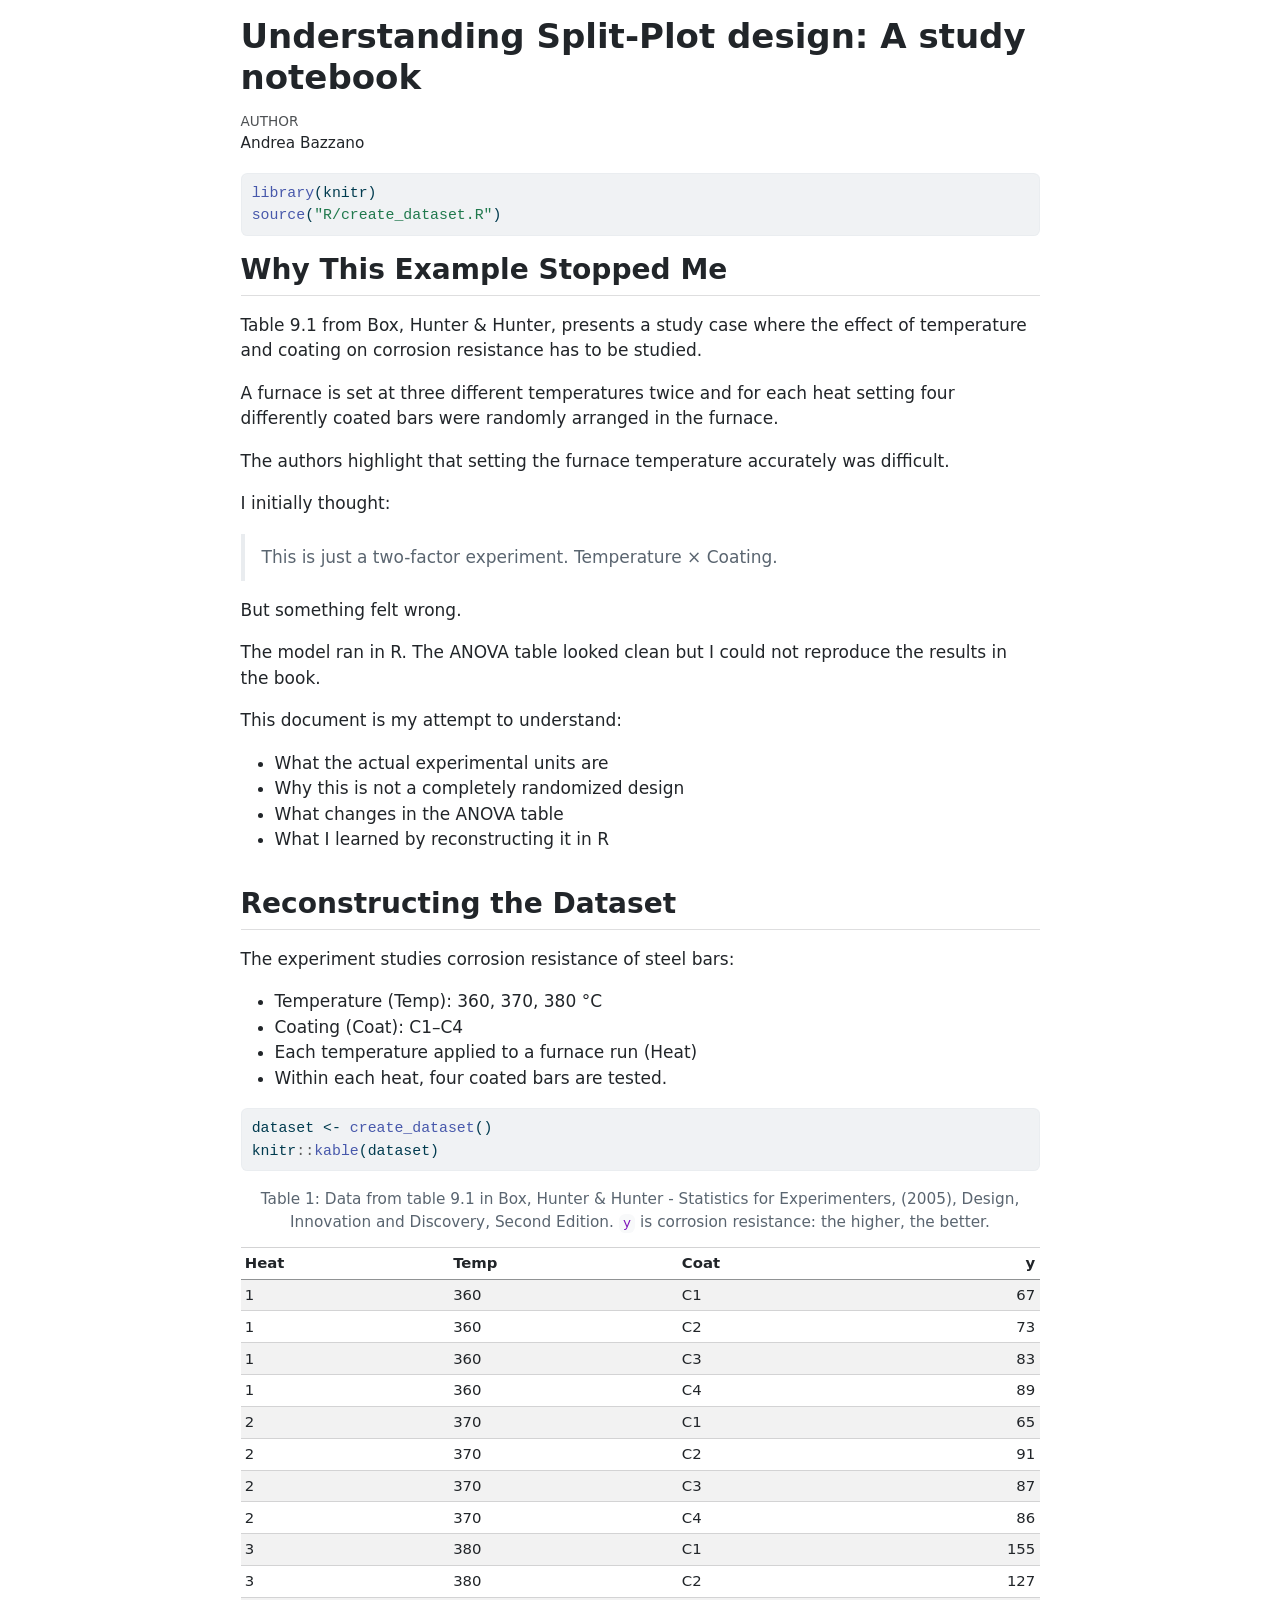
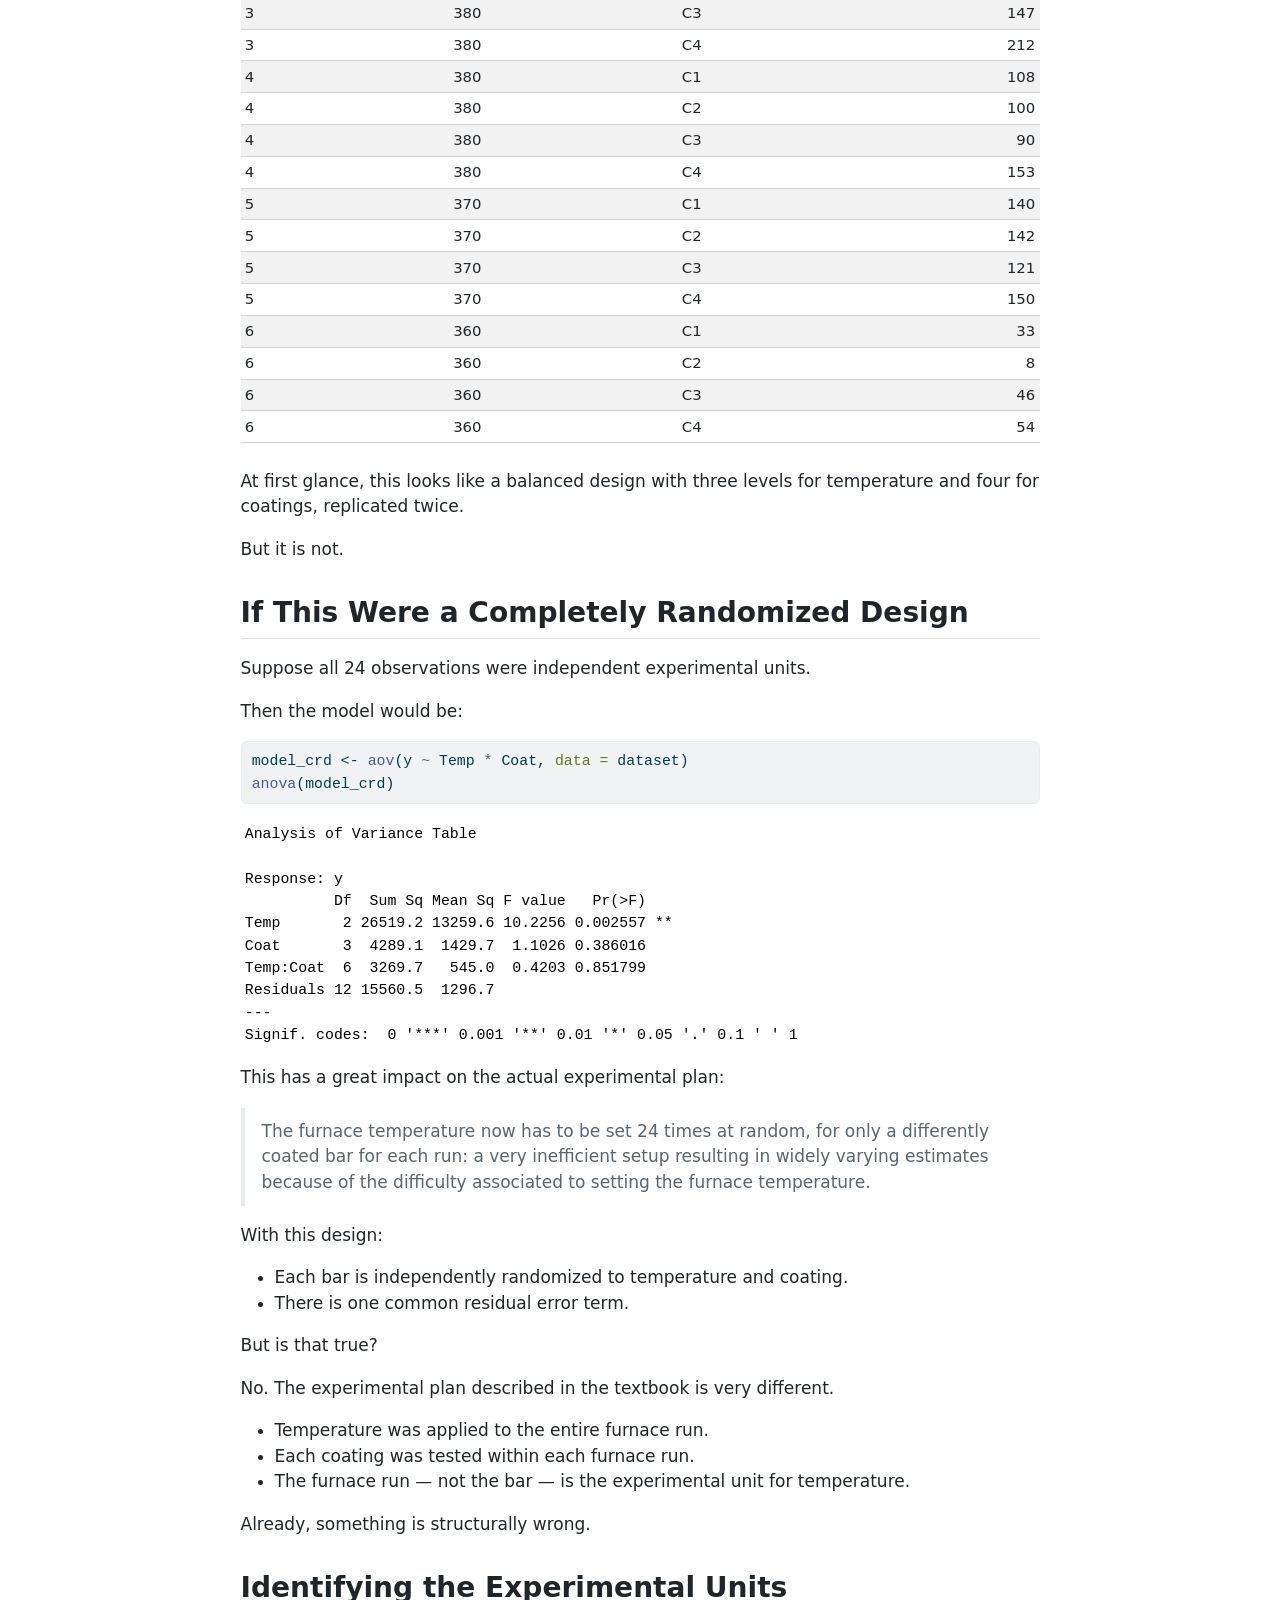
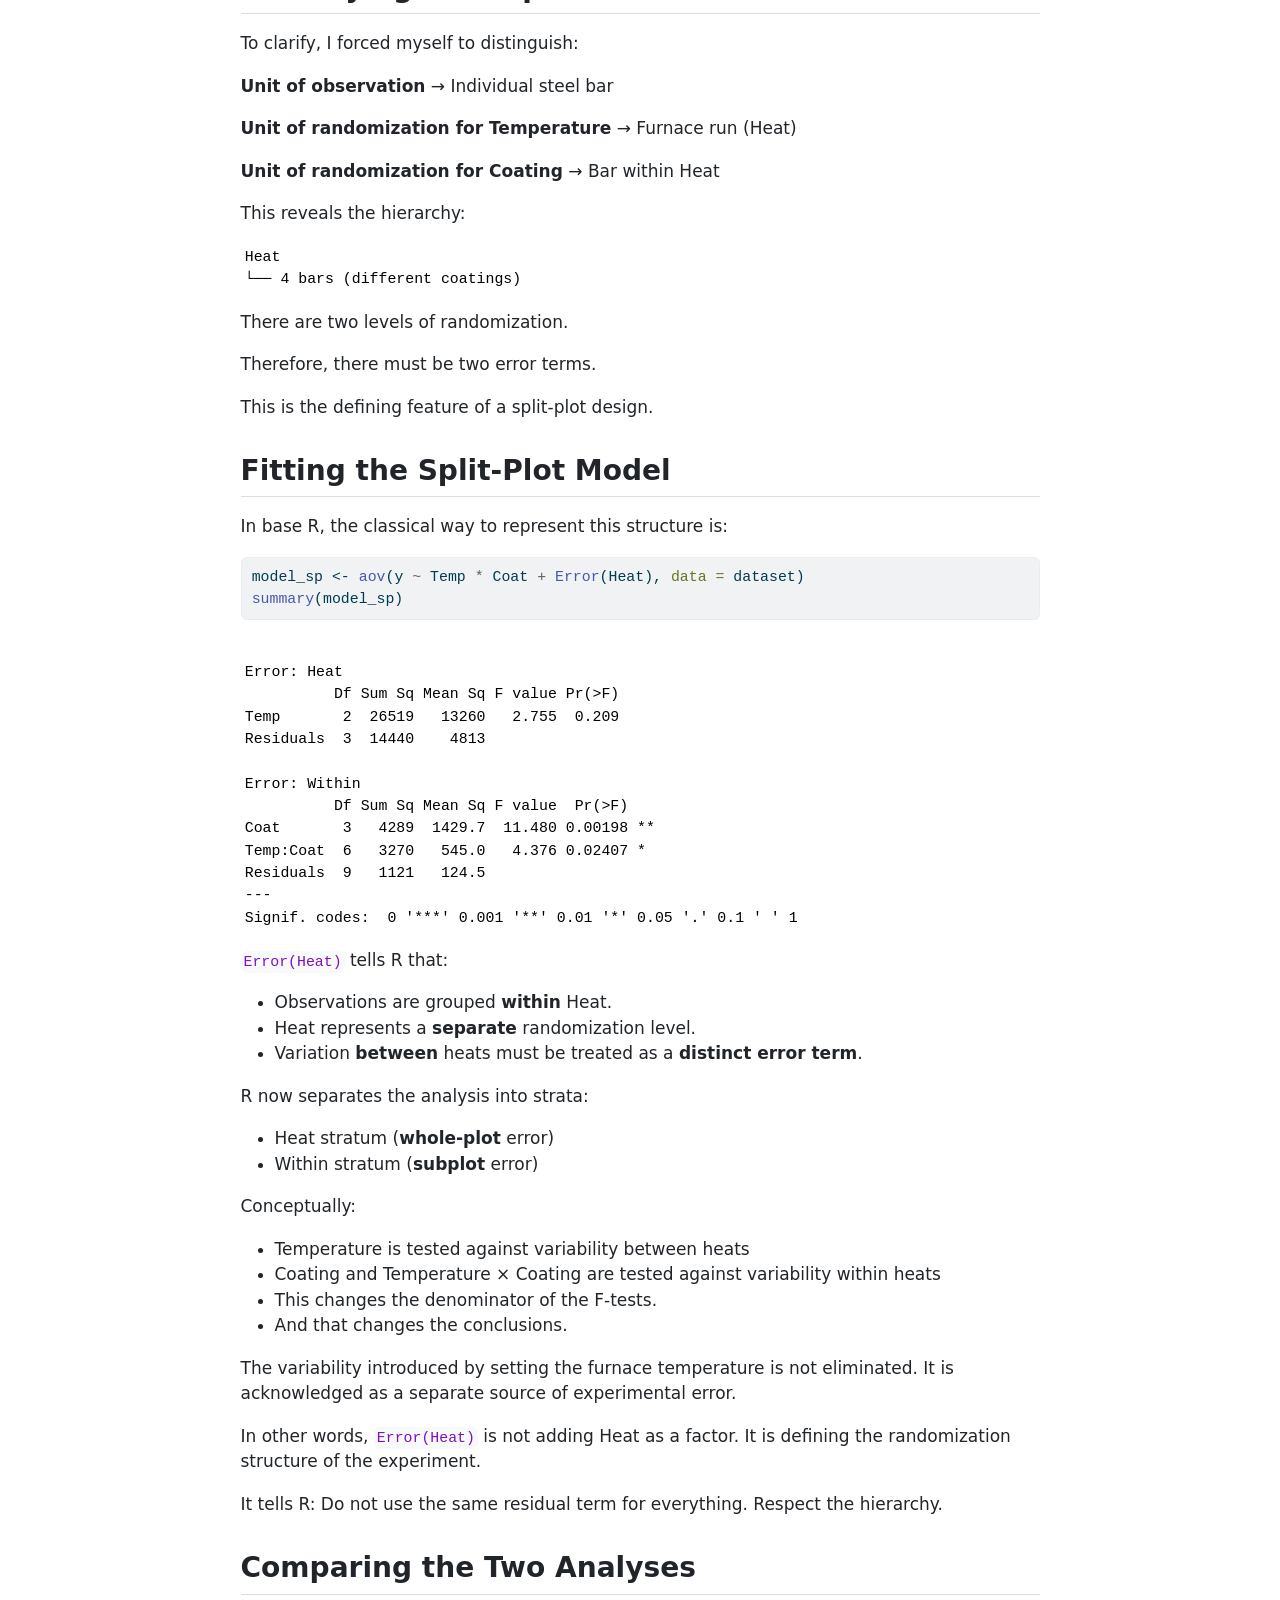
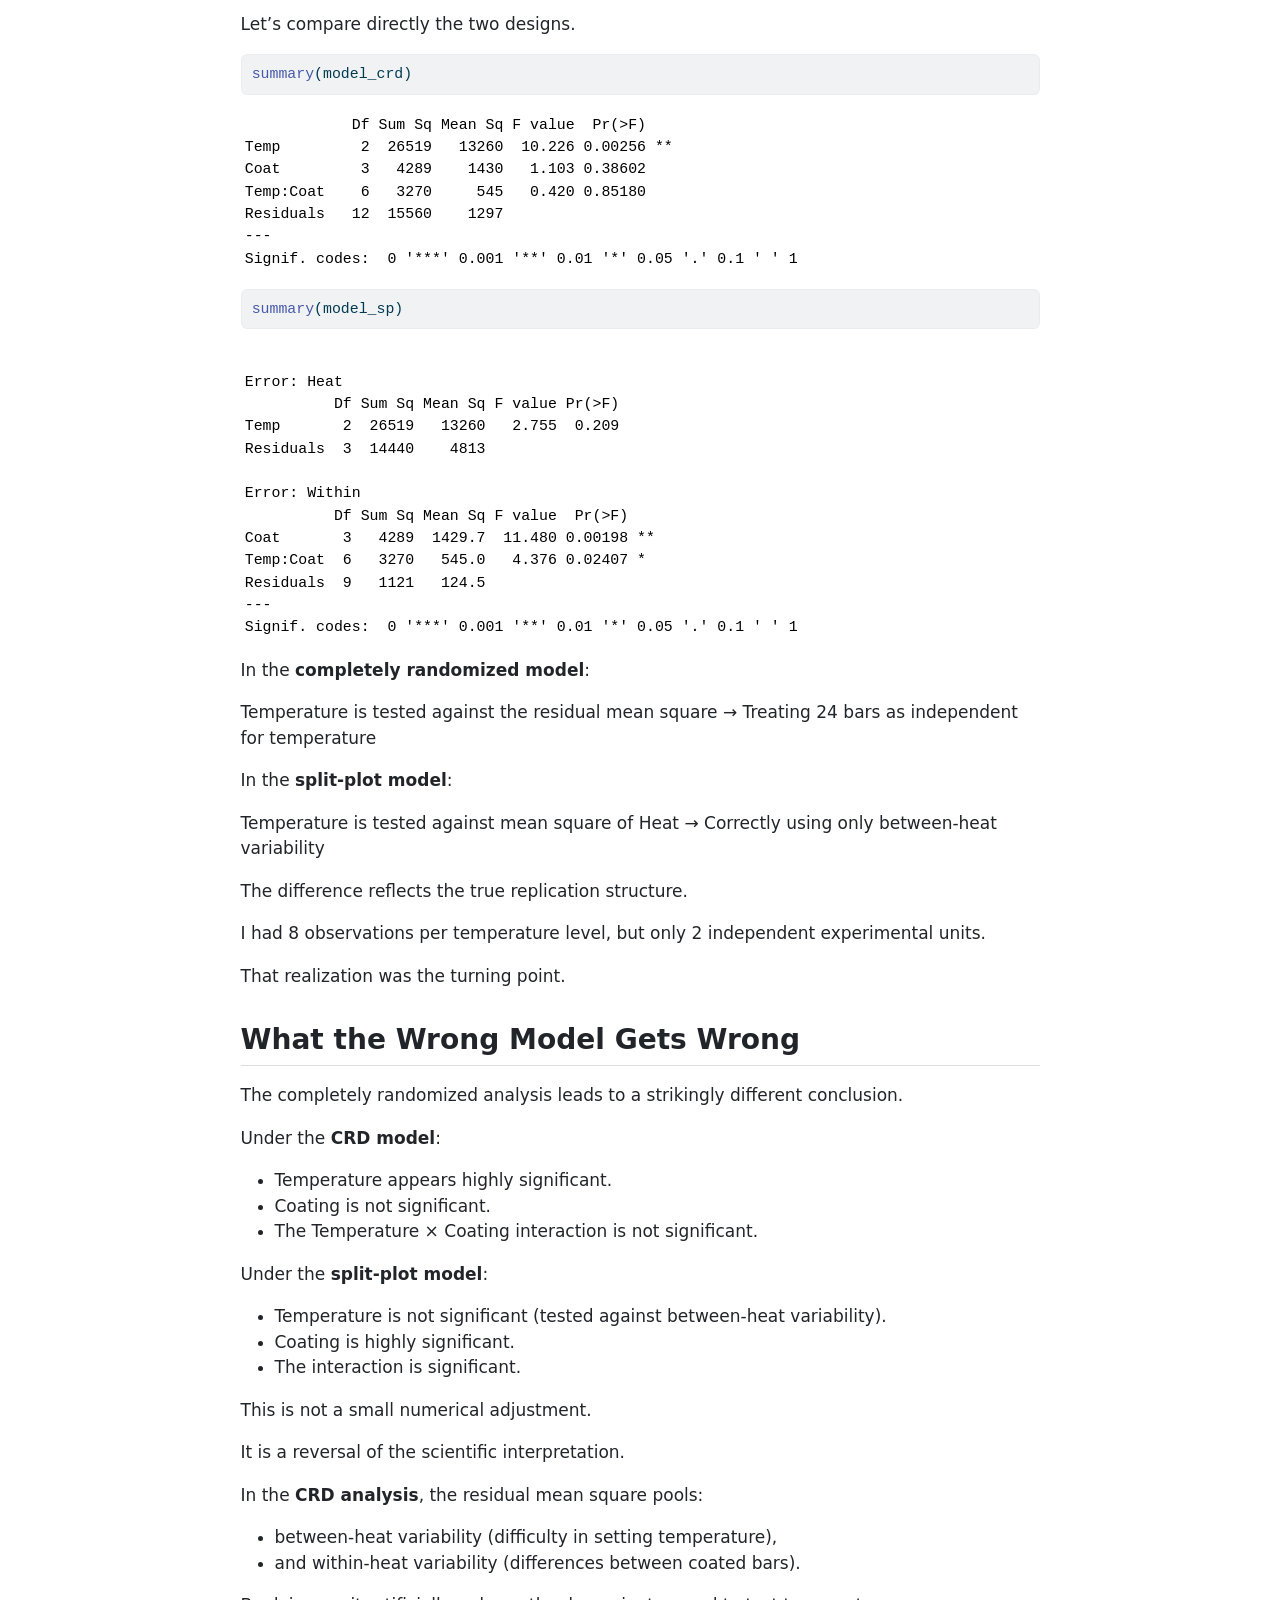
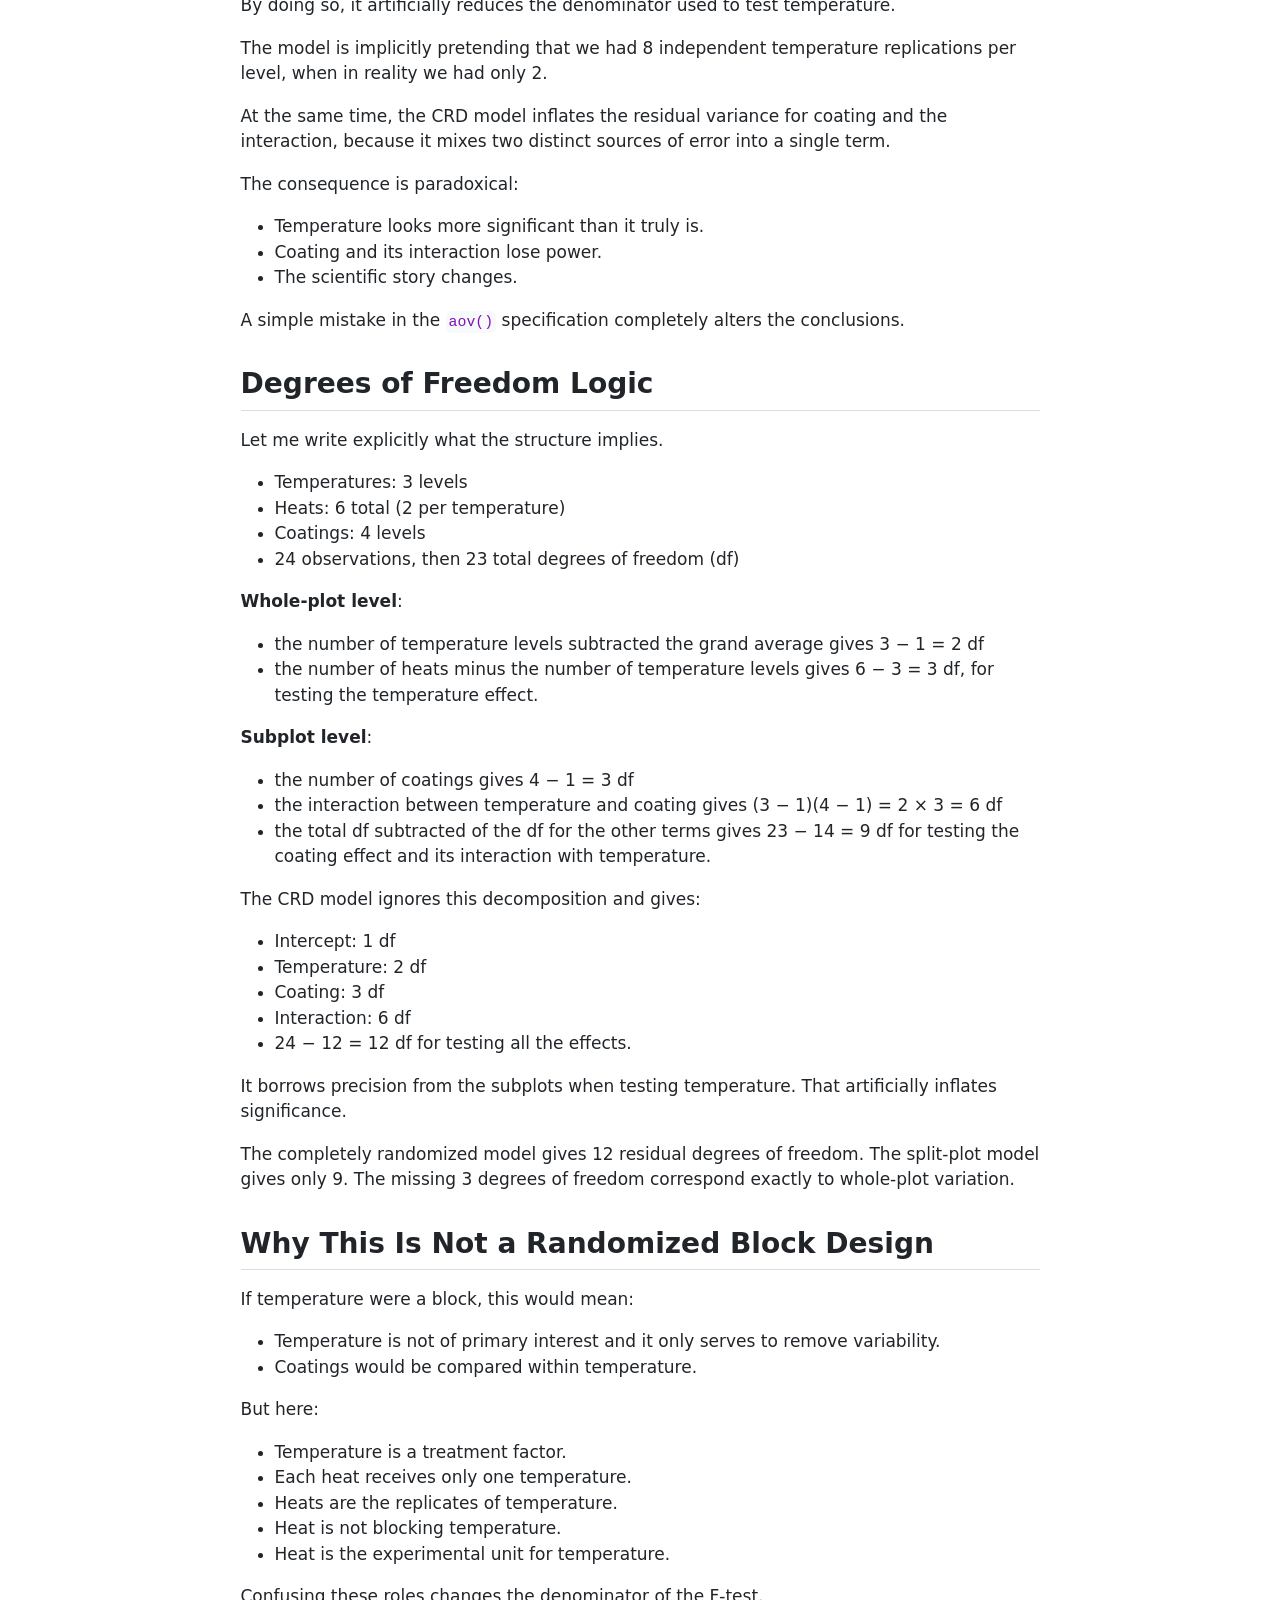
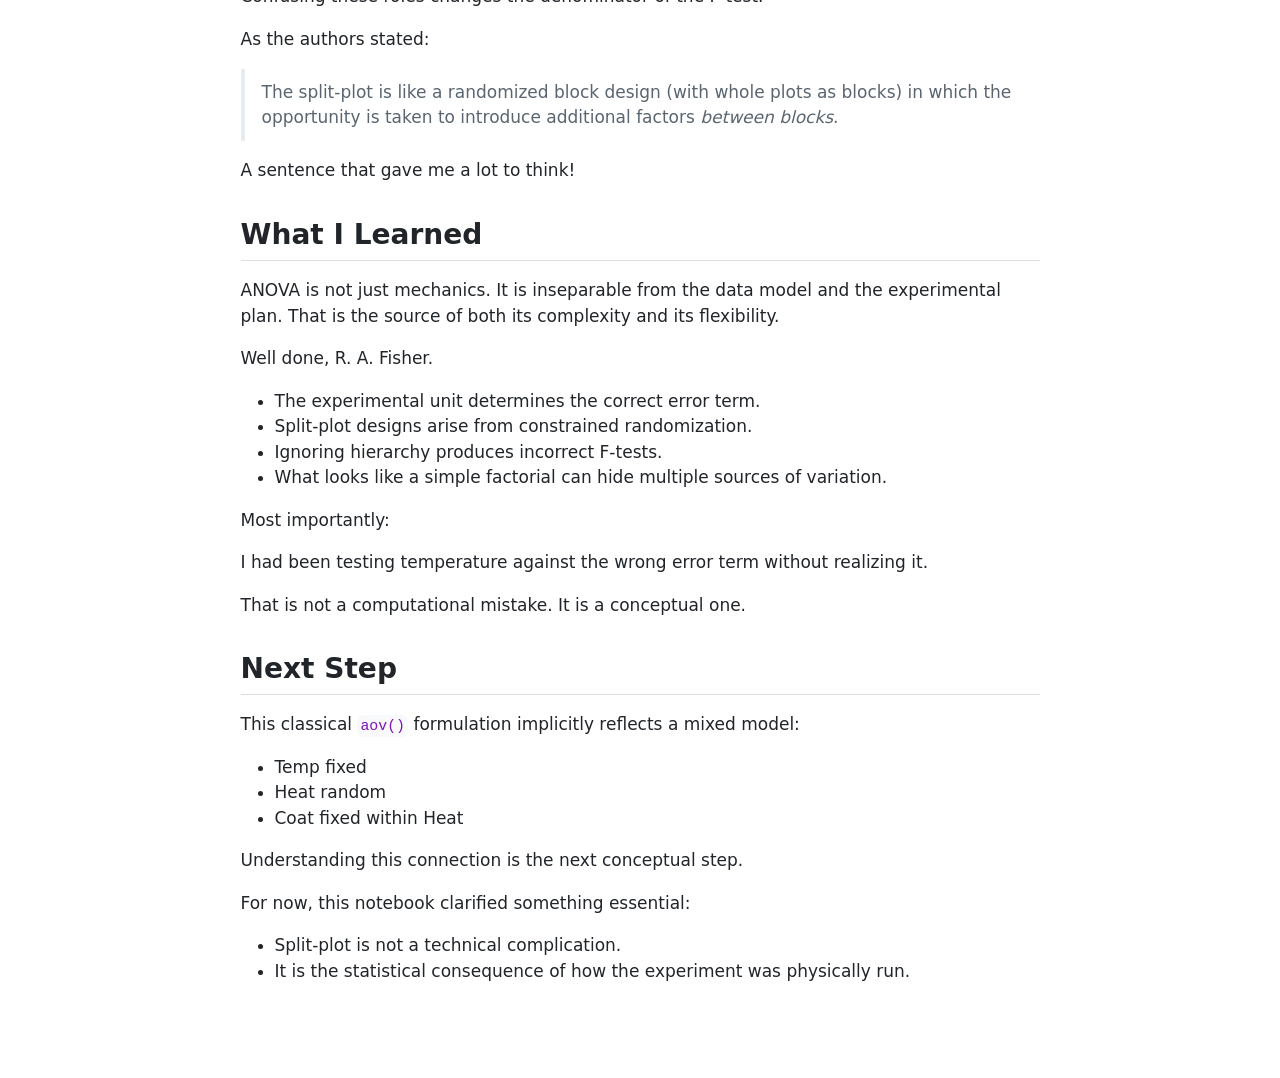
==== commit a6db8061: "Built site for gh-pages" ====
--- a/index.html
+++ b/index.html
@@ -384,6 +384,12 @@
 Signif. codes:  0 '***' 0.001 '**' 0.01 '*' 0.05 '.' 0.1 ' ' 1</code></pre>
 </div>
 </div>
+<p><code>Error(Heat)</code> tells R that:</p>
+<ul>
+<li>Observations are grouped <strong>within</strong> Heat.</li>
+<li>Heat represents a <strong>separate</strong> randomization level.</li>
+<li>Variation <strong>between</strong> heats must be treated as a <strong>distinct error term</strong>.</li>
+</ul>
 <p>R now separates the analysis into strata:</p>
 <ul>
 <li>Heat stratum (<strong>whole-plot</strong> error)</li>
@@ -397,6 +403,8 @@
 <li>And that changes the conclusions.</li>
 </ul>
 <p>The variability introduced by setting the furnace temperature is not eliminated. It is acknowledged as a separate source of experimental error.</p>
+<p>In other words, <code>Error(Heat)</code> is not adding Heat as a factor. It is defining the randomization structure of the experiment.</p>
+<p>It tells R: Do not use the same residual term for everything. Respect the hierarchy.</p>
 </section>
 <section id="comparing-the-two-analyses" class="level2">
 <h2 class="anchored" data-anchor-id="comparing-the-two-analyses">Comparing the Two Analyses</h2>
@@ -429,13 +437,46 @@
 Signif. codes:  0 '***' 0.001 '**' 0.01 '*' 0.05 '.' 0.1 ' ' 1</code></pre>
 </div>
 </div>
-<p>In the completely randomized model:</p>
+<p>In the <strong>completely randomized model</strong>:</p>
 <p>Temperature is tested against the residual mean square → Treating 24 bars as independent for temperature</p>
-<p>In the split-plot model:</p>
+<p>In the <strong>split-plot model</strong>:</p>
 <p>Temperature is tested against mean square of Heat → Correctly using only between-heat variability</p>
 <p>The difference reflects the true replication structure.</p>
 <p>I had 8 observations per temperature level, but only 2 independent experimental units.</p>
 <p>That realization was the turning point.</p>
+</section>
+<section id="what-the-wrong-model-gets-wrong" class="level2">
+<h2 class="anchored" data-anchor-id="what-the-wrong-model-gets-wrong">What the Wrong Model Gets Wrong</h2>
+<p>The completely randomized analysis leads to a strikingly different conclusion.</p>
+<p>Under the <strong>CRD model</strong>:</p>
+<ul>
+<li>Temperature appears highly significant.</li>
+<li>Coating is not significant.</li>
+<li>The Temperature × Coating interaction is not significant.</li>
+</ul>
+<p>Under the <strong>split-plot model</strong>:</p>
+<ul>
+<li>Temperature is not significant (tested against between-heat variability).</li>
+<li>Coating is highly significant.</li>
+<li>The interaction is significant.</li>
+</ul>
+<p>This is not a small numerical adjustment.</p>
+<p>It is a reversal of the scientific interpretation.</p>
+<p>In the <strong>CRD analysis</strong>, the residual mean square pools:</p>
+<ul>
+<li>between-heat variability (difficulty in setting temperature),</li>
+<li>and within-heat variability (differences between coated bars).</li>
+</ul>
+<p>By doing so, it artificially reduces the denominator used to test temperature.</p>
+<p>The model is implicitly pretending that we had 8 independent temperature replications per level, when in reality we had only 2.</p>
+<p>At the same time, the CRD model inflates the residual variance for coating and the interaction, because it mixes two distinct sources of error into a single term.</p>
+<p>The consequence is paradoxical:</p>
+<ul>
+<li>Temperature looks more significant than it truly is.</li>
+<li>Coating and its interaction lose power.</li>
+<li>The scientific story changes.</li>
+</ul>
+<p>A simple mistake in the <code>aov()</code> specification completely alters the conclusions.</p>
 </section>
 <section id="degrees-of-freedom-logic" class="level2">
 <h2 class="anchored" data-anchor-id="degrees-of-freedom-logic">Degrees of Freedom Logic</h2>
@@ -506,7 +547,7 @@
 </section>
 <section id="next-step" class="level2">
 <h2 class="anchored" data-anchor-id="next-step">Next Step</h2>
-<p>This classical aov() formulation implicitly reflects a mixed model:</p>
+<p>This classical <code>aov()</code> formulation implicitly reflects a mixed model:</p>
 <ul>
 <li>Temp fixed</li>
 <li>Heat random</li>
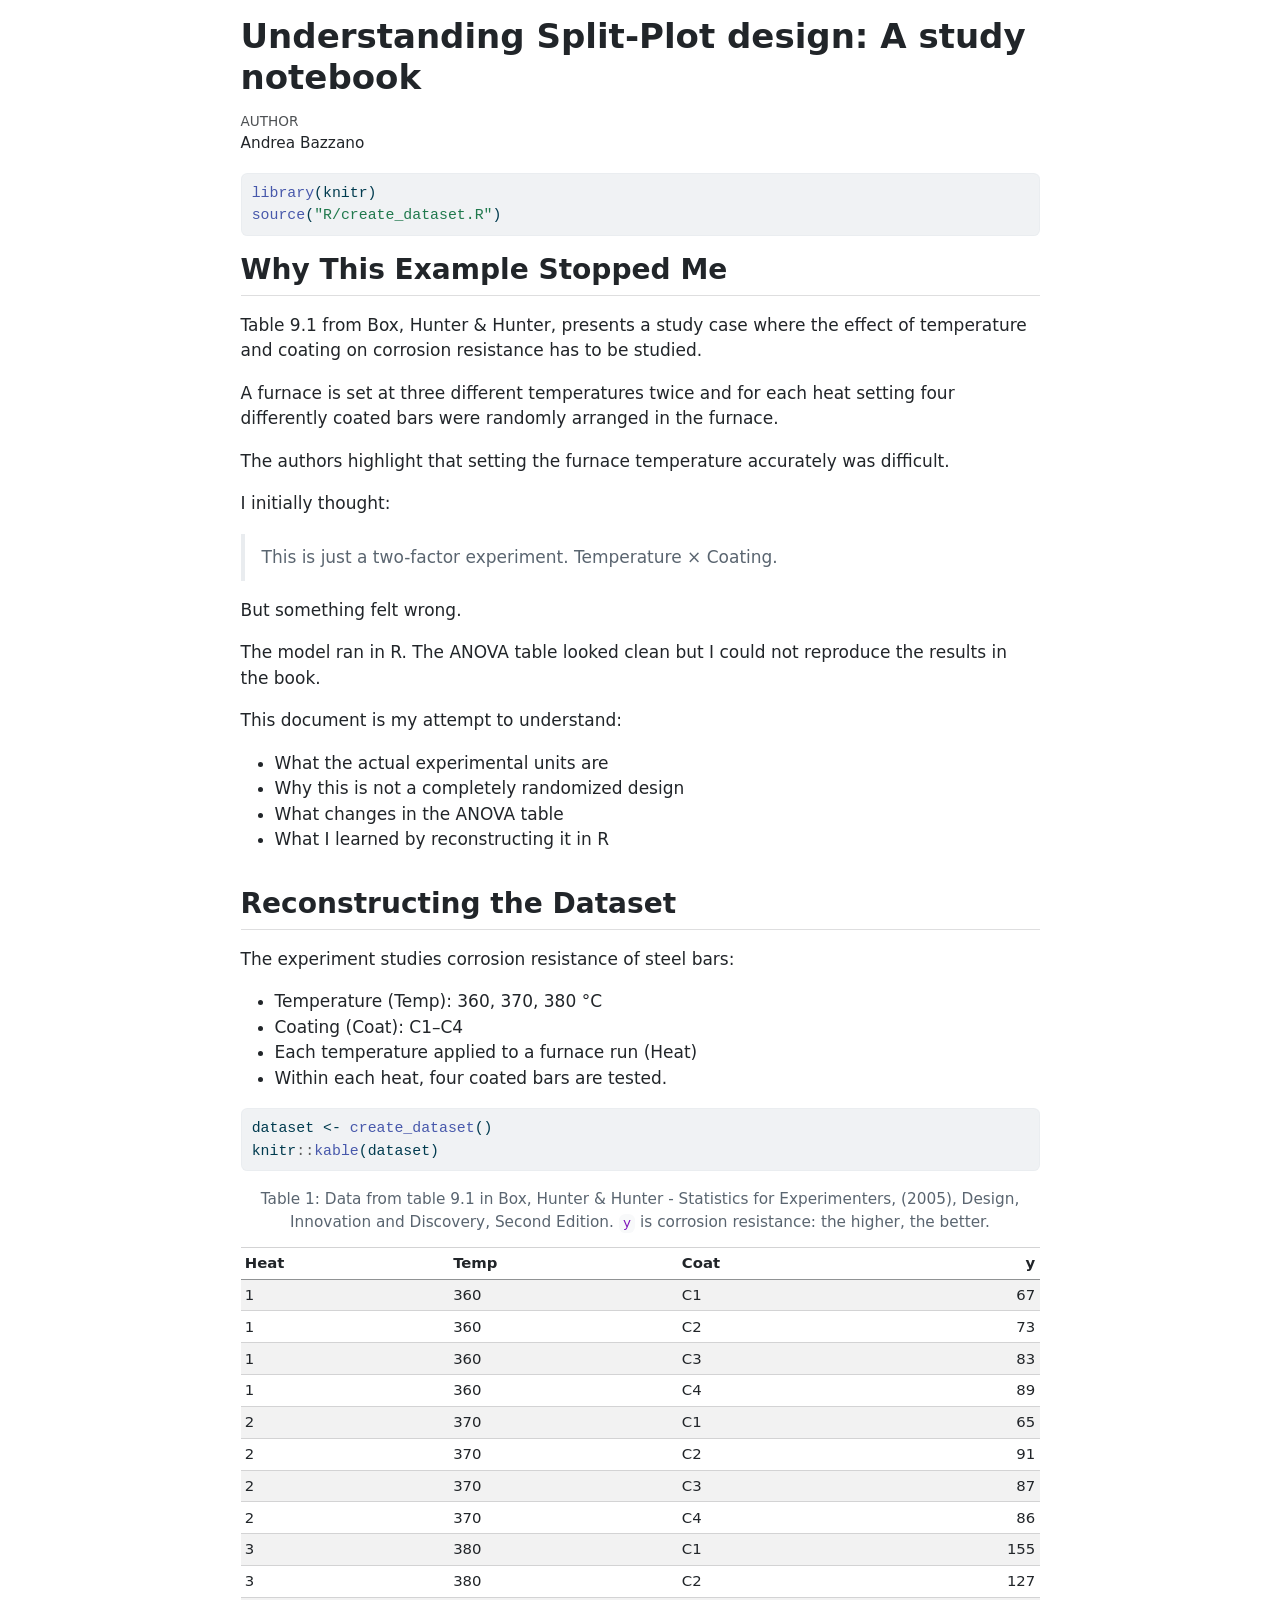
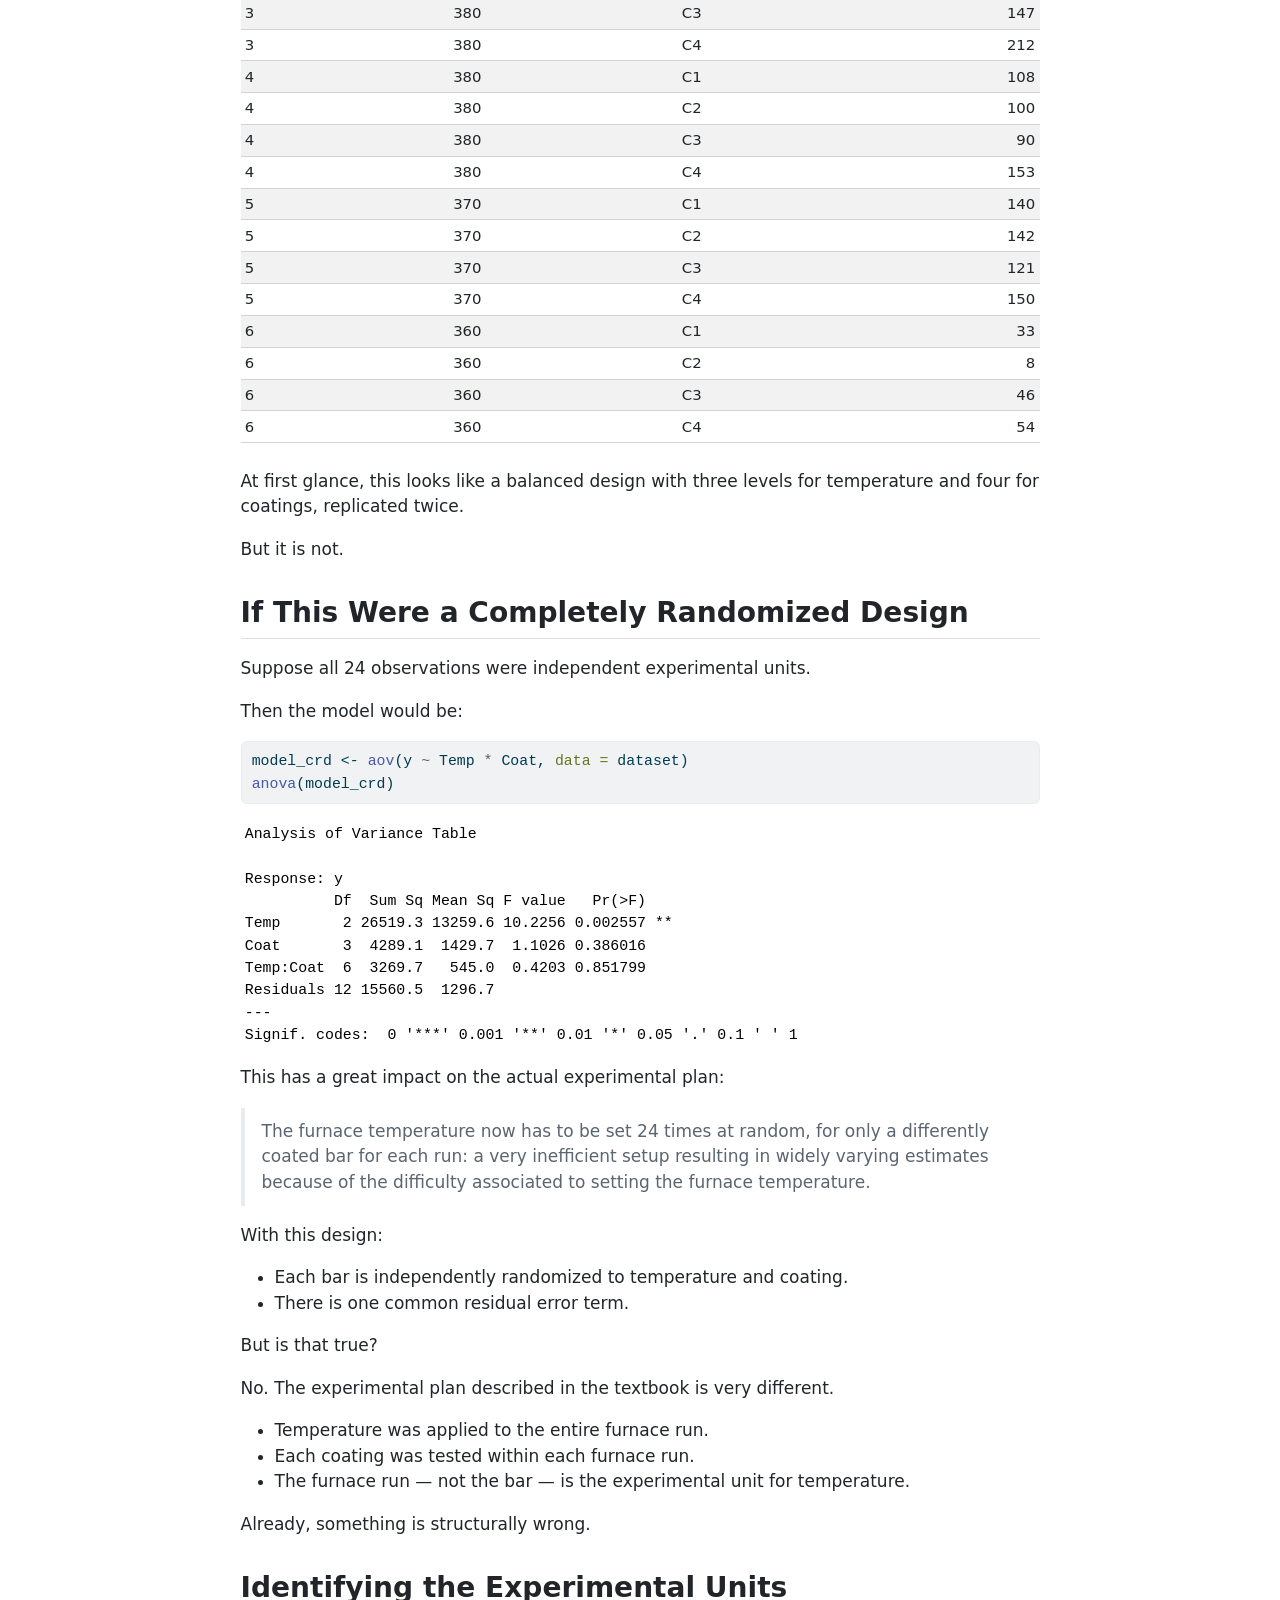
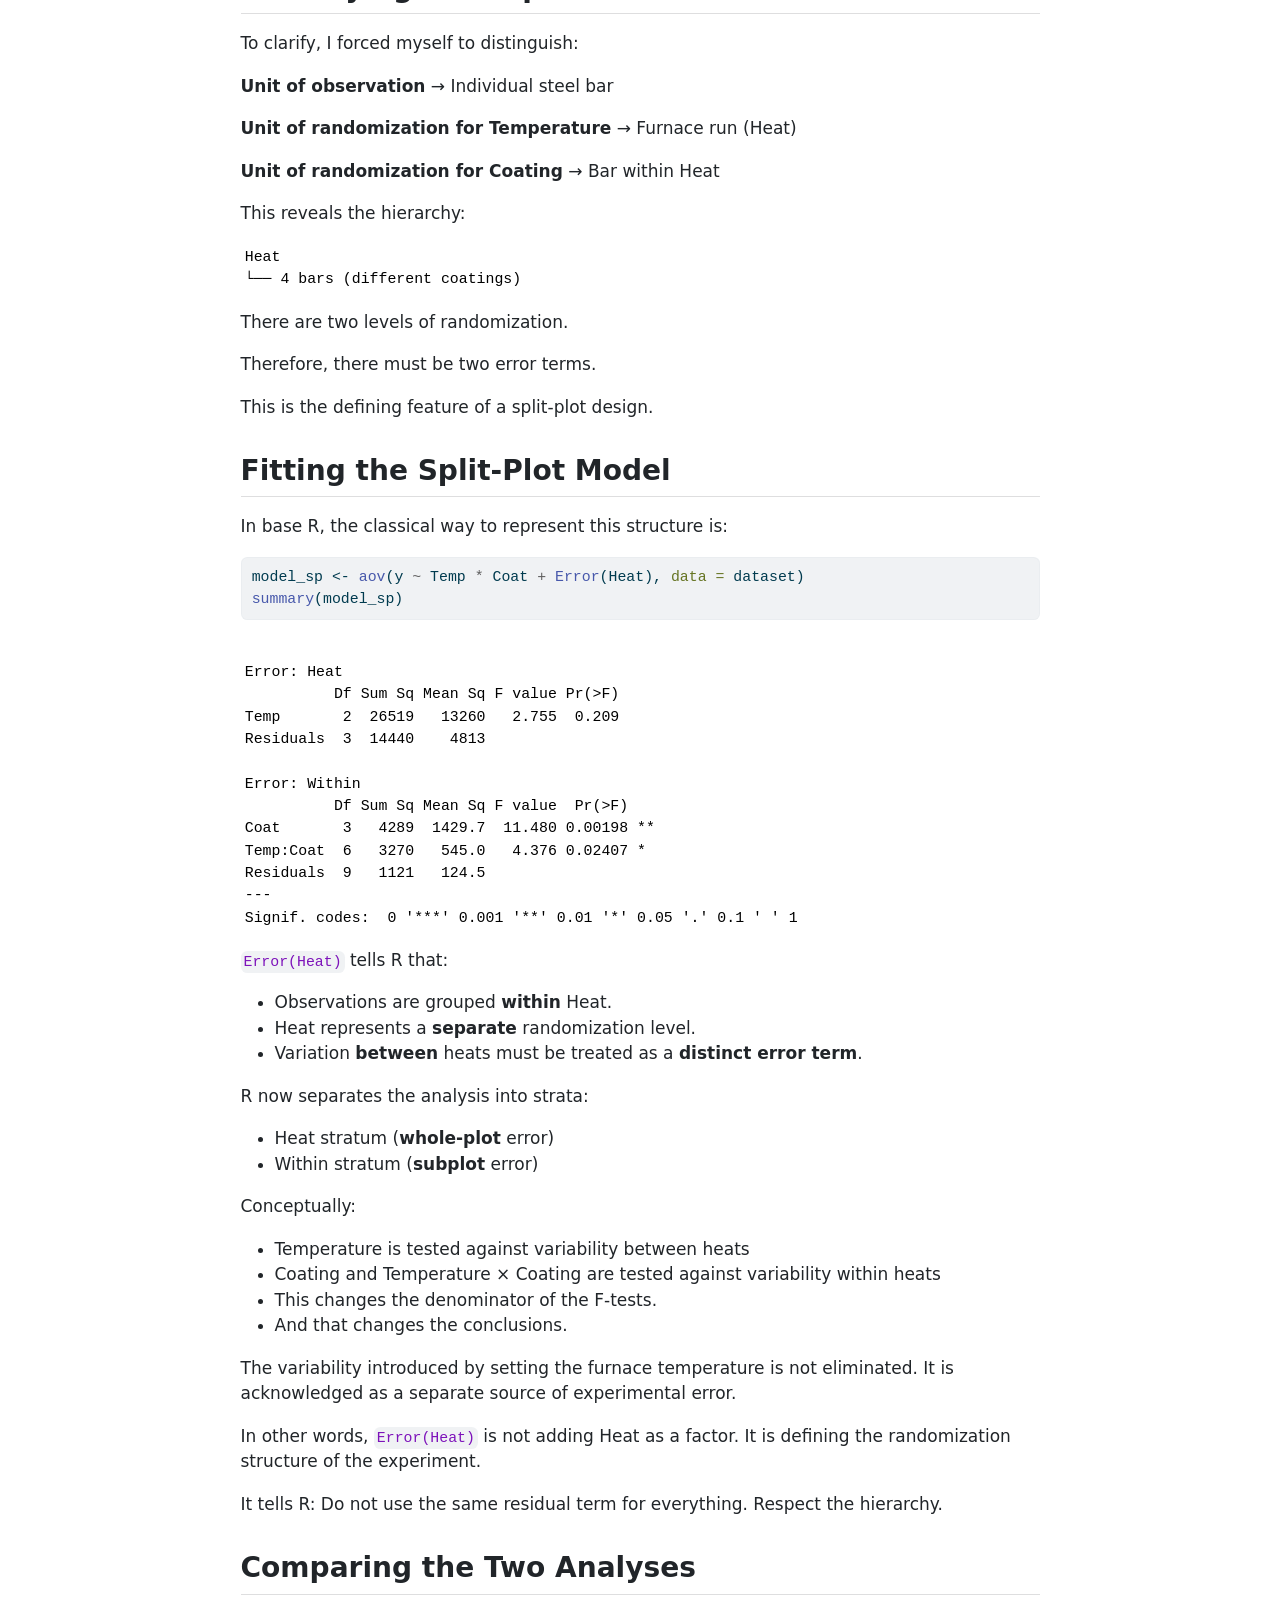
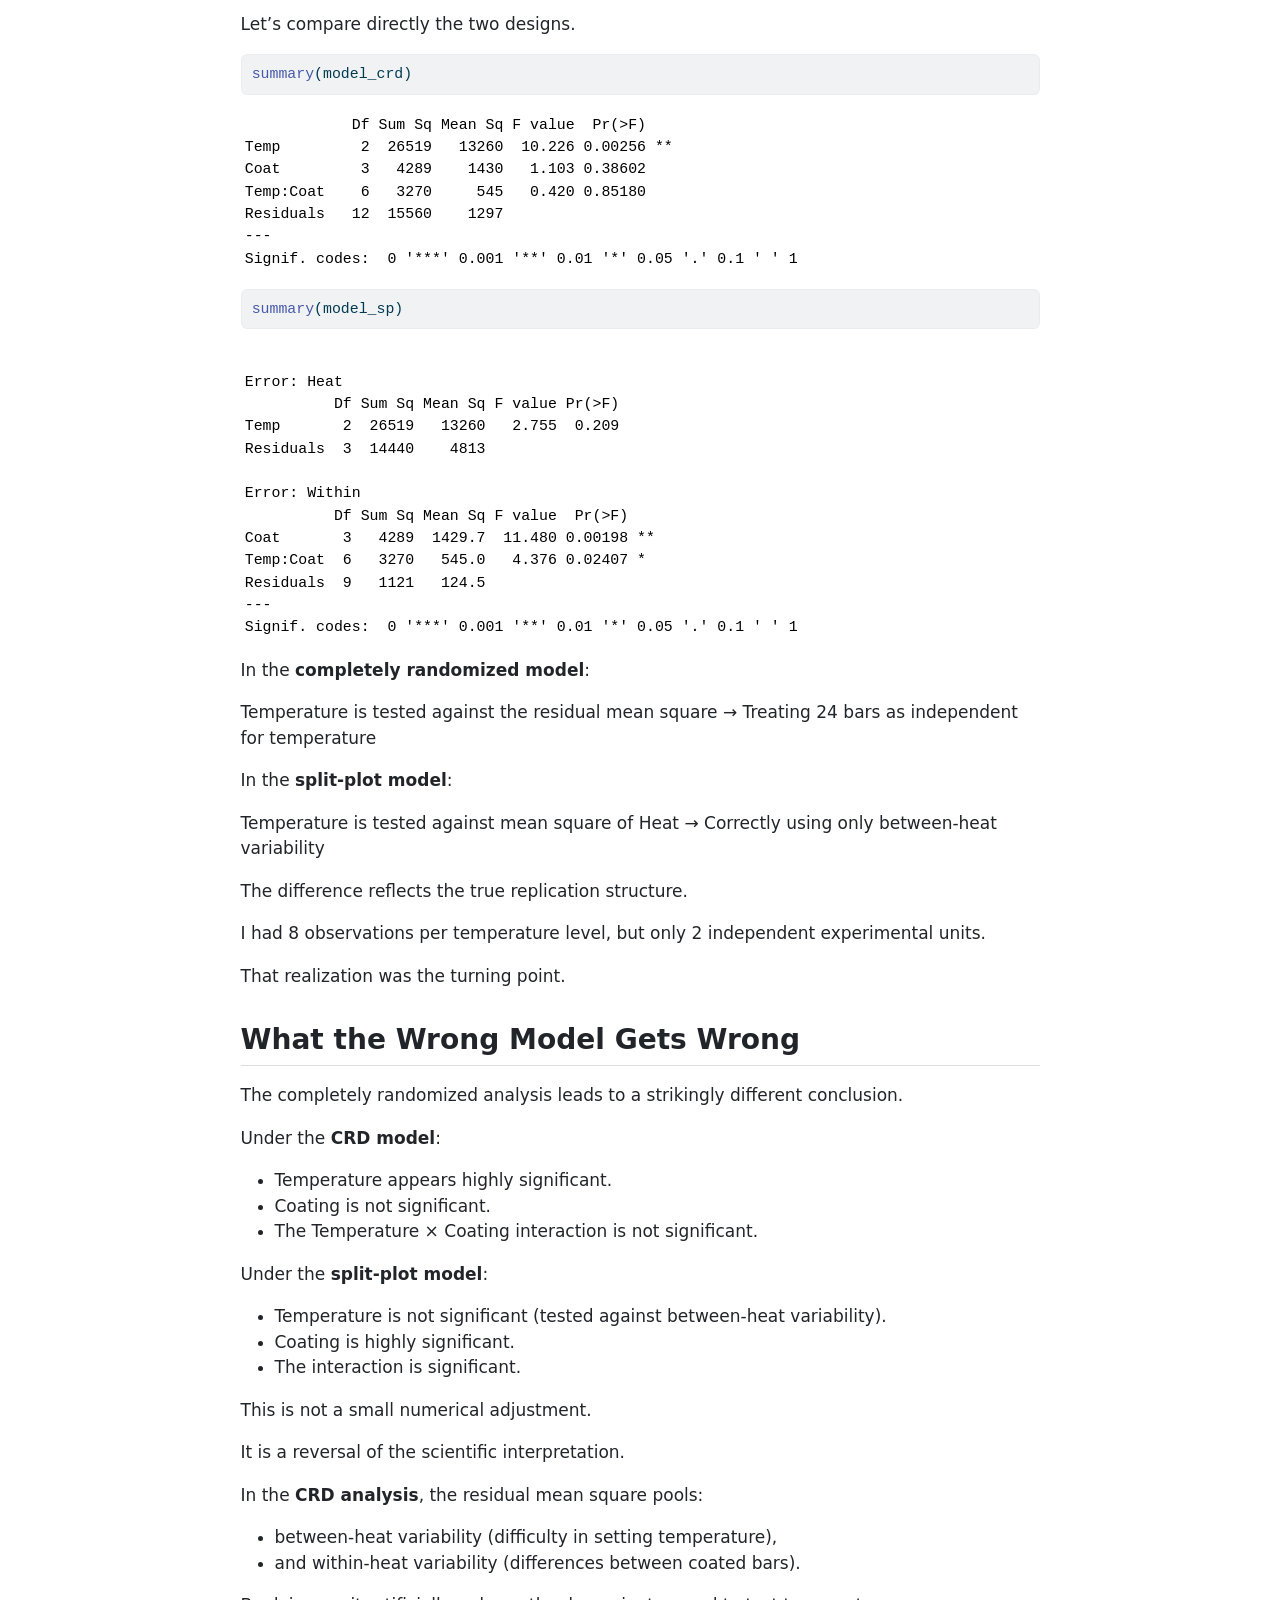
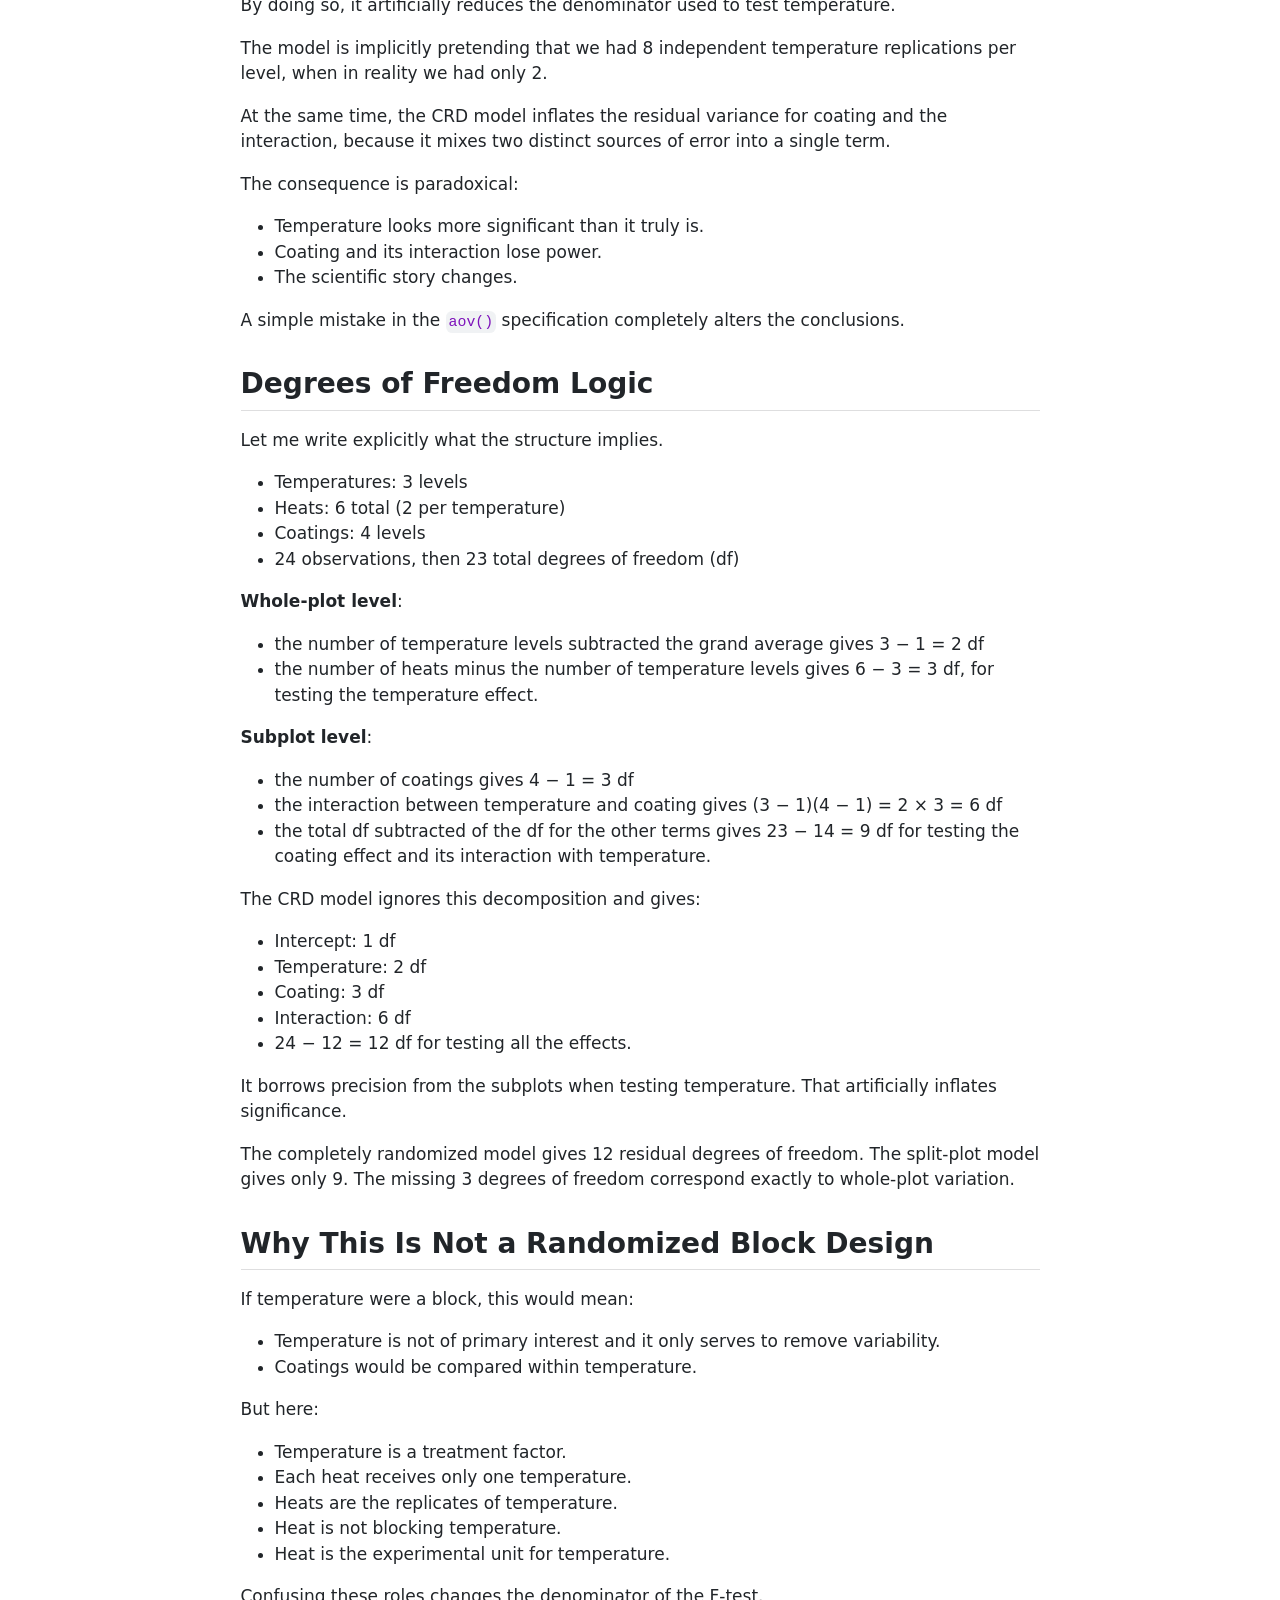
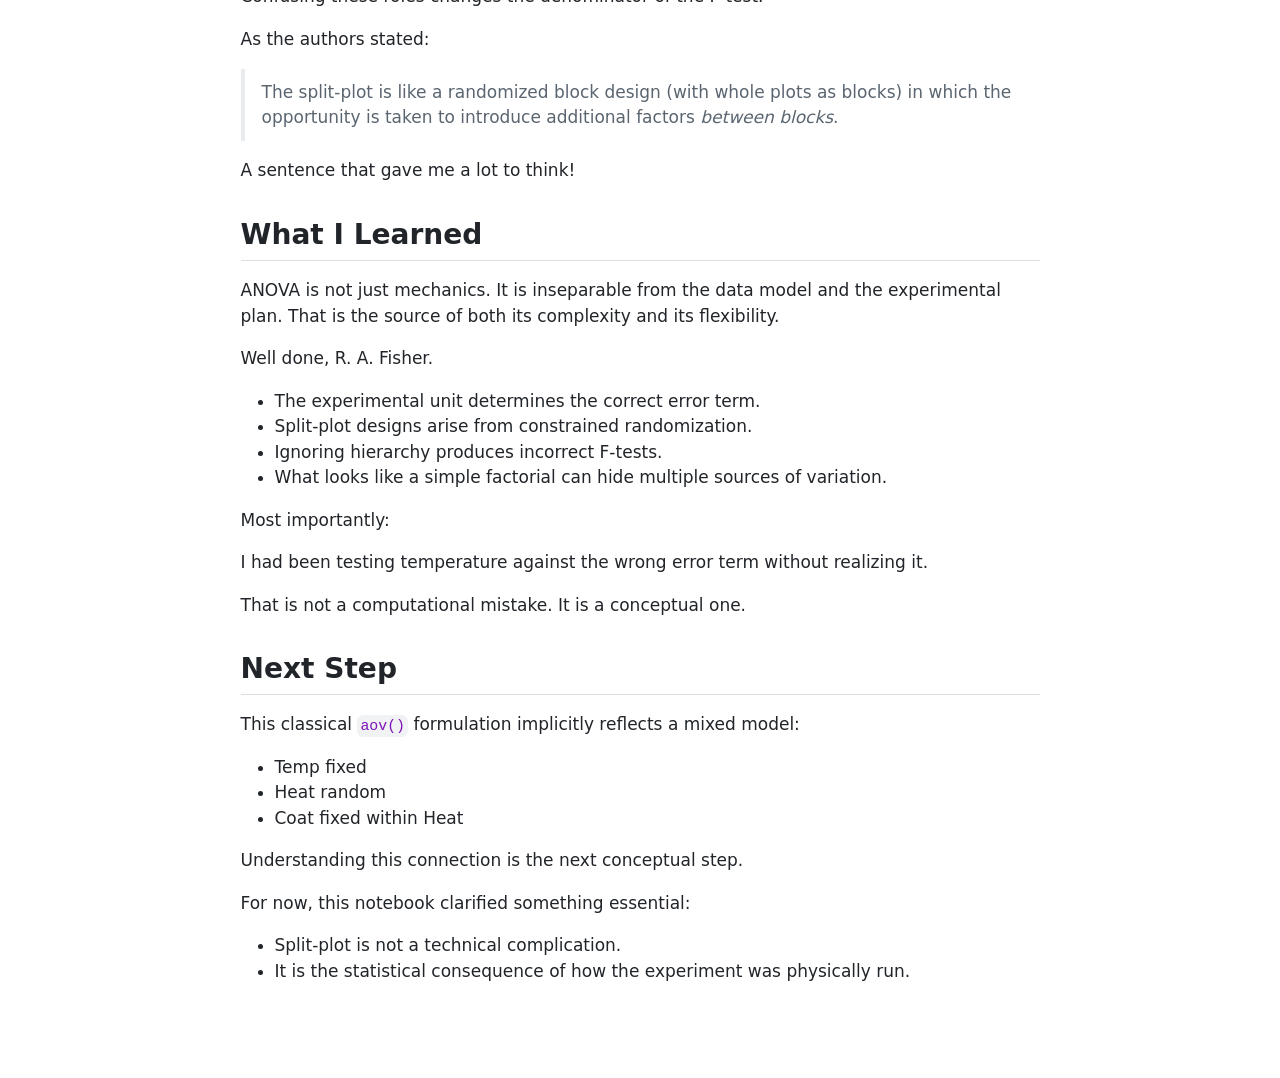
==== commit b2dfde4c: "Built site for gh-pages" ====
--- a/index.html
+++ b/index.html
@@ -2,7 +2,7 @@
 <html xmlns="http://www.w3.org/1999/xhtml" lang="en" xml:lang="en"><head>
 
 <meta charset="utf-8">
-<meta name="generator" content="quarto-1.7.32">
+<meta name="generator" content="quarto-1.8.27">
 
 <meta name="viewport" content="width=device-width, initial-scale=1.0, user-scalable=yes">
 
@@ -62,14 +62,15 @@
 <script src="report_files/libs/clipboard/clipboard.min.js"></script>
 <script src="report_files/libs/quarto-html/quarto.js" type="module"></script>
 <script src="report_files/libs/quarto-html/tabsets/tabsets.js" type="module"></script>
+<script src="report_files/libs/quarto-html/axe/axe-check.js" type="module"></script>
 <script src="report_files/libs/quarto-html/popper.min.js"></script>
 <script src="report_files/libs/quarto-html/tippy.umd.min.js"></script>
 <script src="report_files/libs/quarto-html/anchor.min.js"></script>
 <link href="report_files/libs/quarto-html/tippy.css" rel="stylesheet">
-<link href="report_files/libs/quarto-html/quarto-syntax-highlighting-37eea08aefeeee20ff55810ff984fec1.css" rel="stylesheet" id="quarto-text-highlighting-styles">
+<link href="report_files/libs/quarto-html/quarto-syntax-highlighting-ed96de9b727972fe78a7b5d16c58bf87.css" rel="stylesheet" id="quarto-text-highlighting-styles">
 <script src="report_files/libs/bootstrap/bootstrap.min.js"></script>
 <link href="report_files/libs/bootstrap/bootstrap-icons.css" rel="stylesheet">
-<link href="report_files/libs/bootstrap/bootstrap-2d73af08e50191c404607600e6e0cdff.min.css" rel="stylesheet" append-hash="true" id="quarto-bootstrap" data-mode="light">
+<link href="report_files/libs/bootstrap/bootstrap-1d090f757e2aa3c57a39f7a6ee6efa83.min.css" rel="stylesheet" append-hash="true" id="quarto-bootstrap" data-mode="light">
 
 
 </head>
@@ -106,8 +107,8 @@
 
 
 <div class="cell">
-<div class="sourceCode cell-code" id="cb1"><pre class="sourceCode r code-with-copy"><code class="sourceCode r"><span id="cb1-1"><a href="#cb1-1" aria-hidden="true" tabindex="-1"></a><span class="fu">library</span>(knitr)</span>
-<span id="cb1-2"><a href="#cb1-2" aria-hidden="true" tabindex="-1"></a><span class="fu">source</span>(<span class="st">"R/create_dataset.R"</span>)</span></code><button title="Copy to Clipboard" class="code-copy-button"><i class="bi"></i></button></pre></div>
+<div class="code-copy-outer-scaffold"><div class="sourceCode cell-code" id="cb1"><pre class="sourceCode r code-with-copy"><code class="sourceCode r"><span id="cb1-1"><a href="#cb1-1" aria-hidden="true" tabindex="-1"></a><span class="fu">library</span>(knitr)</span>
+<span id="cb1-2"><a href="#cb1-2" aria-hidden="true" tabindex="-1"></a><span class="fu">source</span>(<span class="st">"R/create_dataset.R"</span>)</span></code></pre></div><button title="Copy to Clipboard" class="code-copy-button"><i class="bi"></i></button></div>
 </div>
 <section id="why-this-example-stopped-me" class="level2">
 <h2 class="anchored" data-anchor-id="why-this-example-stopped-me">Why This Example Stopped Me</h2>
@@ -138,8 +139,8 @@
 <li>Within each heat, four coated bars are tested.</li>
 </ul>
 <div class="cell">
-<div class="sourceCode cell-code" id="cb2"><pre class="sourceCode r code-with-copy"><code class="sourceCode r"><span id="cb2-1"><a href="#cb2-1" aria-hidden="true" tabindex="-1"></a>dataset <span class="ot">&lt;-</span> <span class="fu">create_dataset</span>()</span>
-<span id="cb2-2"><a href="#cb2-2" aria-hidden="true" tabindex="-1"></a>knitr<span class="sc">::</span><span class="fu">kable</span>(dataset)</span></code><button title="Copy to Clipboard" class="code-copy-button"><i class="bi"></i></button></pre></div>
+<div class="code-copy-outer-scaffold"><div class="sourceCode cell-code" id="cb2"><pre class="sourceCode r code-with-copy"><code class="sourceCode r"><span id="cb2-1"><a href="#cb2-1" aria-hidden="true" tabindex="-1"></a>dataset <span class="ot">&lt;-</span> <span class="fu">create_dataset</span>()</span>
+<span id="cb2-2"><a href="#cb2-2" aria-hidden="true" tabindex="-1"></a>knitr<span class="sc">::</span><span class="fu">kable</span>(dataset)</span></code></pre></div><button title="Copy to Clipboard" class="code-copy-button"><i class="bi"></i></button></div>
 <div id="tbl-dataset" class="cell quarto-float quarto-figure quarto-figure-center anchored">
 <figure class="quarto-float quarto-float-tbl figure">
 <figcaption class="quarto-float-caption-top quarto-float-caption quarto-float-tbl" id="tbl-dataset-caption-0ceaefa1-69ba-4598-a22c-09a6ac19f8ca">
@@ -316,14 +317,14 @@
 <p>Suppose all 24 observations were independent experimental units.</p>
 <p>Then the model would be:</p>
 <div class="cell">
-<div class="sourceCode cell-code" id="cb3"><pre class="sourceCode r code-with-copy"><code class="sourceCode r"><span id="cb3-1"><a href="#cb3-1" aria-hidden="true" tabindex="-1"></a>model_crd <span class="ot">&lt;-</span> <span class="fu">aov</span>(y <span class="sc">~</span> Temp <span class="sc">*</span> Coat, <span class="at">data =</span> dataset)</span>
-<span id="cb3-2"><a href="#cb3-2" aria-hidden="true" tabindex="-1"></a><span class="fu">anova</span>(model_crd)</span></code><button title="Copy to Clipboard" class="code-copy-button"><i class="bi"></i></button></pre></div>
+<div class="code-copy-outer-scaffold"><div class="sourceCode cell-code" id="cb3"><pre class="sourceCode r code-with-copy"><code class="sourceCode r"><span id="cb3-1"><a href="#cb3-1" aria-hidden="true" tabindex="-1"></a>model_crd <span class="ot">&lt;-</span> <span class="fu">aov</span>(y <span class="sc">~</span> Temp <span class="sc">*</span> Coat, <span class="at">data =</span> dataset)</span>
+<span id="cb3-2"><a href="#cb3-2" aria-hidden="true" tabindex="-1"></a><span class="fu">anova</span>(model_crd)</span></code></pre></div><button title="Copy to Clipboard" class="code-copy-button"><i class="bi"></i></button></div>
 <div class="cell-output cell-output-stdout">
 <pre><code>Analysis of Variance Table
 
 Response: y
           Df  Sum Sq Mean Sq F value   Pr(&gt;F)   
-Temp       2 26519.2 13259.6 10.2256 0.002557 **
+Temp       2 26519.3 13259.6 10.2256 0.002557 **
 Coat       3  4289.1  1429.7  1.1026 0.386016   
 Temp:Coat  6  3269.7   545.0  0.4203 0.851799   
 Residuals 12 15560.5  1296.7                    
@@ -366,8 +367,8 @@
 <h2 class="anchored" data-anchor-id="fitting-the-split-plot-model">Fitting the Split-Plot Model</h2>
 <p>In base R, the classical way to represent this structure is:</p>
 <div class="cell">
-<div class="sourceCode cell-code" id="cb6"><pre class="sourceCode r code-with-copy"><code class="sourceCode r"><span id="cb6-1"><a href="#cb6-1" aria-hidden="true" tabindex="-1"></a>model_sp <span class="ot">&lt;-</span> <span class="fu">aov</span>(y <span class="sc">~</span> Temp <span class="sc">*</span> Coat <span class="sc">+</span> <span class="fu">Error</span>(Heat), <span class="at">data =</span> dataset)</span>
-<span id="cb6-2"><a href="#cb6-2" aria-hidden="true" tabindex="-1"></a><span class="fu">summary</span>(model_sp)</span></code><button title="Copy to Clipboard" class="code-copy-button"><i class="bi"></i></button></pre></div>
+<div class="code-copy-outer-scaffold"><div class="sourceCode cell-code" id="cb6"><pre class="sourceCode r code-with-copy"><code class="sourceCode r"><span id="cb6-1"><a href="#cb6-1" aria-hidden="true" tabindex="-1"></a>model_sp <span class="ot">&lt;-</span> <span class="fu">aov</span>(y <span class="sc">~</span> Temp <span class="sc">*</span> Coat <span class="sc">+</span> <span class="fu">Error</span>(Heat), <span class="at">data =</span> dataset)</span>
+<span id="cb6-2"><a href="#cb6-2" aria-hidden="true" tabindex="-1"></a><span class="fu">summary</span>(model_sp)</span></code></pre></div><button title="Copy to Clipboard" class="code-copy-button"><i class="bi"></i></button></div>
 <div class="cell-output cell-output-stdout">
 <pre><code>
 Error: Heat
@@ -410,7 +411,7 @@
 <h2 class="anchored" data-anchor-id="comparing-the-two-analyses">Comparing the Two Analyses</h2>
 <p>Let’s compare directly the two designs.</p>
 <div class="cell">
-<div class="sourceCode cell-code" id="cb8"><pre class="sourceCode r code-with-copy"><code class="sourceCode r"><span id="cb8-1"><a href="#cb8-1" aria-hidden="true" tabindex="-1"></a><span class="fu">summary</span>(model_crd)</span></code><button title="Copy to Clipboard" class="code-copy-button"><i class="bi"></i></button></pre></div>
+<div class="code-copy-outer-scaffold"><div class="sourceCode cell-code" id="cb8"><pre class="sourceCode r code-with-copy"><code class="sourceCode r"><span id="cb8-1"><a href="#cb8-1" aria-hidden="true" tabindex="-1"></a><span class="fu">summary</span>(model_crd)</span></code></pre></div><button title="Copy to Clipboard" class="code-copy-button"><i class="bi"></i></button></div>
 <div class="cell-output cell-output-stdout">
 <pre><code>            Df Sum Sq Mean Sq F value  Pr(&gt;F)   
 Temp         2  26519   13260  10.226 0.00256 **
@@ -420,7 +421,7 @@
 ---
 Signif. codes:  0 '***' 0.001 '**' 0.01 '*' 0.05 '.' 0.1 ' ' 1</code></pre>
 </div>
-<div class="sourceCode cell-code" id="cb10"><pre class="sourceCode r code-with-copy"><code class="sourceCode r"><span id="cb10-1"><a href="#cb10-1" aria-hidden="true" tabindex="-1"></a><span class="fu">summary</span>(model_sp)</span></code><button title="Copy to Clipboard" class="code-copy-button"><i class="bi"></i></button></pre></div>
+<div class="code-copy-outer-scaffold"><div class="sourceCode cell-code" id="cb10"><pre class="sourceCode r code-with-copy"><code class="sourceCode r"><span id="cb10-1"><a href="#cb10-1" aria-hidden="true" tabindex="-1"></a><span class="fu">summary</span>(model_sp)</span></code></pre></div><button title="Copy to Clipboard" class="code-copy-button"><i class="bi"></i></button></div>
 <div class="cell-output cell-output-stdout">
 <pre><code>
 Error: Heat
@@ -614,13 +615,14 @@
       e.clearSelection();
     }
     const getTextToCopy = function(trigger) {
-        const codeEl = trigger.previousElementSibling.cloneNode(true);
-        for (const childEl of codeEl.children) {
-          if (isCodeAnnotation(childEl)) {
-            childEl.remove();
-          }
-        }
-        return codeEl.innerText;
+      const outerScaffold = trigger.parentElement.cloneNode(true);
+      const codeEl = outerScaffold.querySelector('code');
+      for (const childEl of codeEl.children) {
+        if (isCodeAnnotation(childEl)) {
+          childEl.remove();
+        }
+      }
+      return codeEl.innerText;
     }
     const clipboard = new window.ClipboardJS('.code-copy-button:not([data-in-quarto-modal])', {
       text: getTextToCopy
--- a/report_files/libs/quarto-html/quarto-syntax-highlighting-ed96de9b727972fe78a7b5d16c58bf87.css
+++ b/report_files/libs/quarto-html/quarto-syntax-highlighting-ed96de9b727972fe78a7b5d16c58bf87.css
@@ -0,0 +1,236 @@
+/* quarto syntax highlight colors */
+:root {
+  --quarto-hl-ot-color: #003B4F;
+  --quarto-hl-at-color: #657422;
+  --quarto-hl-ss-color: #20794D;
+  --quarto-hl-an-color: #5E5E5E;
+  --quarto-hl-fu-color: #4758AB;
+  --quarto-hl-st-color: #20794D;
+  --quarto-hl-cf-color: #003B4F;
+  --quarto-hl-op-color: #5E5E5E;
+  --quarto-hl-er-color: #AD0000;
+  --quarto-hl-bn-color: #AD0000;
+  --quarto-hl-al-color: #AD0000;
+  --quarto-hl-va-color: #111111;
+  --quarto-hl-bu-color: inherit;
+  --quarto-hl-ex-color: inherit;
+  --quarto-hl-pp-color: #AD0000;
+  --quarto-hl-in-color: #5E5E5E;
+  --quarto-hl-vs-color: #20794D;
+  --quarto-hl-wa-color: #5E5E5E;
+  --quarto-hl-do-color: #5E5E5E;
+  --quarto-hl-im-color: #00769E;
+  --quarto-hl-ch-color: #20794D;
+  --quarto-hl-dt-color: #AD0000;
+  --quarto-hl-fl-color: #AD0000;
+  --quarto-hl-co-color: #5E5E5E;
+  --quarto-hl-cv-color: #5E5E5E;
+  --quarto-hl-cn-color: #8f5902;
+  --quarto-hl-sc-color: #5E5E5E;
+  --quarto-hl-dv-color: #AD0000;
+  --quarto-hl-kw-color: #003B4F;
+}
+
+/* other quarto variables */
+:root {
+  --quarto-font-monospace: SFMono-Regular, Menlo, Monaco, Consolas, "Liberation Mono", "Courier New", monospace;
+}
+
+/* syntax highlight based on Pandoc's rules */
+pre > code.sourceCode > span {
+  color: #003B4F;
+}
+
+code.sourceCode > span {
+  color: #003B4F;
+}
+
+div.sourceCode,
+div.sourceCode pre.sourceCode {
+  color: #003B4F;
+}
+
+/* Normal */
+code span {
+  color: #003B4F;
+}
+
+/* Alert */
+code span.al {
+  color: #AD0000;
+  font-style: inherit;
+}
+
+/* Annotation */
+code span.an {
+  color: #5E5E5E;
+  font-style: inherit;
+}
+
+/* Attribute */
+code span.at {
+  color: #657422;
+  font-style: inherit;
+}
+
+/* BaseN */
+code span.bn {
+  color: #AD0000;
+  font-style: inherit;
+}
+
+/* BuiltIn */
+code span.bu {
+  font-style: inherit;
+}
+
+/* ControlFlow */
+code span.cf {
+  color: #003B4F;
+  font-weight: bold;
+  font-style: inherit;
+}
+
+/* Char */
+code span.ch {
+  color: #20794D;
+  font-style: inherit;
+}
+
+/* Constant */
+code span.cn {
+  color: #8f5902;
+  font-style: inherit;
+}
+
+/* Comment */
+code span.co {
+  color: #5E5E5E;
+  font-style: inherit;
+}
+
+/* CommentVar */
+code span.cv {
+  color: #5E5E5E;
+  font-style: italic;
+}
+
+/* Documentation */
+code span.do {
+  color: #5E5E5E;
+  font-style: italic;
+}
+
+/* DataType */
+code span.dt {
+  color: #AD0000;
+  font-style: inherit;
+}
+
+/* DecVal */
+code span.dv {
+  color: #AD0000;
+  font-style: inherit;
+}
+
+/* Error */
+code span.er {
+  color: #AD0000;
+  font-style: inherit;
+}
+
+/* Extension */
+code span.ex {
+  font-style: inherit;
+}
+
+/* Float */
+code span.fl {
+  color: #AD0000;
+  font-style: inherit;
+}
+
+/* Function */
+code span.fu {
+  color: #4758AB;
+  font-style: inherit;
+}
+
+/* Import */
+code span.im {
+  color: #00769E;
+  font-style: inherit;
+}
+
+/* Information */
+code span.in {
+  color: #5E5E5E;
+  font-style: inherit;
+}
+
+/* Keyword */
+code span.kw {
+  color: #003B4F;
+  font-weight: bold;
+  font-style: inherit;
+}
+
+/* Operator */
+code span.op {
+  color: #5E5E5E;
+  font-style: inherit;
+}
+
+/* Other */
+code span.ot {
+  color: #003B4F;
+  font-style: inherit;
+}
+
+/* Preprocessor */
+code span.pp {
+  color: #AD0000;
+  font-style: inherit;
+}
+
+/* SpecialChar */
+code span.sc {
+  color: #5E5E5E;
+  font-style: inherit;
+}
+
+/* SpecialString */
+code span.ss {
+  color: #20794D;
+  font-style: inherit;
+}
+
+/* String */
+code span.st {
+  color: #20794D;
+  font-style: inherit;
+}
+
+/* Variable */
+code span.va {
+  color: #111111;
+  font-style: inherit;
+}
+
+/* VerbatimString */
+code span.vs {
+  color: #20794D;
+  font-style: inherit;
+}
+
+/* Warning */
+code span.wa {
+  color: #5E5E5E;
+  font-style: italic;
+}
+
+.prevent-inlining {
+  content: "</";
+}
+
+/*# sourceMappingURL=0920dd6d7437995b8cdf7429764427b1.css.map */
